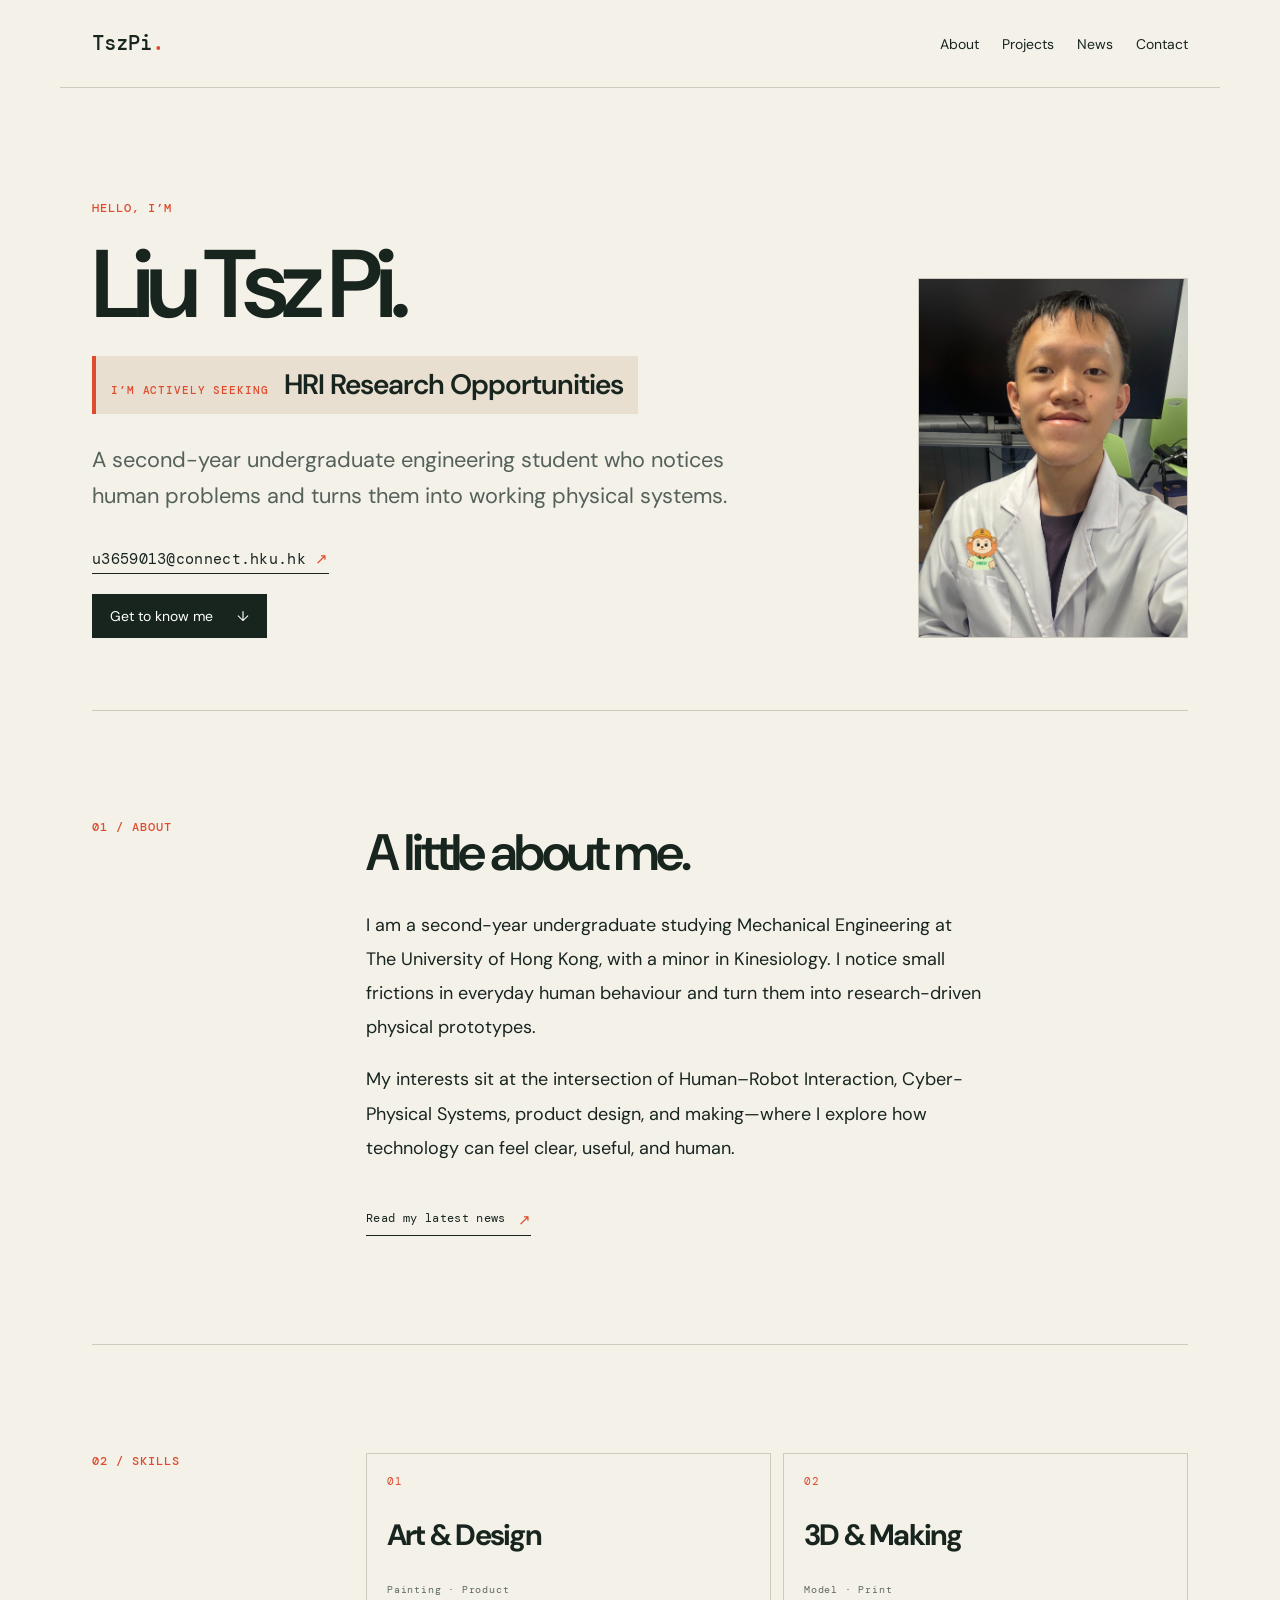
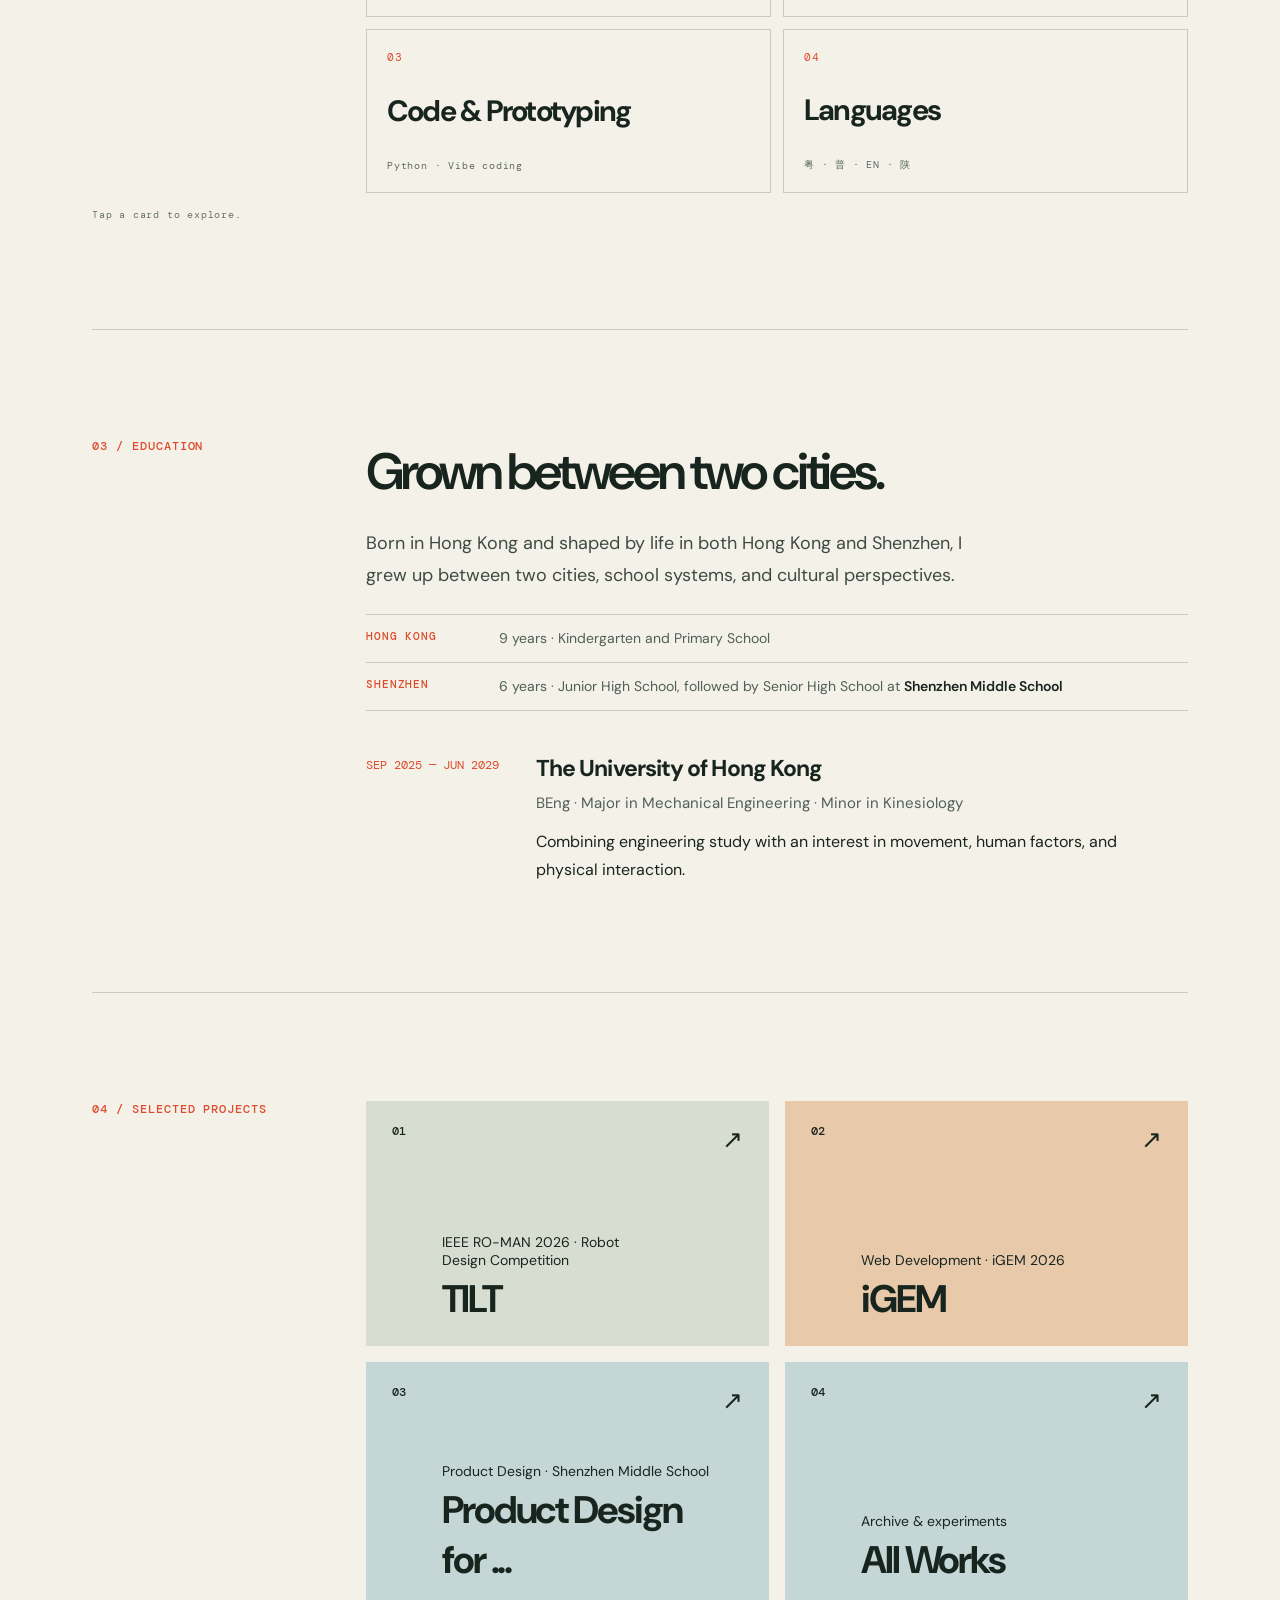
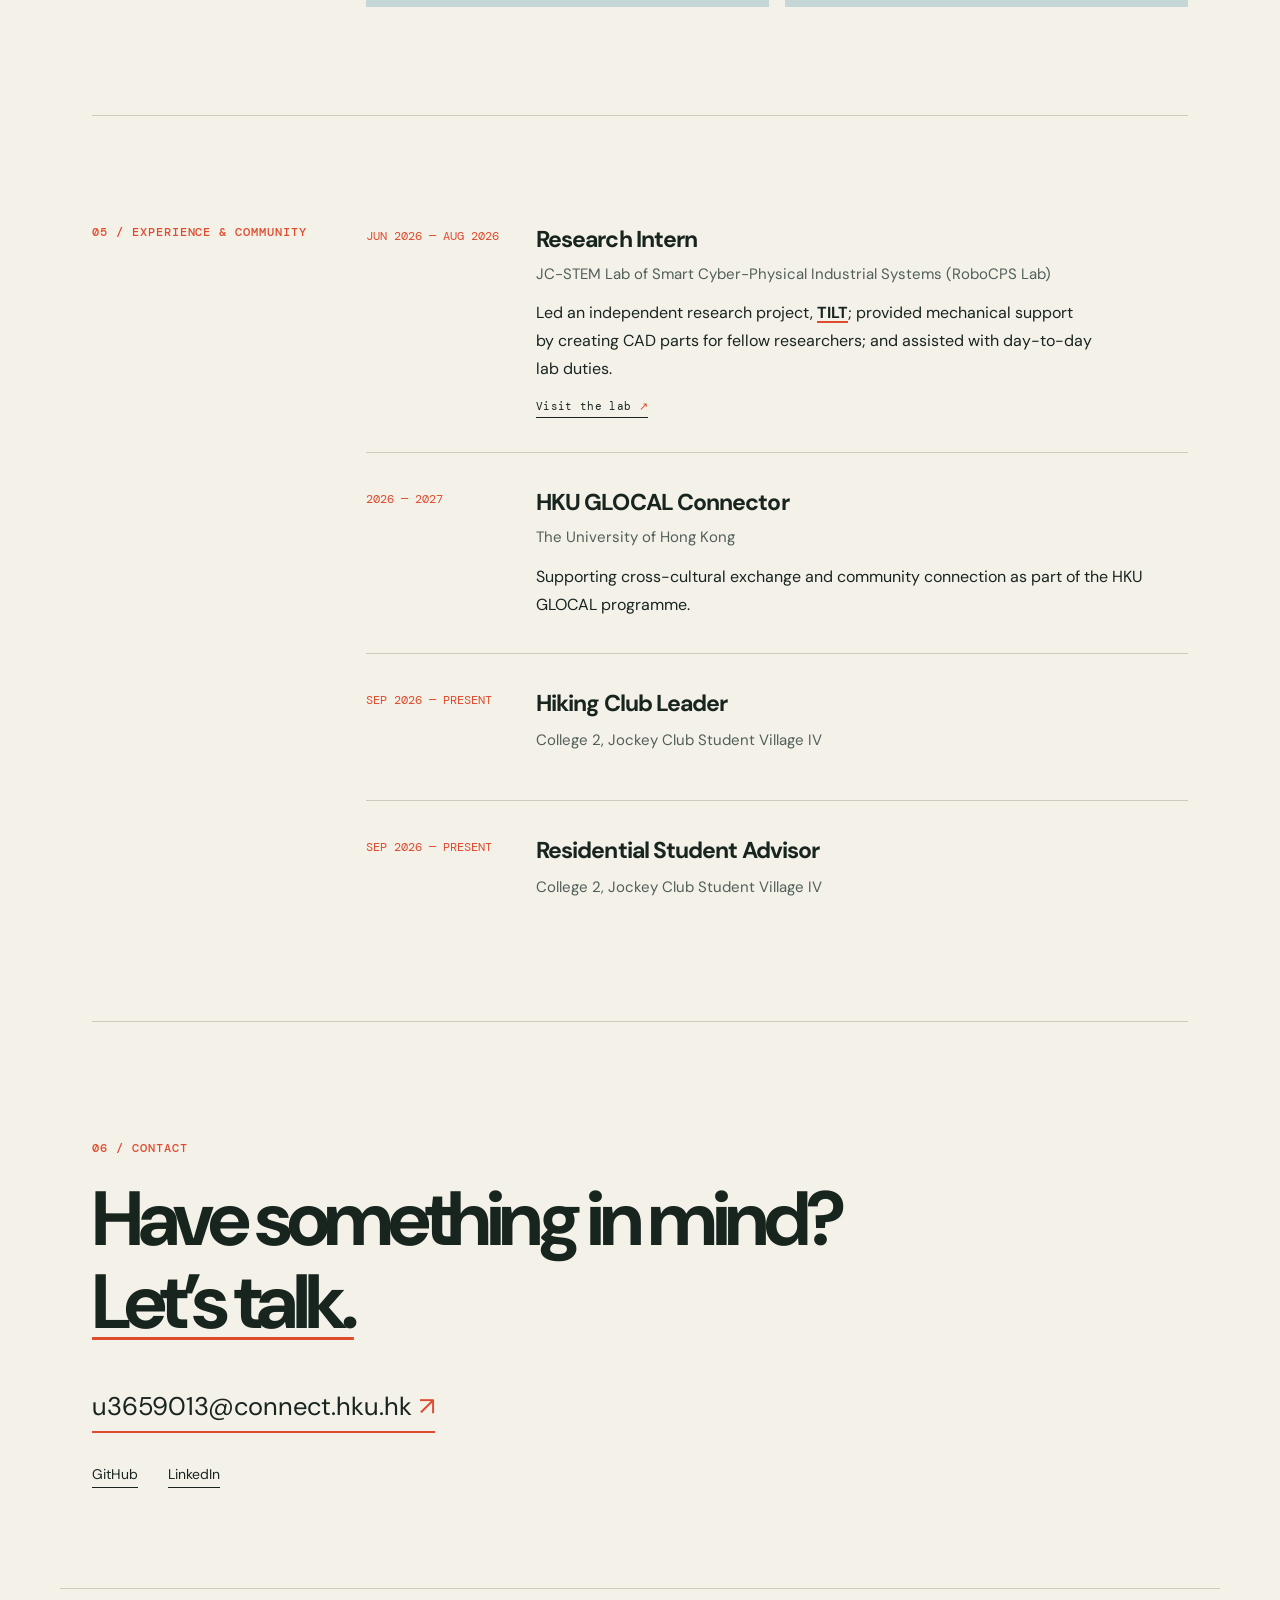
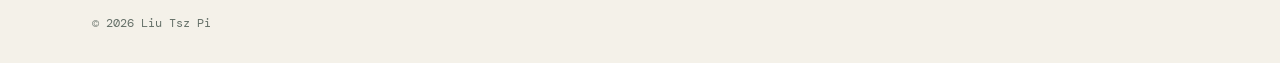
==== index.html @ d60a9134 "Highlight HRI research availability" ====
<!doctype html>
<html lang="en">
  <head>
    <meta charset="UTF-8" />
    <meta name="viewport" content="width=device-width, initial-scale=1.0" />
    <meta name="description" content="Personal website of Liu Tsz Pi. Engineering student exploring Human-Robot Interaction (HRI)" />
    <title>Liu Tsz Pi</title>
    <link rel="preconnect" href="https://fonts.googleapis.com" />
    <link rel="preconnect" href="https://fonts.gstatic.com" crossorigin />
    <link href="https://fonts.googleapis.com/css2?family=DM+Mono:wght@400;500&family=DM+Sans:opsz,wght@9..40,400;9..40,500;9..40,600;9..40,700&display=swap" rel="stylesheet" />
    <link rel="stylesheet" href="style.css?v=20260822-recovery" />
    <link rel="stylesheet" href="skills-dialog.css?v=20260824-project-grid" />
    <link rel="stylesheet" href="framework/live-unified.css?v=20260901-nav4" />
  </head>
  <body>
    <header class="site-header">
      <a class="brand" href="#top">TszPi<span>.</span></a>
      <nav class="global-nav" aria-label="Main navigation">
        <a href="#about">About</a><a href="/projects/">Projects</a><a href="/news/">News</a><a href="#contact">Contact</a>
      </nav>
    </header>

    <main id="top">
      <section class="hero" aria-labelledby="hero-title">
        <div class="hero-layout"><div><p class="eyebrow">HELLO, I’M</p><h1 id="hero-title">Liu Tsz Pi.</h1><p class="research-banner"><span>I’M ACTIVELY SEEKING</span> HRI Research Opportunities</p><p class="intro">A second-year undergraduate engineering student who notices human problems and turns them into working physical systems.</p><a class="hero-email" href="mailto:u3659013@connect.hku.hk">u3659013@connect.hku.hk <span aria-hidden="true">↗</span></a><br /><a class="button" href="#about">Get to know me <span aria-hidden="true">↓</span></a></div><figure class="profile-frame"><img src="home/personal%20pics.JPG" alt="Liu Tsz Pi in the RoboCPS Lab" /></figure></div>
      </section>

      <section id="about" class="section about">
        <p class="section-number">01 / ABOUT</p>
        <div>
          <h2>A little about me.</h2>
          <p>I am a second-year undergraduate studying Mechanical Engineering at The University of Hong Kong, with a minor in Kinesiology. I notice small frictions in everyday human behaviour and turn them into research-driven physical prototypes.</p>
          <p>My interests sit at the intersection of Human–Robot Interaction, Cyber-Physical Systems, product design, and making—where I explore how technology can feel clear, useful, and human.</p>
          <a class="about-news-link" href="/news/">Read my latest news <span aria-hidden="true">↗</span></a>
        </div>
      </section>

      <section id="skills" class="section portfolio-skills">
        <p class="section-number">02 / SKILLS</p>
        <div class="skill-cards" aria-label="Skill categories">
          <button class="skill-card" type="button" data-skill="art"><span>01</span><strong>Art &amp; Design</strong><small>Painting · Product</small></button>
          <button class="skill-card" type="button" data-skill="making"><span>02</span><strong>3D &amp; Making</strong><small>Model · Print</small></button>
          <button class="skill-card" type="button" data-skill="code"><span>03</span><strong>Code &amp; Prototyping</strong><small>Python · Vibe coding</small></button>
          <button class="skill-card" type="button" data-skill="language"><span>04</span><strong>Languages</strong><small>粤 · 普 · EN · 陕</small></button>
        </div>
        <p class="skills-hint">Tap a card to explore.</p>
      </section>

      <section id="education" class="section timeline-section">
        <p class="section-number">03 / EDUCATION</p>
        <div>
          <h2>Grown between two cities.</h2>
          <p class="education-intro">Born in Hong Kong and shaped by life in both Hong Kong and Shenzhen, I grew up between two cities, school systems, and cultural perspectives.</p>
          <div class="education-roots" aria-label="Schooling across Hong Kong and Shenzhen">
            <p><span>HONG KONG</span><span class="education-detail">9 years · Kindergarten and Primary School</span></p>
            <p><span>SHENZHEN</span><span class="education-detail">6 years · Junior High School, followed by Senior High School at <strong>Shenzhen Middle School</strong></span></p>
          </div>
          <div class="timeline-item"><p class="timeline-date">SEP 2025 — JUN 2029</p><div><h3>The University of Hong Kong</h3><p class="timeline-place">BEng · Major in Mechanical Engineering · Minor in Kinesiology</p><p>Combining engineering study with an interest in movement, human factors, and physical interaction.</p></div></div>
        </div>
      </section>

      <section id="projects" class="section">
        <p class="section-number">04 / SELECTED PROJECTS</p>
        <div class="projects">
          <a class="project project-one" href="/projects/TILT/" aria-label="View the TILT project"><span class="project-index">01</span><div><p>IEEE RO-MAN 2026 · Robot Design Competition</p><h3>TILT</h3></div><span class="arrow" aria-hidden="true">↗</span></a>
          <a class="project project-two" href="#" aria-label="iGEM web development project"><span class="project-index">02</span><div><p>Web Development · iGEM 2026</p><h3>iGEM</h3></div><span class="arrow" aria-hidden="true">↗</span></a>
          <a class="project project-three" href="/projects/productatSMS/" aria-label="View the Product Design for Shenzhen Middle School project"><span class="project-index">03</span><div><p>Product Design · Shenzhen Middle School</p><h3>Product Design for ...</h3></div><span class="arrow" aria-hidden="true">↗</span></a>
          <a class="project project-four" href="/projects/" aria-label="View all works"><span class="project-index">04</span><div><p>Archive &amp; experiments</p><h3>All Works</h3></div><span class="arrow" aria-hidden="true">↗</span></a>
        </div>
      </section>

      <section id="experience" class="section timeline-section">
        <p class="section-number">05 / EXPERIENCE &amp; COMMUNITY</p>
        <div>
          <div class="timeline-item"><p class="timeline-date">JUN 2026 — AUG 2026</p><div><h3>Research Intern</h3><p class="timeline-place">JC-STEM Lab of Smart Cyber-Physical Industrial Systems (RoboCPS Lab)</p><p>Led an independent research project, <a class="inline-project-link" href="/projects/TILT/">TILT</a>; provided mechanical support by creating CAD parts for fellow researchers; and assisted with day-to-day lab duties.</p><a class="experience-link" href="https://cps.hku.hk/" target="_blank" rel="noreferrer">Visit the lab <span aria-hidden="true">↗</span></a></div></div>
          <div class="timeline-item"><p class="timeline-date">2026 — 2027</p><div><h3>HKU GLOCAL Connector</h3><p class="timeline-place">The University of Hong Kong</p><p>Supporting cross-cultural exchange and community connection as part of the HKU GLOCAL programme.</p></div></div>
          <div class="timeline-item"><p class="timeline-date">SEP 2026 — PRESENT</p><div><h3>Hiking Club Leader</h3><p class="timeline-place">College 2, Jockey Club Student Village IV</p></div></div>
          <div class="timeline-item"><p class="timeline-date">SEP 2026 — PRESENT</p><div><h3>Residential Student Advisor</h3><p class="timeline-place">College 2, Jockey Club Student Village IV</p></div></div>
        </div>
      </section>

      <section id="contact" class="contact">
        <p class="eyebrow">06 / CONTACT</p>
        <h2>Have something in mind?<br /><a href="mailto:u3659013@connect.hku.hk">Let’s talk.</a></h2>
        <a class="contact-email" href="mailto:u3659013@connect.hku.hk">u3659013@connect.hku.hk <span>↗</span></a>
        <div class="socials"><a href="https://github.com/tszpi-liu" target="_blank" rel="noreferrer">GitHub</a><a href="https://www.linkedin.com/in/tsz-pi-liu-0488653a3?utm_source=share_via&amp;utm_content=profile&amp;utm_medium=member_ios" target="_blank" rel="noreferrer">LinkedIn</a></div>
      </section>
    </main>
    <dialog class="skill-dialog" aria-labelledby="skill-dialog-title">
      <button class="dialog-close" type="button" aria-label="Close skill details">×</button>
      <p class="section-number" id="skill-dialog-index"></p>
      <h2 id="skill-dialog-title"></h2>
      <ul id="skill-dialog-list"></ul>
    </dialog>
    <footer><span>© <span id="year"></span> Liu Tsz Pi</span></footer>
    <script>
      document.getElementById('year').textContent = new Date().getFullYear();
      const skillDetails = {
        art: { index: '01 / ART & DESIGN', title: 'Art & product design', items: ['<strong>Chinese painting — Level 10 (highest level)</strong>, specialising in flower-and-bird painting.', 'Product design: turning concepts into clear, tangible experiences.', 'Proficient with <strong>Procreate</strong> for visual communication and image-making.'] },
        making: { index: '02 / 3D & MAKING', title: '3D creation', items: ['3D modelling with <strong>Fusion 360</strong> and <strong>SolidWorks</strong> for prototypes and physical interaction.', 'Rendering and animation for visualising ideas.', '3D printing and rapid prototyping.'] },
        code: { index: '03 / CODE', title: 'Code & prototyping', items: ['Python for research tools and rapid experiments.', 'Creative coding for interactive explorations.', 'Vibe coding to turn an idea into a working prototype quickly.'] },
        language: { index: '04 / LANGUAGE', title: 'Languages', items: ['Cantonese.', 'Mandarin.', 'English.', 'Shaanxi dialect.'] }
      };
      const skillDialog = document.querySelector('.skill-dialog');
      document.querySelectorAll('.skill-card').forEach((card) => card.addEventListener('click', () => {
        const detail = skillDetails[card.dataset.skill];
        document.getElementById('skill-dialog-index').textContent = detail.index;
        document.getElementById('skill-dialog-title').textContent = detail.title;
        document.getElementById('skill-dialog-list').replaceChildren(...detail.items.map((item) => {
          const entry = document.createElement('li'); entry.innerHTML = item; return entry;
        }));
        skillDialog.showModal();
      }));
      document.querySelector('.dialog-close').addEventListener('click', () => skillDialog.close());
      skillDialog.addEventListener('click', (event) => { if (event.target === skillDialog) skillDialog.close(); });
    </script>
  </body>
</html>
---- style.css ----
:root { --ink:#18251f; --paper:#f4f1e9; --accent:#de4b2d; --line:#cfc9bd; }
* { box-sizing:border-box; } html { scroll-behavior:smooth; } body { margin:0; color:var(--ink); background:var(--paper); font-family:"DM Sans",sans-serif; } a { color:inherit; }
.site-header,main,footer { max-width:1160px; margin:auto; padding-left:32px; padding-right:32px; }.site-header { height:88px; display:flex; align-items:center; justify-content:space-between; border-bottom:1px solid var(--line); }.brand { font:500 21px "DM Mono",monospace; text-decoration:none; letter-spacing:-1px; }.brand span { color:var(--accent); } nav { display:flex; gap:23px; } nav a,.socials a { font-size:14px; text-decoration:none; } nav a:hover,.socials a:hover { color:var(--accent); }
.hero-layout { display:grid; grid-template-columns:1fr 245px; gap:48px; align-items:end; }.profile-frame { display:grid; aspect-ratio:1; place-items:center; border:1px solid var(--line); background:linear-gradient(135deg,#d9dfd3,#bfcbbf); color:#536158; text-align:center; }.profile-frame span { font:11px/1.6 "DM Mono",monospace; letter-spacing:.1em; }.portfolio-skills .skills-grid { grid-template-columns:repeat(2,1fr); }.portfolio-skills .skills-grid article > span { display:block; margin-bottom:32px; color:var(--accent); font:11px "DM Mono",monospace; letter-spacing:.08em; }.portfolio-skills .skills-grid article { min-height:230px; }
.portfolio-home { background:#f1efe8; }.portfolio-home .site-header { max-width:1280px; }.portfolio-home main,.portfolio-home footer { max-width:1280px; }.profile-hero { display:grid; grid-template-columns:1fr .82fr; gap:8vw; align-items:end; min-height:calc(100vh - 88px); padding:90px 0 72px; border-bottom:1px solid var(--line); }.profile-copy { padding-bottom:22px; }.profile-hero h1 { margin:0 0 26px; font-size:clamp(74px,10vw,144px); }.profile-hero h1 em,.identity-content h2 em,.journey-heading h2 em,.projects-heading h2 em,.contact-home h2 em { font-family:Georgia,serif; font-weight:400; color:var(--accent); }.profile-intro { max-width:560px; margin:0; color:#39463e; font-size:clamp(18px,1.7vw,23px); line-height:1.55; }.profile-links { display:flex; gap:26px; margin-top:45px; }.profile-links a { border-bottom:1px solid var(--ink); padding-bottom:5px; color:var(--ink); font:12px "DM Mono",monospace; text-decoration:none; }.profile-links a span { color:var(--accent); }.profile-portrait { margin:0; overflow:hidden; background:#bdc9c0; }.profile-portrait img { display:block; width:100%; aspect-ratio:.8; object-fit:cover; object-position:48% 42%; mix-blend-mode:multiply; }.profile-portrait figcaption { display:flex; justify-content:space-between; gap:8px; padding:12px 14px; color:#314039; font:10px "DM Mono",monospace; }.identity-band,.journey-section,.capabilities-section,.projects-showcase { border-bottom:1px solid var(--line); }.identity-band { display:grid; grid-template-columns:25% 1fr; padding:124px 0; }.identity-content { max-width:720px; }.identity-content h2,.journey-heading h2,.projects-heading h2 { margin:0 0 27px; font-size:clamp(42px,5.3vw,76px); letter-spacing:-.07em; line-height:1.02; }.identity-content > p { max-width:590px; color:#445248; font-size:18px; line-height:1.8; }.focus-tags { display:flex; flex-wrap:wrap; gap:8px; margin-top:34px; }.focus-tags span { padding:8px 10px; border:1px solid #aeb7aa; border-radius:99px; color:#425046; font:11px "DM Mono",monospace; }.journey-section { display:grid; grid-template-columns:31% 1fr; gap:8%; padding:124px 0; }.journey-heading > p:last-child { max-width:285px; color:#526158; font-size:15px; line-height:1.7; }.journey-content { display:grid; gap:48px; }.study-grid { display:grid; grid-template-columns:1fr 1fr; gap:12px; }.study-grid article { display:flex; min-height:170px; flex-direction:column; justify-content:space-between; padding:21px; background:#d7e1d4; }.study-grid article + article { background:#e6ddd0; }.study-grid span,.timeline span { color:#6a786d; font:11px "DM Mono",monospace; letter-spacing:.08em; }.study-grid strong { margin:20px 0; font-size:24px; letter-spacing:-.045em; line-height:1.04; }.study-grid small,.timeline small { color:#657269; font-size:13px; }.timeline { border-top:1px solid var(--line); }.timeline article { display:grid; grid-template-columns:110px 1fr; gap:24px; padding:26px 0; border-bottom:1px solid var(--line); }.timeline article > p { margin:3px 0 0; color:var(--accent); font:11px "DM Mono",monospace; }.timeline h3 { margin:12px 0 4px; font-size:26px; letter-spacing:-.05em; }.timeline div > p { max-width:540px; margin:16px 0 0; color:#536158; font-size:15px; line-height:1.65; }.timeline-draft { opacity:.66; }.capabilities-section { display:grid; grid-template-columns:25% 1fr; padding:124px 0; }.capability-list { border-top:1px solid var(--line); }.capability-list article { display:grid; grid-template-columns:70px 1fr; gap:24px; padding:23px 0; border-bottom:1px solid var(--line); }.capability-list article > span { color:var(--accent); font:11px "DM Mono",monospace; }.capability-list h3 { margin:0 0 8px; font-size:29px; letter-spacing:-.05em; }.capability-list p { max-width:500px; margin:0; color:#536158; line-height:1.7; }.projects-showcase { display:grid; grid-template-columns:35% 1fr; gap:5%; padding:124px 0; }.projects-heading h2 { margin-bottom:0; }.projects-showcase .projects { gap:12px; }.projects-showcase .project { min-height:260px; }.project small { display:block; max-width:400px; color:#536158; font-size:14px; line-height:1.5; }.project-muted { background:#dedbd1; color:#6e756e; }.contact-home { padding:130px 0; }.contact-home h2 { margin:0 0 33px; font-size:clamp(58px,7.7vw,110px); letter-spacing:-.075em; line-height:.96; }.contact-email { border-bottom:2px solid var(--accent); padding-bottom:8px; font-size:clamp(18px,2vw,27px); text-decoration:none; }.contact-email span { color:var(--accent); }.contact-home .socials { margin-top:44px; }
.hero { min-height:650px; padding:138px 0 90px; border-bottom:1px solid var(--line); }.eyebrow,.section-number { margin:0 0 22px; color:var(--accent); font:500 12px "DM Mono",monospace; letter-spacing:.08em; } h1,h2,h3,p { margin-top:0; } h1 { max-width:820px; margin-bottom:28px; font-size:clamp(51px,8vw,102px); letter-spacing:-.075em; line-height:1.02; font-weight:600; } h1 em { font-family:Georgia,serif; font-weight:400; }.research-banner { display:flex; flex-wrap:wrap; align-items:baseline; gap:10px 15px; width:fit-content; max-width:100%; margin:0 0 28px; padding:12px 15px; border-left:4px solid var(--accent); background:#e8dfd0; color:var(--ink); font-size:clamp(20px,2.2vw,29px); font-weight:600; letter-spacing:-.035em; line-height:1.2; }.research-banner span { color:var(--accent); font:500 11px "DM Mono",monospace; letter-spacing:.08em; }.intro { max-width:510px; margin:0 0 34px; font-size:17px; line-height:1.9; color:#3e4b44; }.button { display:inline-flex; gap:24px; padding:13px 18px; background:var(--ink); color:white; text-decoration:none; font-size:14px; }.button:hover { background:var(--accent); }
.section { display:grid; grid-template-columns:25% 1fr; padding:108px 0; border-bottom:1px solid var(--line); }.section h2 { margin-bottom:22px; font-size:clamp(31px,4vw,52px); letter-spacing:-.06em; }.about div > p { max-width:620px; font-size:18px; line-height:1.9; }.about div > p + p { margin-top:17px; }.skills-grid { display:grid; grid-template-columns:repeat(3,1fr); gap:18px; }.skills-grid article { min-height:185px; padding:24px; border:1px solid var(--line); }.skills-grid h3,.timeline-item h3 { margin-bottom:9px; font-size:23px; letter-spacing:-.04em; }.skills-grid p { color:#506058; font-size:15px; line-height:1.7; }
.education-intro { max-width:620px; margin-bottom:22px; color:#3e4b44; font-size:18px; line-height:1.8; }.education-roots { display:grid; gap:0; margin:0 0 42px; border-top:1px solid var(--line); }.education-roots p { display:flex; gap:28px; margin:0; padding:13px 0; border-bottom:1px solid var(--line); color:#506058; font-size:14px; line-height:1.5; }.education-roots > p > span:first-child { flex:0 0 105px; color:var(--accent); font:500 11px/1.5 "DM Mono",monospace; letter-spacing:.08em; }.education-detail { flex:1; }.education-roots strong { color:var(--ink); font-weight:600; }
.timeline-item { display:grid; grid-template-columns:150px 1fr; gap:20px; padding:0 0 34px; margin-bottom:34px; border-bottom:1px solid var(--line); }.timeline-item:last-child { padding-bottom:0; margin-bottom:0; border:0; }.timeline-date { margin:4px 0 0; color:var(--accent); font:12px "DM Mono",monospace; }.timeline-place { margin-bottom:13px; color:#506058; font-size:15px; }.timeline-item div > p:last-child { max-width:570px; line-height:1.75; }
.projects { display:grid; gap:16px; }.project { min-height:205px; padding:22px 26px; display:grid; grid-template-columns:50px 1fr auto; align-items:end; text-decoration:none; transition:transform .2s; }.project:hover { transform:translateY(-4px); }.project-one { background:#d7ded1; }.project-two { background:#e8c9a9; }.project-three { background:#c4d7d6; }.project-index,.arrow { align-self:start; font:500 12px "DM Mono",monospace; }.arrow { font-size:25px; }.project p { margin-bottom:5px; font-size:14px; }.project h3 { margin:0; font-size:clamp(27px,3vw,42px); letter-spacing:-.055em; }
.contact { padding:118px 0 100px; }.contact h2 { margin-bottom:46px; font-size:clamp(44px,6vw,78px); letter-spacing:-.07em; line-height:1.08; }.contact h2 a { text-decoration-color:var(--accent); text-decoration-thickness:3px; text-underline-offset:9px; }.contact h2 a:hover { color:var(--accent); }.socials { display:flex; gap:30px; }.socials a { border-bottom:1px solid var(--ink); padding-bottom:4px; } footer { padding-top:26px; padding-bottom:32px; display:flex; justify-content:space-between; color:#657068; border-top:1px solid var(--line); font:12px "DM Mono",monospace; }
.project-hero { padding:115px 0 76px; border-bottom:1px solid var(--line); }.back-link { display:inline-block; margin-bottom:64px; font:12px "DM Mono",monospace; text-decoration:none; }.back-link:hover { color:var(--accent); }.project-hero h1 { margin-bottom:22px; }.project-summary { max-width:620px; font-size:20px; line-height:1.7; }.project-meta { display:flex; gap:50px; margin-top:56px; padding-top:22px; border-top:1px solid var(--line); }.project-meta div { min-width:130px; }.project-meta dt { margin-bottom:7px; color:var(--accent); font:11px "DM Mono",monospace; }.project-meta dd { margin:0; font-size:14px; }.case-section { display:grid; grid-template-columns:25% 1fr; padding:92px 0; border-bottom:1px solid var(--line); }.case-section h2 { font-size:clamp(29px,3.5vw,44px); letter-spacing:-.06em; }.case-section p { max-width:630px; font-size:17px; line-height:1.85; }.case-visual { min-height:340px; margin-top:35px; display:grid; place-items:center; background:#d7ded1; color:#415249; font:13px "DM Mono",monospace; letter-spacing:.08em; }
@media (max-width:700px) { .site-header,main,footer { padding-left:20px;padding-right:20px; }.site-header { height:70px; } nav { gap:13px; } nav a { font-size:11px; }.hero { min-height:570px; padding-top:110px; }.section,.case-section { display:block; padding:75px 0; }.section-number { margin-bottom:38px; }.education-intro { font-size:16px; }.education-roots { margin-bottom:34px; }.education-roots p { display:block; }.education-roots > p > span:first-child { display:block; margin-bottom:4px; }.education-detail { display:block; }.skills-grid { grid-template-columns:1fr; }.timeline-item { grid-template-columns:1fr; gap:12px; }.project { grid-template-columns:34px 1fr auto; padding:18px; min-height:165px; }.contact { padding:82px 0; } footer { gap:20px; }.intro { font-size:16px; }.project-hero { padding:75px 0; }.project-meta { display:grid; grid-template-columns:1fr 1fr; gap:25px; }.case-visual { min-height:220px; } }
@media (max-width:700px) { .hero-layout { grid-template-columns:1fr; }.profile-frame { width:min(210px,65vw); }.portfolio-skills .skills-grid { grid-template-columns:1fr; } }
@media (max-width:700px) { .profile-hero,.identity-band,.journey-section,.capabilities-section,.projects-showcase { display:block; }.profile-hero { min-height:0; padding:72px 0 45px; }.profile-copy { padding-bottom:52px; }.profile-hero h1 { font-size:clamp(70px,20vw,108px); }.profile-links { flex-wrap:wrap; margin-top:34px; }.profile-portrait { max-width:430px; }.identity-band,.journey-section,.capabilities-section,.projects-showcase { padding:82px 0; }.identity-band .section-number,.capabilities-section .section-number { margin-bottom:34px; }.journey-heading { margin-bottom:50px; }.journey-heading h2,.projects-heading h2 { font-size:clamp(48px,13vw,70px); }.journey-heading > p:last-child { max-width:440px; }.study-grid { grid-template-columns:1fr; }.timeline article { grid-template-columns:65px 1fr; gap:13px; }.timeline h3 { font-size:23px; }.capability-list article { grid-template-columns:40px 1fr; gap:12px; }.capability-list h3 { font-size:25px; }.projects-heading { margin-bottom:42px; }.projects-showcase .project { min-height:225px; }.contact-home { padding:90px 0; }.contact-home h2 { font-size:clamp(57px,16vw,84px); } }

/* TILT product case study */
.tilt-page { background:#080b0b; color:#f5f3ed; }.tilt-nav,.tilt-footer { max-width:1440px; margin:auto; padding:25px 40px; display:flex; align-items:center; justify-content:space-between; }.tilt-nav { border-bottom:1px solid rgba(255,255,255,.14); }.tilt-nav .brand { color:#f5f3ed; }.tilt-nav-link,.tilt-outcome a { color:#f5f3ed; font:12px "DM Mono",monospace; text-decoration:none; }.tilt-nav-link span,.tilt-outcome a span { color:#c3ed63; }.tilt-page main { max-width:none; padding:0; }.product-kicker,.placeholder-tag { margin:0; color:#c3ed63; font:500 11px "DM Mono",monospace; letter-spacing:.1em; }.tilt-intro { max-width:1440px; margin:auto; padding:125px 40px 75px; }.tilt-intro h1 { max-width:1000px; margin:18px 0 28px; font-size:clamp(68px,10vw,158px); color:#f5f3ed; }.tilt-intro h1 em,.tilt-statement h2 em,.tilt-outcome h2 em { color:#c3ed63; }.product-lede { max-width:630px; font-size:21px; line-height:1.6; color:#b8c2ba; }.product-facts { margin:65px 0 0; padding-top:22px; border-top:1px solid rgba(255,255,255,.16); display:grid; grid-template-columns:repeat(3,1fr); gap:25px; }.product-facts dt { margin-bottom:8px; color:#829087; font:11px "DM Mono",monospace; }.product-facts dd { margin:0; font-size:14px; line-height:1.55; }.product-stage { position:relative; overflow:hidden; height:min(65vw,820px); min-height:530px; background:radial-gradient(circle at 50% 41%,#354e3c 0%,#17201d 28%,#080b0b 68%); }.product-orbit { position:absolute; left:50%; top:51%; width:61%; height:22%; border:1px solid rgba(195,237,99,.25); border-radius:50%; transform:translate(-50%,-50%) rotate(-12deg); }.orbit-two { width:38%; height:45%; transform:translate(-50%,-50%) rotate(44deg); }.product-plate { position:absolute; left:50%; top:35%; width:36%; aspect-ratio:1.85; border-radius:62% 38% 58% 42% / 65% 42% 58% 35%; background:linear-gradient(145deg,#b5e462,#46743c 52%,#1d422b); box-shadow:0 40px 75px rgba(0,0,0,.6),inset 20px 10px 35px rgba(255,255,255,.17); transform:translateX(-50%) rotate(-7deg); }.plate-vein { position:absolute; left:46%; top:13%; width:2px; height:81%; background:rgba(7,34,14,.52); transform-origin:top; }.vein-a { transform:rotate(68deg); }.vein-b { transform:rotate(-62deg); }.vein-c { transform:rotate(8deg); }.product-stem { position:absolute; left:49%; top:48%; height:28%; width:30px; border-radius:25px; background:linear-gradient(90deg,#1c4931,#91c159,#153824); transform:rotate(13deg); box-shadow:12px 10px 22px rgba(0,0,0,.4); }.product-base { position:absolute; left:50%; bottom:13%; width:250px; height:82px; border-radius:30px 30px 42px 42px; background:linear-gradient(150deg,#70b7d1,#28697f 70%,#143c4b); transform:translateX(-50%); box-shadow:0 25px 36px rgba(0,0,0,.5); }.product-base span { position:absolute; top:25px; width:23px; height:23px; border-radius:50%; background:#77cce2; }.product-base span:first-child { left:40px; }.product-base span:last-child { right:40px; }.stage-label { position:absolute; right:40px; bottom:31px; color:#c8d3cc; font:11px "DM Mono",monospace; text-align:right; letter-spacing:.07em; }.stage-label small { color:#78867d; }.tilt-statement { max-width:1020px; margin:auto; padding:150px 40px; text-align:center; }.tilt-statement h2,.tilt-outcome h2 { margin:22px 0 27px; font-size:clamp(48px,7vw,95px); letter-spacing:-.07em; }.tilt-statement > p:last-child { max-width:670px; margin:auto; color:#aebbb3; font-size:19px; line-height:1.8; }.tilt-split { display:grid; grid-template-columns:42% 58%; min-height:650px; }.tilt-split > div:first-child,.visual-copy { padding:100px 11%; }.tilt-split h2,.visual-copy h2,.interaction-heading h2 { margin:20px 0; font-size:clamp(37px,4.6vw,68px); letter-spacing:-.065em; line-height:1.04; }.tilt-split > div:first-child > p:last-child,.visual-copy > p:last-child,.interaction-heading > p:last-child { max-width:430px; color:#aebbb3; font-size:16px; line-height:1.8; }.tilt-dark { background:#e9eee7; color:#101a14; }.tilt-dark .product-kicker { color:#35663f; }.tilt-dark > div:first-child > p:last-child { color:#4b5d52; }.cad-placeholder { position:relative; overflow:hidden; display:flex; flex-direction:column; align-items:center; justify-content:center; min-height:460px; padding:35px; text-align:center; background:#d6dfd6; color:#26352c; }.cad-placeholder strong { margin-top:17px; font-size:20px; letter-spacing:-.04em; }.cad-placeholder p { position:relative; z-index:1; max-width:260px; margin:10px 0 0; color:#627168; font-size:13px; line-height:1.5; }.exploded-placeholder { background:radial-gradient(circle,#f5f8f2,#c9d8cb); }.exploded-part { position:absolute; border:1px solid rgba(29,85,48,.5); background:rgba(98,172,89,.25); }.part-one { width:48%; height:12%; top:16%; transform:rotate(-8deg); }.part-two { width:27%; height:13%; top:35%; }.part-three { width:17%; height:17%; top:54%; }.part-four { width:44%; height:10%; bottom:14%; border-radius:45%; }.tilt-specs { padding:135px 40px; max-width:1440px; margin:auto; }.spec-grid { display:grid; grid-template-columns:repeat(3,1fr); margin-top:42px; border-top:1px solid rgba(255,255,255,.18); }.spec-grid article { padding:25px 32px 30px 0; border-right:1px solid rgba(255,255,255,.18); }.spec-grid article + article { padding-left:32px; }.spec-grid article:last-child { border:0; }.spec-grid span { color:#c3ed63; font:11px "DM Mono",monospace; }.spec-grid h3 { margin:62px 0 10px; font-size:34px; letter-spacing:-.05em; }.spec-grid p { max-width:280px; color:#aebbb3; line-height:1.65; }.tilt-visual-grid { display:grid; grid-template-columns:56% 44%; min-height:620px; background:#12231d; }.render-placeholder { background:linear-gradient(135deg,#203c30,#75a06b); color:#f5f3ed; }.render-placeholder p { color:#d2ddd0; }.visual-copy { display:flex; flex-direction:column; justify-content:center; }.tilt-interaction { padding:140px 40px; max-width:1440px; margin:auto; }.interaction-heading { display:grid; grid-template-columns:25% 1fr 1fr; gap:35px; align-items:start; }.interaction-heading h2 { margin:0; }.interaction-heading > p:last-child { margin:0; }.interaction-cards { display:grid; grid-template-columns:repeat(3,1fr); gap:16px; margin-top:70px; }.interaction-cards article { padding:22px; background:#111716; border:1px solid rgba(255,255,255,.13); }.interaction-cards span { color:#c3ed63; font:11px "DM Mono",monospace; }.interaction-cards h3 { margin:35px 0 16px; font-size:25px; letter-spacing:-.04em; }.interaction-placeholder { height:190px; display:grid; place-items:center; padding:15px; background:linear-gradient(135deg,#486453,#1c2d25); color:#d8e5d4; font:10px "DM Mono",monospace; text-align:center; letter-spacing:.09em; }.interaction-cards p { margin:17px 0 0; color:#9bac9f; font-size:14px; line-height:1.65; }.tilt-algorithm { background:#d4e0d6; color:#16241b; }.tilt-algorithm .product-kicker { color:#35663f; }.tilt-algorithm > div:first-child > p:last-child { color:#4b5d52; }.algorithm-placeholder { background:linear-gradient(145deg,#283f32,#0f1c16); color:#ecf3e9; }.algorithm-placeholder p { color:#b9cabc; }.tilt-outcome { padding:160px 40px 130px; max-width:1050px; margin:auto; text-align:center; }.tilt-outcome p:not(.product-kicker) { max-width:560px; margin:0 auto 42px; color:#aebbb3; font-size:18px; line-height:1.75; }.tilt-outcome a { border-bottom:1px solid #c3ed63; padding-bottom:7px; }.tilt-footer { border-top:1px solid rgba(255,255,255,.14); color:#839188; font:12px "DM Mono",monospace; }
.video-stage { display:grid; place-items:center; background:radial-gradient(circle at 50% 45%,#233d30 0%,#111b17 33%,#080b0b 73%); }.video-stage::before { content:""; position:absolute; inset:9%; border:1px solid rgba(195,237,99,.28); }.video-placeholder { position:relative; z-index:1; width:min(74%,980px); aspect-ratio:16/9; display:flex; flex-direction:column; align-items:center; justify-content:center; background:linear-gradient(135deg,rgba(107,159,89,.25),rgba(5,9,7,.8)); border:1px solid rgba(229,244,216,.35); box-shadow:0 30px 80px rgba(0,0,0,.55); text-align:center; }.video-play { width:66px; height:66px; margin-bottom:22px; display:grid; place-items:center; padding-left:4px; border:1px solid #c3ed63; border-radius:50%; color:#c3ed63; font-size:20px; }.video-placeholder strong { font-size:18px; letter-spacing:.1em; }.video-placeholder p { margin:8px 0 20px; color:#c3ed63; font:11px "DM Mono",monospace; letter-spacing:.1em; }.video-placeholder small { color:#a6b2aa; font-size:12px; }
.video-embed { position:relative; z-index:1; width:min(74%,980px); aspect-ratio:16/9; border:1px solid rgba(229,244,216,.35); box-shadow:0 30px 80px rgba(0,0,0,.55); background:#050705; }

/* Keep the video frame and the 16:9 YouTube player perfectly aligned. */
.video-stage { width:min(100%,1440px); height:auto; min-height:0; margin:0 auto; aspect-ratio:16/9; display:block; background:#050705; }
.video-stage::before { inset:0; z-index:2; pointer-events:none; }
.video-embed { position:absolute; inset:0; width:100%; height:100%; aspect-ratio:auto; border:0; box-shadow:none; display:block; }
@media (max-width:760px) { .video-stage { width:100%; height:auto; min-height:0; aspect-ratio:16/9; } }
.cad-image { margin:0; display:flex; min-height:460px; flex-direction:column; overflow:hidden; }.cad-image img { display:block; width:100%; min-height:0; flex:1; object-fit:contain; }.cad-image figcaption { display:flex; justify-content:space-between; gap:20px; padding:15px 22px; background:#f5f8f2; color:#26352c; font-size:13px; }.cad-image figcaption span { color:#35663f; font:11px "DM Mono",monospace; letter-spacing:.08em; }.exploded-image { background:#f5f8f2; }.exploded-image img { max-height:670px; }.render-image { background:#a7aaa6; color:#f5f3ed; }.render-image figcaption { background:#1b3027; color:#edf3e9; }.render-image figcaption span { color:#c3ed63; }.interaction-sequence { display:grid; grid-template-rows:repeat(3,minmax(0,1fr)); height:660px; overflow:hidden; background:#26392f; gap:4px; border-radius:10px; }.interaction-sequence img { width:100%; height:100%; min-height:0; object-fit:cover; object-position:center; }
.algorithm-toggles { display:grid; align-content:center; gap:12px; padding:56px 9%; background:#f7f7ee; color:#314934; }.algorithm-toggle { overflow:hidden; border:1px solid #c8d6c4; border-radius:7px; background:#fffef8; }.algorithm-toggle summary { display:grid; grid-template-columns:112px 1fr 28px; gap:16px; align-items:center; min-height:100px; padding:10px; cursor:pointer; list-style:none; }.algorithm-toggle summary::-webkit-details-marker { display:none; }.algorithm-toggle summary img { width:112px; height:78px; border-radius:4px; object-fit:cover; }.algorithm-toggle summary span { display:grid; gap:4px; }.algorithm-toggle summary b { color:#4d8656; font:11px "DM Mono",monospace; letter-spacing:.08em; }.algorithm-toggle summary strong { font-size:17px; letter-spacing:-.035em; }.algorithm-toggle summary small { color:#617460; font-size:12px; }.algorithm-toggle summary i { display:grid; width:25px; height:25px; place-items:center; border-radius:50%; background:#e0efd4; color:#35663f; font-size:19px; font-style:normal; }.algorithm-toggle[open] summary i { transform:rotate(45deg); }.algorithm-detail { display:grid; gap:10px; padding:4px 20px 20px 138px; border-top:1px solid #dce6d9; }.algorithm-detail > p { margin:5px 0 2px; color:#526652; font-size:13px; line-height:1.55; }.formula-card { margin:0; border-radius:5px; padding:10px 12px; background:#e2f1d3; }.formula-card strong,.formula-card span,.formula-card small { display:block; }.formula-card strong { margin-bottom:4px; font-size:13px; }.formula-card span { font:13px/1.45 "DM Sans",sans-serif; }.formula-card small { margin-top:4px; font-size:10px; }.formula-card.safe { background:#d4eac6; }.vlm-step { margin:0; padding:12px; border-radius:6px; background:#d8eacb; font-size:13px; line-height:1.5; text-align:center; }.vlm-step.emphasis { font-weight:600; }.vlm-note { margin:0; padding:10px; border-radius:5px; background:#e9f0df; font-size:11px; line-height:1.45; }.vlm-detail { padding-bottom:20px; }
@media (max-width:760px) { .tilt-nav,.tilt-footer { padding:20px; }.tilt-intro { padding:80px 20px 55px; }.product-facts,.spec-grid { grid-template-columns:1fr; }.product-facts { gap:25px; }.product-stage { height:135vw; min-height:470px; }.product-plate { width:74%; top:28%; }.product-stem { top:46%; height:28%; }.product-base { bottom:12%; transform:translateX(-50%) scale(.78); }.stage-label { right:20px; bottom:18px; }.tilt-statement,.tilt-specs,.tilt-interaction,.tilt-outcome { padding:90px 20px; }.tilt-split,.tilt-visual-grid { grid-template-columns:1fr; }.tilt-split > div:first-child,.visual-copy { padding:75px 20px; }.cad-placeholder,.cad-image { min-height:390px; }.cad-image figcaption { align-items:flex-start; flex-direction:column; gap:5px; }.spec-grid article,.spec-grid article + article { padding:26px 0; border-right:0; border-bottom:1px solid rgba(255,255,255,.18); }.spec-grid article:last-child { border-bottom:0; }.spec-grid h3 { margin:23px 0 8px; }.interaction-heading { display:block; }.interaction-heading h2 { margin:18px 0; }.interaction-cards { grid-auto-columns:minmax(300px,86vw); grid-auto-flow:column; grid-template-columns:none; margin-top:50px; overflow-x:auto; overscroll-behavior-x:contain; padding-bottom:12px; scroll-snap-type:x mandatory; }.interaction-cards article { scroll-snap-align:start; }.interaction-placeholder { height:220px; }.interaction-sequence { height:510px; }.algorithm-toggles { padding:36px 20px; }.algorithm-toggle summary { grid-template-columns:86px 1fr 24px; gap:11px; }.algorithm-toggle summary img { width:86px; height:65px; }.algorithm-toggle summary strong { font-size:15px; }.algorithm-detail { padding:4px 14px 16px; } }

/* TILT content refinement and design-process page */
.tilt-nav-links { display:flex; gap:25px; }.process-link,.process-next a { display:inline-block; margin-top:30px; padding-bottom:7px; border-bottom:1px solid #c3ed63; color:#f5f3ed; font:12px "DM Mono",monospace; text-decoration:none; }.process-link span,.process-next a span { color:#c3ed63; }.interaction-sequence figure { position:relative; min-height:0; margin:0; overflow:hidden; }.interaction-sequence figcaption { position:absolute; left:10px; bottom:9px; padding:4px 6px; background:rgba(8,11,11,.75); color:#eaf0e4; font:9px "DM Mono",monospace; letter-spacing:.08em; }.process-hero,.project-facts-section,.process-chapters,.process-next { max-width:1440px; margin:auto; padding-left:40px; padding-right:40px; }.process-hero { padding-top:122px; padding-bottom:110px; border-bottom:1px solid rgba(255,255,255,.14); }.process-hero h1 { max-width:930px; margin:20px 0 30px; font-size:clamp(58px,8vw,125px); line-height:.98; }.process-hero > p:last-child { max-width:610px; color:#aebbb3; font-size:18px; line-height:1.75; }.project-facts-section { padding-top:105px; padding-bottom:120px; }.facts-grid { display:grid; grid-template-columns:repeat(4,1fr); gap:12px; margin-top:35px; }.facts-grid article { display:flex; min-height:190px; flex-direction:column; justify-content:space-between; padding:20px; border:1px solid rgba(255,255,255,.16); background:#101716; }.facts-grid span,.facts-grid small { color:#94a59a; font:11px "DM Mono",monospace; letter-spacing:.07em; }.facts-grid strong { font-size:19px; line-height:1.28; letter-spacing:-.035em; }.process-chapters { padding-top:110px; padding-bottom:110px; background:#e7eee6; color:#142319; }.process-chapters .product-kicker { color:#35663f; }.chapter-list { margin-top:38px; border-top:1px solid #afc3b2; }.chapter-list article { display:grid; grid-template-columns:12% 1fr; gap:25px; padding:31px 0; border-bottom:1px solid #afc3b2; }.chapter-list > article > span { color:#35663f; font:12px "DM Mono",monospace; }.chapter-list h2 { margin:0 0 10px; font-size:clamp(29px,3vw,47px); letter-spacing:-.06em; }.chapter-list p { max-width:650px; margin:0; color:#4b6050; font-size:16px; line-height:1.7; }.process-next { padding-top:145px; padding-bottom:140px; text-align:center; }.process-next h2 { margin:20px 0 25px; font-size:clamp(48px,6vw,88px); letter-spacing:-.07em; line-height:1.02; }.process-next h2 em { color:#c3ed63; }.process-next > p:last-of-type { max-width:590px; margin:0 auto; color:#aebbb3; font-size:17px; line-height:1.75; }.process-next a { margin-top:38px; }
@media (max-width:760px) { .tilt-nav-links { gap:13px; }.tilt-nav-link { font-size:10px; }.process-hero,.project-facts-section,.process-chapters,.process-next { padding-left:20px; padding-right:20px; }.process-hero { padding-top:80px; padding-bottom:80px; }.process-hero > p:last-child { font-size:16px; }.project-facts-section { padding-top:75px; padding-bottom:75px; }.facts-grid { grid-template-columns:1fr 1fr; }.facts-grid article { min-height:165px; padding:15px; }.facts-grid strong { font-size:16px; }.process-chapters { padding-top:75px; padding-bottom:75px; }.chapter-list article { grid-template-columns:42px 1fr; gap:12px; }.chapter-list p { font-size:15px; }.process-next { padding-top:95px; padding-bottom:90px; } }

/* RO-MAN booth invitation */
.tilt-intro .process-link { display:inline-flex; align-items:center; gap:22px; padding:16px 20px; border:1px solid #c3ed63; background:#c3ed63; color:#101815; font-size:14px; font-weight:500; transition:background .2s,color .2s,transform .2s; }
.tilt-intro .process-link:hover,.tilt-intro .process-link:focus-visible { background:#e0ff9a; color:#101815; transform:translateY(-3px); outline:none; }
.tilt-intro .process-link span { color:#101815; font-size:18px; line-height:1; }
.process-next a { display:inline-flex; align-items:center; gap:22px; padding:16px 20px; border:1px solid #c3ed63; background:#c3ed63; color:#101815; font-size:14px; font-weight:500; transition:background .2s,color .2s,transform .2s; }
.process-next a:hover,.process-next a:focus-visible { background:#e0ff9a; color:#101815; transform:translateY(-3px); outline:none; }
.process-next a span { color:#101815; font-size:18px; line-height:1; }

.process-float-cta { position:fixed; z-index:20; left:24px; bottom:max(24px,env(safe-area-inset-bottom)); display:inline-flex; align-items:center; gap:13px; padding:13px 16px; border:1px solid #101815; background:#f5f3ed; box-shadow:0 10px 28px rgba(0,0,0,.34); color:#101815; font:500 12px "DM Mono",monospace; text-decoration:none; transition:background .2s,color .2s,transform .2s; }
.process-float-cta:hover,.process-float-cta:focus-visible { background:#c3ed63; color:#101815; transform:translateY(-3px); outline:none; }
.process-float-cta span { font-size:16px; line-height:1; }
.painting-note { display:flex; gap:20px; align-items:flex-start; max-width:560px; margin-top:34px; padding-top:18px; border-top:1px solid rgba(255,255,255,.35); }
.painting-note img { display:block; width:260px; height:338px; flex:0 0 260px; object-fit:cover; object-position:center; }
.painting-note p { margin:5px 0 0; color:#aebbb3; font:13px/1.6 "DM Sans",sans-serif; }
.painting-note p span { display:block; margin-bottom:8px; color:#c3ed63; font:10px "DM Mono",monospace; letter-spacing:.06em; }
.painting-note strong { display:block; margin-top:10px; color:#f5f3ed; font:500 11px "DM Mono",monospace; }
.booth-trigger { padding:0; border:0; background:transparent; color:#c3ed63; cursor:pointer; font:12px "DM Mono",monospace; }.booth-dialog { width:min(620px,calc(100vw - 32px)); max-width:none; max-height:88vh; overflow:auto; padding:0; border:1px solid rgba(195,237,99,.45); background:#101815; color:#f5f3ed; box-shadow:0 30px 100px rgba(0,0,0,.72); }.booth-dialog::backdrop { background:rgba(3,7,5,.78); backdrop-filter:blur(7px); }.booth-copy { padding:35px 37px 27px; }.booth-copy h2 { margin:10px 0 15px; font-size:clamp(66px,11vw,108px); line-height:.78; letter-spacing:-.1em; white-space:nowrap; }.booth-copy h2 em { color:#c3ed63; font-style:normal; }.booth-copy h2 span { margin-left:13px; color:#f5f3ed; font-size:.34em; letter-spacing:-.06em; vertical-align:middle; }.booth-copy > p { margin:0; }.booth-location-row { display:grid; grid-template-columns:1fr 210px; gap:22px; align-items:center; }.booth-location { margin:0; font-size:18px; line-height:1.4; }.booth-location strong { display:inline-block; margin-bottom:5px; padding:4px 7px; background:#c3ed63; color:#17251b; font:600 12px "DM Mono",monospace; letter-spacing:.02em; }.booth-location-row img { display:block; width:210px; height:auto; opacity:.66; filter:grayscale(.3) saturate(.65) contrast(.9); }.booth-invitation { margin-top:16px; padding-top:16px; border-top:1px solid rgba(255,255,255,.14); }.booth-invitation small { color:#aebbb3; font-size:13px; line-height:1.55; }.booth-close { position:absolute; z-index:1; top:14px; right:14px; display:grid; width:34px; height:34px; place-items:center; border:1px solid rgba(255,255,255,.55); border-radius:50%; background:rgba(5,9,7,.65); color:#fff; cursor:pointer; font-size:26px; line-height:1; }
@media (max-width:760px) { .booth-trigger { font-size:10px; }.booth-copy { padding:34px 23px 24px; }.booth-copy h2 { font-size:clamp(63px,21vw,100px); }.booth-location-row { grid-template-columns:1fr 130px; gap:15px; }.booth-location { font-size:17px; }.booth-location strong { font-size:10px; }.booth-location-row img { width:130px; } }
@media (max-width:760px) { .painting-note { flex-direction:column; }.painting-note img { width:min(100%,260px); height:auto; aspect-ratio:1031 / 1299; flex-basis:auto; } }

.chapter-content { display:grid; grid-template-columns:minmax(220px,.9fr) 1.1fr; gap:30px; align-items:center; }.chapter-visuals { display:flex; align-items:center; gap:12px; min-width:0; }.chapter-visuals figure { position:relative; margin:0; overflow:hidden; border:1px solid #afc3b2; background:#f7faf5; }.chapter-visuals img { display:block; width:100%; height:100%; object-fit:contain; }.chapter-visuals figcaption { position:absolute; left:7px; bottom:7px; padding:4px 5px; background:rgba(20,35,25,.8); color:#f5f8f2; font:9px "DM Mono",monospace; letter-spacing:.07em; }.prototype-visuals figure { width:50%; max-width:145px; aspect-ratio:4/5; }.ergonomics-visuals { align-items:stretch; }.ergonomics-visuals .wide-process-image { width:78%; aspect-ratio:2.1/1; }.preference-visual figure { width:180px; aspect-ratio:1.32/1; }.hardware-visuals figure { flex:1; aspect-ratio:1/1; }.hardware-visuals img { object-fit:cover; }.final-visual figure { width:150px; aspect-ratio:1/1.05; margin-left:auto; }.chapter-list .chapter-content h2 { font-size:clamp(27px,2.6vw,42px); }
.mechanical-accordion { border-top:1px solid #afc3b2; }.mechanical-accordion details { border-bottom:1px solid #afc3b2; }.mechanical-accordion summary { display:grid; grid-template-columns:35px 1fr 30px; gap:10px; align-items:center; padding:16px 0; cursor:pointer; list-style:none; }.mechanical-accordion summary::-webkit-details-marker { display:none; }.mechanical-accordion summary span { color:#35663f; font:11px "DM Mono",monospace; }.mechanical-accordion summary strong { font-size:18px; letter-spacing:-.035em; }.mechanical-accordion summary i { display:grid; width:28px; height:28px; place-items:center; border:1px solid #35663f; border-radius:50%; color:#35663f; font:400 22px/1 "DM Sans",sans-serif; font-style:normal; transition:transform .2s,background .2s,color .2s; }.mechanical-accordion summary:hover strong,.mechanical-accordion summary:hover i { color:#103629; }.mechanical-accordion summary:hover i,.mechanical-accordion details[open] summary i { background:#c3ed63; border-color:#c3ed63; }.mechanical-accordion details[open] summary i { transform:rotate(45deg); }.mechanical-detail { display:grid; gap:16px; padding:4px 0 22px; }.mechanical-detail p { max-width:600px; font-size:14px; line-height:1.6; }.mechanical-detail figure { position:relative; width:min(100%,360px); margin:0; overflow:hidden; border:1px solid #afc3b2; background:#f7faf5; }.mechanical-detail figure.wide-process-image { width:min(100%,450px); aspect-ratio:303 / 139; }.mechanical-detail img { display:block; width:100%; height:auto; }.mechanical-detail figcaption { position:absolute; left:7px; bottom:7px; padding:4px 5px; background:rgba(20,35,25,.8); color:#f5f8f2; font:9px "DM Mono",monospace; letter-spacing:.07em; }.mechanical-detail .circuits-visuals { display:flex; gap:12px; align-items:flex-start; }.mechanical-detail .circuits-visuals figure { flex:0 1 180px; }.mechanical-detail .circuits-visuals img { object-fit:contain; }
@media (max-width:760px) { .chapter-content { grid-template-columns:1fr; gap:20px; }.final-visual figure { margin-left:0; }.prototype-visuals figure { max-width:150px; }.chapter-visuals { justify-content:flex-start; }.mechanical-detail .circuits-visuals { gap:8px; }.mechanical-detail .circuits-visuals figure { min-width:0; }.mechanical-accordion summary strong { font-size:16px; } }

@media (min-width:761px) { .tilt-visual-grid { height:clamp(620px,calc(54.15vw + 46px),826px); min-height:0; align-items:stretch; }.visual-copy { min-height:0; overflow:hidden; padding-top:70px; padding-bottom:35px; }.painting-note { flex:0 0 auto; min-height:0; }.painting-note img { width:190px; height:246px; max-width:none; }.render-image { height:100%; min-height:0; aspect-ratio:auto; }.render-image img { width:100%; height:auto; flex:none; object-fit:initial; } }

/* Compact skills cards */
.skill-cards { display:grid; grid-template-columns:repeat(2,minmax(0,1fr)); gap:12px; }.skill-card { min-height:164px; padding:20px; display:flex; flex-direction:column; align-items:flex-start; justify-content:space-between; border:1px solid var(--line); border-radius:0; background:transparent; color:var(--ink); font-family:inherit; text-align:left; cursor:pointer; transition:background .2s,transform .2s; }.skill-card:hover { background:#e7ece2; transform:translateY(-3px); }.skill-card span,.skill-card small,.skills-hint { color:var(--accent); font:11px "DM Mono",monospace; letter-spacing:.08em; }.skill-card strong { font-size:clamp(25px,2.3vw,33px); line-height:1; letter-spacing:-.06em; white-space:nowrap; }.skill-card small { color:#5c6a61; font-size:10px; }.skills-hint { margin:15px 0 0; color:#67746b; font-size:10px; }.skill-dialog { width:min(560px,calc(100% - 40px)); border:1px solid var(--ink); padding:38px; background:var(--paper); color:var(--ink); box-shadow:0 18px 80px rgba(24,37,31,.22); }.skill-dialog::backdrop { background:rgba(15,24,18,.52); backdrop-filter:blur(3px); }.skill-dialog h2 { margin:0 35px 23px 0; font-size:clamp(34px,8vw,54px); letter-spacing:-.065em; line-height:1; }.skill-dialog ul { display:grid; gap:12px; max-width:465px; margin:0; padding:0; list-style:none; }.skill-dialog li { position:relative; padding-left:20px; color:#46554b; font-size:16px; line-height:1.6; }.skill-dialog li::before { content:"↗"; position:absolute; left:0; color:var(--accent); font:12px "DM Mono",monospace; }.dialog-close { position:absolute; top:15px; right:17px; width:32px; height:32px; border:0; background:transparent; color:var(--ink); font-size:30px; line-height:1; cursor:pointer; }.dialog-close:hover { color:var(--accent); }
@media (max-width:700px) { .portfolio-skills { padding-top:64px; padding-bottom:64px; }.skill-cards { grid-template-columns:repeat(2,minmax(0,1fr)); gap:9px; }.skill-card { min-height:132px; padding:15px; }.skill-card strong { font-size:clamp(18px,5.7vw,25px); white-space:normal; }.skill-card small { font-size:9px; line-height:1.35; }.skills-hint { margin-top:12px; }.skill-dialog { padding:30px 24px 26px; }.skill-dialog li { font-size:15px; } }

/* Project archive filters */
.project-archive > div { min-width:0; }.project-filter { display:flex; align-items:end; justify-content:space-between; gap:28px; margin-bottom:15px; padding:0 0 22px; border-bottom:1px solid var(--line); }.project-filter p,.project-sort { margin:0 0 10px; color:#617067; font:11px "DM Mono",monospace; letter-spacing:.08em; }.filter-tags { display:flex; flex-wrap:wrap; gap:7px; }.filter-tag { border:1px solid #aeb9ad; border-radius:999px; padding:8px 11px; background:transparent; color:#3f5045; font:11px "DM Mono",monospace; cursor:pointer; transition:background .18s,color .18s,border-color .18s; }.filter-tag:hover,.filter-tag.is-active { border-color:var(--ink); background:var(--ink); color:#fff; }.project-sort { display:flex; flex-direction:column; align-items:flex-end; gap:7px; white-space:nowrap; }.project-sort select { min-width:132px; border:0; border-bottom:1px solid var(--ink); border-radius:0; padding:4px 0 6px; background:transparent; color:var(--ink); font:13px "DM Sans",sans-serif; text-align:right; cursor:pointer; }.project-count { margin:0 0 14px; color:#67746b; font:11px "DM Mono",monospace; letter-spacing:.07em; }.project-list [hidden] { display:none; }
@media (max-width:700px) { .project-filter { display:block; margin-bottom:14px; padding-bottom:18px; }.project-sort { display:flex; align-items:flex-start; margin-top:18px; }.project-sort select { text-align:left; }.filter-tag { padding:7px 9px; font-size:10px; } }

.project-archive-hero { padding-top:82px; padding-bottom:48px; }.project-archive-hero .back-link { margin-bottom:38px; }.project-archive-hero h1 { margin-bottom:14px; white-space:nowrap; }.project-archive-hero .project-summary { margin-bottom:0; }
@media (max-width:700px) { .project-archive-hero { padding-top:58px; padding-bottom:36px; }.project-archive-hero .back-link { margin-bottom:28px; }.project-archive-hero h1 { font-size:clamp(45px,12vw,62px); white-space:normal; } }

/* ACES Studio product archive */
.aces-page { background:#eeeae0; }.aces-page .site-header,.aces-page main,.aces-page footer { max-width:1280px; }.aces-hero { min-height:690px; padding:108px 0 80px; border-bottom:1px solid var(--line); }.aces-hero h1 { max-width:900px; margin:10px 0 26px; font-size:clamp(66px,10vw,145px); }.aces-hero h1 em,.collection-heading h2 em,.aces-closing h2 em { color:#b45332; }.aces-hero .project-summary { max-width:650px; color:#465148; font-size:19px; line-height:1.75; }.aces-facts { display:grid; grid-template-columns:repeat(3,1fr); max-width:790px; gap:24px; margin:65px 0 0; padding-top:19px; border-top:1px solid var(--line); }.aces-facts dt,.product-story > div:last-child > p:first-child { color:#a54a2c; font:11px "DM Mono",monospace; letter-spacing:.08em; }.aces-facts dd { margin:8px 0 0; color:#344139; font-size:14px; line-height:1.55; }.aces-intro { display:grid; grid-template-columns:25% 1fr; gap:7%; padding:115px 0; border-bottom:1px solid var(--line); }.aces-intro > p:last-child { max-width:680px; margin:0; font-size:clamp(21px,2.5vw,32px); line-height:1.46; letter-spacing:-.04em; }.collection { display:grid; grid-template-columns:29% 1fr; gap:7%; padding:120px 0; border-bottom:1px solid var(--line); }.collection-heading { padding-top:3px; }.collection-heading h2,.aces-closing h2 { margin:0 0 22px; font-size:clamp(40px,5vw,72px); letter-spacing:-.07em; line-height:.98; }.collection-heading > p:not(.eyebrow) { max-width:270px; color:#586259; font-size:16px; line-height:1.7; }.collection-heading a { display:inline-block; margin-top:29px; border-bottom:1px solid #a54a2c; padding-bottom:6px; color:#344139; font:11px "DM Mono",monospace; text-decoration:none; }.collection-heading a span { color:#a54a2c; }.product-stories { display:grid; grid-template-columns:1fr 1fr; gap:14px; }.product-story { min-width:0; }.product-art { position:relative; display:flex; min-height:330px; align-items:center; justify-content:center; overflow:hidden; padding:25px; border:1px solid rgba(24,37,31,.22); }.product-art::before { position:absolute; content:""; inset:13px; border:1px solid currentColor; opacity:.28; }.product-art span { position:absolute; right:20px; bottom:17px; font:9px "DM Mono",monospace; letter-spacing:.09em; opacity:.62; }.product-art strong { position:relative; z-index:1; font-family:Georgia,serif; font-size:clamp(35px,5vw,68px); font-weight:400; writing-mode:vertical-rl; letter-spacing:.12em; }.sketch-product .product-art { background:#e2e0d4; color:#20251f; background-image:repeating-linear-gradient(43deg,transparent 0 18px,rgba(24,37,31,.06) 19px 20px); }.green-product .product-art { background:#183f35; color:#d7bf70; }.red-product .product-art { background:#a93629; color:#f0d28b; }.gold-product .product-art { background:#d1b06b; color:#543b25; }.product-story > div:last-child { padding:18px 4px 0; }.product-story h3 { margin:11px 0 12px; font-size:clamp(25px,3vw,39px); letter-spacing:-.06em; line-height:1; }.product-story > div:last-child > p:last-child { margin:0; color:#526057; font-size:14px; line-height:1.65; }.aces-closing { padding:140px 0; text-align:center; }.aces-closing h2 { margin-bottom:22px; }.aces-closing > p:last-child { max-width:500px; margin:auto; color:#596359; font-size:16px; line-height:1.7; }
@media (max-width:700px) { .aces-hero { min-height:0; padding:75px 0 58px; }.aces-hero h1 { font-size:clamp(62px,18vw,96px); }.aces-hero .project-summary { font-size:17px; }.aces-facts { grid-template-columns:1fr; gap:18px; margin-top:45px; }.aces-intro,.collection { display:block; padding:78px 0; }.aces-intro .section-number { margin-bottom:33px; }.aces-intro > p:last-child { font-size:24px; }.collection-heading { margin-bottom:42px; }.collection-heading h2,.aces-closing h2 { font-size:clamp(47px,14vw,70px); }.product-stories { grid-template-columns:1fr; gap:38px; }.product-art { min-height:290px; }.aces-closing { padding:95px 0; } }
.aces-hero h1 em { display:inline-block; font-size:.62em; }

/* ACES Studio product photography */
.product-story .product-art { display:block; min-height:0; margin:0; padding:0; aspect-ratio:16 / 9; border:0; background:#ddd; }.product-story .product-art::before { display:none; }.product-story .product-art img { display:block; width:100%; height:100%; object-fit:cover; }.product-story .product-art span,.product-story .product-art strong { display:none; }
.product-story h3 span { display:inline-block; margin-top:5px; font:500 .48em/1.15 "DM Sans",sans-serif; letter-spacing:-.035em; }

/* ACES Studio collection colour worlds */
.aces-page { background:#101713; color:#edf2e9; }.aces-page .site-header { border-color:rgba(237,242,233,.18); }.aces-page .brand,.aces-page nav a { color:#edf2e9; }.aces-page .brand span,.aces-page .eyebrow,.aces-page .section-number { color:#c4e86b; }.aces-page .back-link { color:#d7e2d7; }.aces-hero { min-height:740px; padding:118px 0 92px; border-color:rgba(237,242,233,.18); background:radial-gradient(circle at 75% 20%,#274938 0%,#101713 48%); }.aces-hero h1 { max-width:1070px; color:#f4f7ee; }.aces-hero h1 em { color:#c4e86b; }.aces-hero .project-summary { color:#b9c8bc; }.aces-facts { border-color:rgba(237,242,233,.22); }.aces-facts dt { color:#9eafa1; }.aces-facts dd { color:#eef4ed; }.aces-intro { background:#e7eee6; color:#14231a; margin-left:calc((100vw - min(100vw,1280px))/2); margin-right:calc((100vw - min(100vw,1280px))/2); padding-left:max(32px,calc((100vw - min(100vw,1280px))/2 + 32px)); padding-right:max(32px,calc((100vw - min(100vw,1280px))/2 + 32px)); border:0; }.aces-intro .section-number { color:#35663f; }.collection { grid-template-columns:29% 1fr; gap:7%; margin-left:calc((100vw - min(100vw,1280px))/2); margin-right:calc((100vw - min(100vw,1280px))/2); padding-left:max(32px,calc((100vw - min(100vw,1280px))/2 + 32px)); padding-right:max(32px,calc((100vw - min(100vw,1280px))/2 + 32px)); border:0; }.collection-nature { background:#dde7da; color:#12231a; }.collection-nature .eyebrow,.collection-nature h2 em,.collection-nature a span { color:#35663f; }.collection-nature .collection-heading a { color:#15261d; border-color:#35663f; }.collection-dragon { background:#72271f; color:#fff4df; }.collection-dragon .eyebrow,.collection-dragon h2 em,.collection-dragon a span { color:#f2c85d; }.collection-dragon .collection-heading > p:not(.eyebrow),.collection-dragon .product-story > div:last-child > p:last-child { color:#f2d9c0; }.collection-dragon .collection-heading a { color:#fff4df; border-color:#f2c85d; }.product-story h3 { margin-top:17px; }.product-story h3 span { font-size:.45em; color:#647568; }.collection-dragon .product-story h3 span { color:#f1c966; }.product-story > div:last-child > p:first-child { display:none; }.aces-page footer { color:#91a195; border-color:rgba(237,242,233,.18); }
@media (max-width:700px) { .aces-hero { min-height:0; padding:84px 0 65px; }.aces-intro,.collection { margin-left:-20px; margin-right:-20px; padding-left:20px; padding-right:20px; }.aces-intro { padding-top:78px; padding-bottom:78px; }.collection { padding-top:82px; padding-bottom:82px; } }

/* Indigo collection palette — distinct from TILT */
.aces-page { background:#10132a; }.aces-page .brand span,.aces-page .eyebrow,.aces-page .section-number { color:#f2a45b; }.aces-hero { background:radial-gradient(circle at 75% 20%,#313c83 0%,#10132a 52%); }.aces-hero h1 em { color:#f2a45b; }.aces-intro { background:#f2dfcf; color:#282034; }.aces-intro .section-number { color:#a44d3f; }.collection-nature { background:#d8e2cf; }.collection-nature .eyebrow,.collection-nature h2 em,.collection-nature a span { color:#3f6b57; }.collection-nature .collection-heading a { border-color:#3f6b57; }.collection-dragon { background:#6d2636; }.collection-dragon .eyebrow,.collection-dragon h2 em,.collection-dragon a span { color:#ffc45e; }.collection-dragon .collection-heading a { border-color:#ffc45e; }

/* Framed collection cards */
.aces-page { background:#ece9e1; color:#1a251f; }.aces-page .site-header { border-color:#c7c5bc; }.aces-page .brand,.aces-page nav a { color:#1a251f; }.aces-page .brand span { color:#a94e3e; }.aces-hero { margin-left:calc((100vw - min(100vw,1280px))/2); margin-right:calc((100vw - min(100vw,1280px))/2); padding-left:max(32px,calc((100vw - min(100vw,1280px))/2 + 32px)); padding-right:max(32px,calc((100vw - min(100vw,1280px))/2 + 32px)); background:radial-gradient(circle at 76% 20%,#35428a 0%,#11142b 54%); }.aces-intro { margin:0; padding:106px 0; background:transparent; color:#1a251f; border-bottom:1px solid #c7c5bc; }.aces-intro .section-number { color:#a94e3e; }.collection { margin:48px 0; padding:48px; border:1px solid; border-radius:2px; }.collection-nature { background:#dce8d8; border-color:#719079; color:#163022; }.collection-dragon { background:#6d2636; border-color:#6d2636; color:#fff5df; }.collection-dragon .product-story h3 span { color:#f3c760; }.collection-dragon .product-story > div:last-child > p:last-child { color:#f3d8c0; }.collection .product-art { border:1px solid rgba(20,30,24,.16); }.collection-dragon .product-art { border-color:rgba(255,244,223,.28); }.aces-page footer { border-color:#c7c5bc; color:#667168; }
@media (max-width:700px) { .aces-hero { margin-left:-20px; margin-right:-20px; padding-left:20px; padding-right:20px; }.collection { margin:28px 0; padding:22px; }.aces-intro { margin:0; padding:72px 0; } }

/* Single light-indigo canvas for the full collection page */
.aces-page { background:#e7e8f2; color:#202440; }.aces-page .site-header { border-color:#bfc3d6; }.aces-page .brand,.aces-page nav a { color:#202440; }.aces-page .brand span { color:#a64c67; }.aces-hero { background:radial-gradient(circle at 80% 24%,rgba(186,194,231,.72) 0%,rgba(231,232,242,0) 45%); border-color:#bfc3d6; }.aces-hero h1 { color:#202440; }.aces-hero h1 em { color:#76558f; }.aces-hero .project-summary { color:#4e5573; }.aces-facts { border-color:#bfc3d6; }.aces-facts dt { color:#6d7391; }.aces-facts dd { color:#27304f; }.aces-intro { background:transparent; color:#202440; border-color:#bfc3d6; }.aces-intro .section-number { color:#a64c67; }.aces-page footer { border-color:#bfc3d6; color:#68708a; }
@media (max-width:700px) { .product-story .product-art { min-height:0; aspect-ratio:16 / 9; } }

/* Deep collection-card pairing */
.collection-nature { background:#173d32; border-color:#2f6857; color:#f2f5e9; }
.collection-nature .eyebrow,.collection-nature h2 em,.collection-nature a span { color:#b8e276; }
.collection-nature .collection-heading > p:not(.eyebrow),.collection-nature .product-story > div:last-child > p:last-child { color:#cad9cf; }
.collection-nature .collection-heading a { color:#f2f5e9; border-color:#b8e276; }
.collection-nature .product-story h3 span { color:#b8e276; }
.collection-nature .product-art { border-color:rgba(242,245,233,.26); }

/* Preserve original design-process image proportions */
.prototype-visuals figure:first-child { width:121px; max-width:none; aspect-ratio:85 / 112; }.prototype-visuals figure:last-child { width:110px; max-width:none; aspect-ratio:78 / 112; }.ergonomics-visuals .wide-process-image { width:78%; aspect-ratio:303 / 139; }.preference-visual figure { aspect-ratio:162 / 122; }.hardware-visuals figure { flex:0 0 auto; height:150px; aspect-ratio:auto; }.hardware-visuals figure:nth-child(1) { aspect-ratio:130 / 113; }.hardware-visuals figure:nth-child(2) { aspect-ratio:78 / 97; }.hardware-visuals figure:nth-child(3) { aspect-ratio:85 / 97; }.hardware-visuals img { object-fit:contain; }.final-visual figure { aspect-ratio:121 / 122; }
.camera-visual figure { width:180px; aspect-ratio:130 / 113; }.circuits-visuals figure { width:145px; flex:0 0 auto; }.circuits-visuals figure:first-child { aspect-ratio:78 / 97; }.circuits-visuals figure:last-child { aspect-ratio:85 / 97; }

.appearance-study { padding:120px 40px; background:#103629; color:#f5f3ed; }.appearance-study-intro,.appearance-grid,.study-insight { max-width:1360px; margin-left:auto; margin-right:auto; }.appearance-study-intro { display:grid; grid-template-columns:35% 1fr; gap:30px; align-items:start; }.appearance-study-intro .product-kicker { grid-column:1 / -1; }.appearance-study h2 { margin:0; font-size:clamp(40px,5.4vw,76px); line-height:1.01; letter-spacing:-.065em; }.appearance-study-intro > p:last-child { max-width:490px; margin:5px 0 0; color:#c6d6ca; font-size:16px; line-height:1.75; }.appearance-grid { display:grid; grid-template-columns:repeat(4,1fr); gap:14px; margin-top:55px; }.appearance-grid article { padding:12px; border:1px solid rgba(245,243,237,.22); background:rgba(255,255,255,.04); }.appearance-grid article.selected-appearance { border-color:#c3ed63; background:rgba(195,237,99,.1); }.appearance-grid figure { display:grid; height:180px; margin:0 0 16px; place-items:center; background:#edf0e7; overflow:hidden; }.appearance-grid img { display:block; max-width:100%; max-height:100%; object-fit:contain; }.appearance-grid div { display:grid; gap:6px; }.appearance-grid span,.study-insight span { color:#c3ed63; font:11px "DM Mono",monospace; letter-spacing:.08em; }.appearance-grid strong { font-size:23px; letter-spacing:-.04em; }.appearance-grid p { margin:0; color:#c6d6ca; font-size:13px; line-height:1.55; }.study-insight { display:grid; grid-template-columns:180px 1fr; gap:20px; margin-top:42px; padding-top:25px; border-top:1px solid rgba(245,243,237,.2); }.study-insight p { max-width:720px; margin:0; font-size:20px; line-height:1.5; }
.appearance-card { overflow:hidden; padding:12px; border:1px solid rgba(245,243,237,.22); background:rgba(255,255,255,.04); transition:background .2s,border-color .2s,transform .2s; }.appearance-card.selected-appearance { border-color:#c3ed63; background:rgba(195,237,99,.1); }.appearance-card summary { cursor:pointer; list-style:none; }.appearance-card summary::-webkit-details-marker { display:none; }.appearance-card figure { display:grid; height:180px; margin:0 0 16px; place-items:center; background:#edf0e7; overflow:hidden; transition:background .2s,transform .2s; }.appearance-card img { display:block; max-width:100%; max-height:100%; object-fit:contain; }.appearance-card summary > div { position:relative; display:grid; gap:6px; padding-right:44px; }.appearance-card summary > div > i { position:absolute; right:0; bottom:0; display:grid; width:34px; height:34px; place-items:center; border:1px solid #c3ed63; border-radius:50%; color:#c3ed63; font-size:28px; font-style:normal; font-weight:300; line-height:1; transition:transform .2s,background .2s,color .2s; }.appearance-card:hover,.appearance-card:focus-within { border-color:#c3ed63; background:rgba(195,237,99,.14); transform:translateY(-3px); }.appearance-card:hover figure,.appearance-card:focus-within figure { background:#dcebcf; }.appearance-card:hover summary > div > i,.appearance-card:focus-within summary > div > i { background:#c3ed63; color:#103629; }.appearance-card[open] summary > div > i { transform:rotate(45deg); background:#c3ed63; color:#103629; }.appearance-detail { display:grid; gap:10px; margin-top:15px; padding-top:15px; border-top:1px solid rgba(245,243,237,.18); }.appearance-detail p { margin:0; color:#c6d6ca; font-size:13px; line-height:1.55; }.appearance-detail b { color:#f5f3ed; }
 .appearance-study-intro > div > p { max-width:490px; margin:5px 0 0; color:#c6d6ca; font-size:16px; line-height:1.75; }
@media (max-width:760px) { .appearance-study { padding:80px 20px; }.appearance-study-intro { grid-template-columns:1fr; gap:18px; }.appearance-grid { grid-template-columns:1fr 1fr; margin-top:38px; }.appearance-grid figure { height:140px; }.appearance-grid strong { font-size:19px; }.study-insight { grid-template-columns:1fr; gap:12px; }.study-insight p { font-size:17px; } }
.appearance-toggle { display:inline-flex; align-items:center; gap:10px; margin-top:23px; padding:11px 16px 11px 12px; border:1px solid rgba(195,237,99,.75); border-radius:999px; background:transparent; color:#f5f3ed; cursor:pointer; font:500 11px "DM Mono",monospace; letter-spacing:.08em; text-transform:uppercase; transition:background .2s,color .2s,transform .2s; }.appearance-toggle span { display:grid; width:24px; height:24px; place-items:center; border-radius:50%; background:#c3ed63; color:#103629; font:400 22px/1 "DM Sans",sans-serif; letter-spacing:0; }.appearance-toggle:hover,.appearance-toggle:focus-visible { background:#c3ed63; color:#103629; outline:none; transform:translateY(-2px); }.appearance-toggle:focus-visible { box-shadow:0 0 0 3px rgba(245,243,237,.42); }
.process-jump-nav { display:flex; flex-wrap:wrap; gap:9px 20px; margin-top:34px; }.process-jump-nav a { padding-bottom:5px; border-bottom:1px solid rgba(195,237,99,.5); color:#c3ed63; font:11px "DM Mono",monospace; letter-spacing:.04em; text-decoration:none; transition:color .2s,border-color .2s; }.process-jump-nav a:hover { border-color:#f5f3ed; color:#f5f3ed; }
.process-hero > p { max-width:610px; color:#aebbb3; font-size:18px; line-height:1.75; }
.mechanical-accordion summary { grid-template-columns:35px 1fr 30px; }.mechanical-accordion summary small { grid-column:2 / 3; color:#6b816f; font:10px "DM Mono",monospace; letter-spacing:.01em; }.final-highlights { display:flex; flex-wrap:wrap; gap:7px; margin-top:-6px; }.final-highlights span { padding:6px 8px; border:1px solid #afc3b2; color:#35663f; font:9px "DM Mono",monospace; letter-spacing:.04em; text-transform:uppercase; }
@media (max-width:760px) { .process-jump-nav { gap:9px 14px; }.mechanical-accordion summary small { font-size:9px; }.final-highlights { margin-top:0; } }
.journey-origin { display:grid; grid-template-columns:28% 1fr; gap:40px; max-width:1440px; margin:auto; padding:95px 40px; background:#0d2e23; color:#f5f3ed; }.journey-origin .product-kicker { color:#c3ed63; }.journey-date { margin:15px 0 0; color:#c6d6ca; font:12px "DM Mono",monospace; letter-spacing:.08em; }.journey-origin h2 { margin:0 0 18px; font-size:clamp(38px,4.8vw,70px); letter-spacing:-.065em; line-height:1.02; }.journey-origin div:last-child > p { max-width:580px; margin:0; color:#c6d6ca; font-size:17px; line-height:1.75; }.process-float-nav { position:fixed; z-index:20; top:50%; right:26px; display:grid; gap:6px; padding:11px 9px; border:1px solid rgba(195,237,99,.34); border-radius:12px; background:rgba(13,46,35,.84); box-shadow:0 12px 30px rgba(0,0,0,.18); transform:translateY(-50%); backdrop-filter:blur(12px); }.process-float-nav a { display:grid; grid-template-columns:21px auto; gap:7px; align-items:center; padding:6px 8px; color:#b9c9bd; font:10px "DM Mono",monospace; letter-spacing:.01em; text-decoration:none; white-space:nowrap; transition:background .2s,color .2s; }.process-float-nav a span { color:#76937f; font-size:9px; }.process-float-nav a:hover,.process-float-nav a.is-active { border-radius:5px; background:#c3ed63; color:#103629; }.process-float-nav a:hover span,.process-float-nav a.is-active span { color:#35663f; }
@media (max-width:1000px) { .process-float-nav { display:none; } }.process-page section[id] { scroll-margin-top:90px; } @media (max-width:760px) { .journey-origin { grid-template-columns:1fr; gap:26px; padding:75px 20px; }.journey-origin div:last-child > p { font-size:16px; } }
.journey-origin,.appearance-study { background:#e7eee6; color:#142319; }.journey-origin .product-kicker,.appearance-study .product-kicker { color:#35663f; }.journey-origin .journey-date,.journey-origin div:last-child > p,.appearance-study-intro > div > p { color:#4b6050; }.appearance-study h2 { color:#142319; }.appearance-card { border-color:#afc3b2; background:#f7faf5; }.appearance-card.selected-appearance { border-color:#35663f; background:#dbeccd; }.appearance-card figure { background:#edf0e7; }.appearance-card summary > div > i { border-color:#35663f; color:#35663f; }.appearance-card:hover,.appearance-card:focus-within { border-color:#35663f; background:#dbeccd; }.appearance-card:hover figure,.appearance-card:focus-within figure { background:#dcebcf; }.appearance-card:hover summary > div > i,.appearance-card:focus-within summary > div > i,.appearance-card[open] summary > div > i { background:#c3ed63; color:#103629; }.appearance-grid span,.study-insight span { color:#35663f; }.appearance-grid p,.appearance-detail p { color:#4b6050; }.appearance-detail { border-top-color:#afc3b2; }.appearance-detail b { color:#142319; }.study-insight { border-top-color:#afc3b2; }.appearance-toggle { border-color:#35663f; color:#142319; }.appearance-toggle:hover,.appearance-toggle:focus-visible { background:#c3ed63; color:#103629; }.appearance-toggle:focus-visible { box-shadow:0 0 0 3px rgba(53,102,63,.3); }
.chapter-list > article { grid-template-columns:1fr; }.chapter-list > article > span,.mechanical-accordion summary > span { display:none; }.mechanical-accordion summary { grid-template-columns:1fr 30px; }.mechanical-accordion summary small { grid-column:1 / 2; }.process-float-nav a { grid-template-columns:1fr; }
body.process-page { background:#103629; }.process-hero { background:#103629; }.process-product-link { display:inline-flex; gap:12px; margin-top:27px; padding:10px 13px; border:1px solid rgba(195,237,99,.7); color:#f5f3ed; font:11px "DM Mono",monospace; letter-spacing:.06em; text-decoration:none; transition:background .2s,color .2s; }.process-product-link span { color:#c3ed63; font-size:14px; line-height:.8; }.process-product-link:hover,.process-product-link:focus-visible { background:#c3ed63; color:#103629; outline:none; }.process-product-link:hover span,.process-product-link:focus-visible span { color:#103629; }.process-jump-nav { margin-top:25px; }
.process-hero { padding-top:92px; padding-bottom:78px; }.process-product-link-top { margin-top:10px; padding:7px 10px; font-size:10px; }.process-product-link-top + h1 { margin-top:24px; }.journey-origin { padding-top:65px; padding-bottom:65px; }.appearance-study { padding-top:82px; padding-bottom:82px; }.process-chapters { padding-top:78px; padding-bottom:78px; }.process-next { padding-top:100px; padding-bottom:105px; }.chapter-list article { padding-top:24px; padding-bottom:24px; }
.mechanical-accordion { display:grid; grid-template-columns:repeat(3,minmax(0,1fr)); gap:12px; border:0; }.mechanical-accordion details { overflow:hidden; border:1px solid #afc3b2; background:#f7faf5; }.mechanical-accordion summary { min-height:165px; padding:18px; align-content:center; }.mechanical-accordion summary strong { font-size:20px; }.mechanical-accordion summary small { margin-top:9px; line-height:1.45; }.mechanical-accordion details:hover { border-color:#35663f; background:#dbeccd; }.mechanical-accordion details[open] { grid-column:1 / -1; background:#f7faf5; }.mechanical-accordion details[open] summary { min-height:0; border-bottom:1px solid #afc3b2; }.mechanical-detail { padding:18px; }.mechanical-detail figure { width:min(100%,430px); }.mechanical-detail .circuits-visuals figure { flex-basis:190px; }
.mechanical-accordion details:not([open]) summary { aspect-ratio:1; }
@media (max-width:760px) { .process-hero { padding-top:75px; padding-bottom:60px; }.journey-origin,.appearance-study,.process-chapters { padding-top:65px; padding-bottom:65px; }.process-next { padding-top:80px; padding-bottom:85px; }.mechanical-accordion { grid-template-columns:1fr; }.mechanical-accordion details[open] { grid-column:auto; }.mechanical-accordion summary { min-height:115px; } }
@media (max-width:760px) { .mechanical-accordion details:not([open]) summary { aspect-ratio:auto; } }
.chapter-list { border-top:0; }.chapter-list article { border-bottom:0; }.chapter-list { margin-top:24px; }
.appearance-study { padding-bottom:60px; border-bottom:1px solid #afc3b2; }.process-chapters { padding-top:60px; }.appearance-study h2,.journey-origin h2,.chapter-list .chapter-content h2 { font-size:clamp(38px,4.25vw,60px); line-height:1.04; }.appearance-study h2 { letter-spacing:-.06em; }
.chapter-list { max-width:1280px; margin-left:auto; margin-right:auto; }.chapter-content { grid-template-columns:minmax(340px,.95fr) minmax(360px,.8fr); gap:72px; }.preference-visual,.final-visual { justify-content:center; }.final-visual figure { margin-left:0; }
.process-chapters .chapter-visuals figure,.mechanical-detail figure { width:auto; height:235px; max-width:100%; aspect-ratio:auto; flex:0 0 auto; }.process-chapters .chapter-visuals img,.mechanical-detail img { width:auto; height:100%; max-width:100%; object-fit:contain; }.prototype-visuals figure:first-child,.prototype-visuals figure:last-child,.ergonomics-visuals .wide-process-image,.preference-visual figure,.final-visual figure { width:auto; height:235px; aspect-ratio:auto; }.mechanical-detail .circuits-visuals figure,.mechanical-detail .circuits-visuals figure:first-child,.mechanical-detail .circuits-visuals figure:last-child { width:auto; height:235px; aspect-ratio:auto; flex:0 0 auto; }.mechanical-detail .circuits-visuals img { width:auto; height:100%; object-fit:contain; }
@media (max-width:760px) { .chapter-content { grid-template-columns:1fr; gap:28px; }.chapter-list { max-width:none; }.process-chapters .chapter-visuals figure,.mechanical-detail figure,.prototype-visuals figure:first-child,.prototype-visuals figure:last-child,.ergonomics-visuals .wide-process-image,.preference-visual figure,.final-visual figure,.mechanical-detail .circuits-visuals figure,.mechanical-detail .circuits-visuals figure:first-child,.mechanical-detail .circuits-visuals figure:last-child { height:190px; }.chapter-visuals,.mechanical-detail .circuits-visuals { justify-content:flex-start; overflow-x:auto; padding-bottom:5px; } }
body.process-page { background:#d9e5da; }.journey-origin,.appearance-study,.process-chapters,.process-next { max-width:1360px; margin:18px auto; border:1px solid #afc3b2; border-radius:14px; overflow:hidden; }.journey-origin,.appearance-study,.process-chapters { background:#e7eee6; }.process-next { background:#103629; }.chapter-list { display:grid; gap:14px; }.chapter-list article { padding:30px; border:1px solid #afc3b2; border-radius:10px; background:#f5f8f3; }.chapter-list article:first-child,.chapter-list article:last-child { border:1px solid #afc3b2; }.chapter-list article:hover { border-color:#719276; }.appearance-study { border-color:#afc3b2; }
.process-page .tilt-nav { border-color:#afc3b2; }.process-page .tilt-nav .brand,.process-page .tilt-nav-link { color:#142319; }.process-page .tilt-nav .brand span,.process-page .tilt-nav-link span { color:#35663f; }
@media (max-width:760px) { .journey-origin,.appearance-study,.process-chapters,.process-next { margin:10px; border-radius:10px; }.chapter-list { gap:10px; }.chapter-list article { padding:20px; } }
.chapter-list .chapter-content h2 { font-size:clamp(34px,3.25vw,48px); line-height:1.06; }
.process-section-intro { max-width:1280px; margin:0 auto 28px; }.process-section-intro .product-kicker { color:#35663f; }.process-section-intro h2,.journey-origin h2,.appearance-study h2 { margin:12px 0 14px; font-size:clamp(38px,4.25vw,60px); line-height:1.04; letter-spacing:-.06em; }.process-section-intro > p:last-child { max-width:650px; margin:0; color:#4b6050; font-size:16px; line-height:1.7; }.chapter-list .chapter-content h3 { margin:0 0 10px; color:#142319; font-size:clamp(26px,2.35vw,34px); line-height:1.08; letter-spacing:-.05em; }
.journey-origin div:last-child > p { display:grid; gap:16px; }.journey-origin div:last-child > p q { color:#142319; font-size:clamp(18px,1.9vw,26px); font-weight:400; line-height:1.5; letter-spacing:-.02em; }.journey-origin div:last-child > p cite { justify-self:end; color:#1f5130; font:700 clamp(15px,1.35vw,18px) "DM Sans",sans-serif; font-style:normal; letter-spacing:-.02em; text-align:right; }
.materials-section { max-width:1360px; margin:18px auto; padding:60px 40px; border:1px solid #afc3b2; border-radius:14px; background:#e7eee6; color:#142319; }.materials-intro { max-width:1280px; margin:0 auto 30px; }.materials-intro .product-kicker { color:#35663f; }.materials-intro h2 { margin:12px 0 14px; font-size:clamp(38px,4.25vw,60px); line-height:1.04; letter-spacing:-.06em; }.materials-intro > p:last-child { max-width:610px; margin:0; color:#4b6050; font-size:16px; line-height:1.7; }.materials-grid { display:grid; grid-template-columns:repeat(2,minmax(0,1fr)); gap:14px; max-width:1280px; margin:auto; }.material-card { display:flex; min-height:245px; flex-direction:column; padding:26px; border:1px solid #afc3b2; border-radius:10px; background:#f7faf5; color:#142319; text-decoration:none; transition:background .2s,border-color .2s,transform .2s; }.material-card:hover,.material-card:focus-visible { border-color:#35663f; background:#dbeccd; outline:none; transform:translateY(-3px); }.material-card > span { color:#35663f; font:11px "DM Mono",monospace; letter-spacing:.08em; }.material-card strong { margin:35px 0 14px; font-size:clamp(28px,2.8vw,40px); letter-spacing:-.055em; line-height:1.04; }.material-card p { max-width:410px; margin:0; color:#4b6050; font-size:15px; line-height:1.65; }.material-card b { margin-top:auto; padding-top:28px; color:#35663f; font:500 11px "DM Mono",monospace; letter-spacing:.06em; text-transform:uppercase; }.material-card i { margin-left:7px; color:#142319; font-size:15px; font-style:normal; }
@media (max-width:760px) { .materials-section { margin:10px; padding:45px 20px; border-radius:10px; }.materials-grid { grid-template-columns:1fr; }.material-card { min-height:220px; padding:21px; } }

.about-news-link { display:inline-flex; gap:12px; margin-top:27px; padding-bottom:5px; border-bottom:1px solid var(--ink); color:var(--ink); font:12px "DM Mono",monospace; letter-spacing:.03em; text-decoration:none; }.about-news-link span { color:var(--accent); font-size:15px; }.about-news-link:hover { border-color:var(--accent); color:var(--accent); }

/* Video remains a true 16:9 frame at every viewport width. */
.tilt-page .video-stage { width:min(70%,980px); height:auto; min-height:0; margin:0 auto; aspect-ratio:16/9; }
.tilt-page .video-embed { position:absolute; inset:0; width:100%; height:100%; }
.tilt-contact { max-width:760px; margin:0 auto; padding:0 40px 115px; color:#aebbb3; text-align:center; font-size:16px; line-height:1.75; }
.tilt-contact p { margin:0; }
.tilt-contact a { color:#c3ed63; text-decoration:none; border-bottom:1px solid currentColor; }
@media (max-width:760px) { .tilt-contact { padding:0 20px 75px; font-size:15px; } }

/* IEEE RO-MAN award announcement */
.award-trigger { padding:0; border:0; background:transparent; color:#c3ed63; cursor:pointer; font:12px "DM Mono",monospace; }
.award-dialog { width:min(640px,calc(100vw - 32px)); max-width:none; max-height:82vh; overflow:auto; padding:0; border:1px solid rgba(195,237,99,.45); background:#101815; color:#f5f3ed; box-shadow:0 30px 100px rgba(0,0,0,.72); }
.award-dialog::backdrop { background:rgba(3,7,5,.78); backdrop-filter:blur(7px); }
.award-copy { display:grid; grid-template-columns:minmax(0,1fr) 215px; gap:16px 22px; align-items:start; padding:31px 32px; }.award-copy .product-kicker { grid-column:1 / -1; }.award-copy h2 { margin:0; font-size:clamp(40px,5vw,57px); line-height:.9; letter-spacing:-.085em; }.award-copy h2 em { color:#c3ed63; font-style:normal; }.award-copy > p:not(.product-kicker) { margin:0; color:#c4d0c6; font-size:14px; line-height:1.55; }.award-copy > p strong { color:#f5f3ed; }.award-copy figure { grid-column:2; grid-row:2 / span 2; margin:0; overflow:hidden; border:1px solid rgba(255,255,255,.17); }.award-copy img { display:block; width:100%; height:auto; }.award-copy figcaption { padding:8px 9px; color:#aebbb3; font:9px "DM Mono",monospace; letter-spacing:.04em; }.award-close { position:absolute; z-index:1; top:11px; right:11px; display:grid; width:30px; height:30px; place-items:center; border:1px solid rgba(255,255,255,.55); border-radius:50%; background:rgba(5,9,7,.65); color:#fff; cursor:pointer; font-size:22px; line-height:1; }
@media (max-width:620px) { .award-trigger { font-size:10px; }.award-copy { display:block; padding:31px 23px 25px; }.award-copy h2 { margin:13px 0 15px; }.award-copy > p:not(.product-kicker) { margin-bottom:19px; font-size:15px; }.award-copy figure { margin:0; }.award-copy figcaption { padding:9px 10px; } }
.process-float-cta { left:16px; bottom:max(16px,env(safe-area-inset-bottom)); padding:12px 14px; font-size:11px; }
---- skills-dialog.css ----
/* Compact skills cards and detail dialog. */
.skill-cards { display:grid; grid-template-columns:repeat(2,minmax(0,1fr)); gap:12px; }
.skill-card { min-height:164px; padding:20px; display:flex; flex-direction:column; align-items:flex-start; justify-content:space-between; border:1px solid var(--line); border-radius:0; background:transparent; color:var(--ink); font-family:inherit; text-align:left; cursor:pointer; transition:background .2s,transform .2s; }
.skill-card:hover { background:#e7ece2; transform:translateY(-3px); }
.skill-card span,.skill-card small,.skills-hint { color:var(--accent); font:11px "DM Mono",monospace; letter-spacing:.08em; }
.skill-card strong { font-size:clamp(25px,2.3vw,33px); line-height:1; letter-spacing:-.06em; white-space:nowrap; }
.skill-card small { color:#5c6a61; font-size:10px; }.skills-hint { margin:15px 0 0; color:#67746b; font-size:10px; }
.skill-dialog { width:min(560px,calc(100% - 40px)); border:1px solid var(--ink); padding:38px; background:var(--paper); color:var(--ink); box-shadow:0 18px 80px rgba(24,37,31,.22); }
.skill-dialog::backdrop { background:rgba(15,24,18,.52); backdrop-filter:blur(3px); }.skill-dialog h2 { margin:0 35px 23px 0; font-size:clamp(34px,8vw,54px); letter-spacing:-.065em; line-height:1; }
.skill-dialog ul { display:grid; gap:12px; max-width:465px; margin:0; padding:0; list-style:none; }.skill-dialog li { position:relative; padding-left:20px; color:#46554b; font-size:16px; line-height:1.6; }.skill-dialog li::before { content:"↗"; position:absolute; left:0; color:var(--accent); font:12px "DM Mono",monospace; }
.dialog-close { position:absolute; top:15px; right:17px; width:32px; height:32px; border:0; background:transparent; color:var(--ink); font-size:30px; line-height:1; cursor:pointer; }.dialog-close:hover { color:var(--accent); }
.experience-link { display:inline-block; margin-top:16px; border-bottom:1px solid var(--ink); padding-bottom:4px; color:var(--ink); font:11px "DM Mono",monospace; letter-spacing:.03em; text-decoration:none; }.experience-link span { color:var(--accent); }.experience-link:hover { color:var(--accent); }
.inline-project-link { color:inherit; font-weight:700; text-decoration-color:var(--accent); text-decoration-thickness:2px; text-underline-offset:3px; }.inline-project-link:hover { color:var(--accent); }
.timeline-item div > p:not(.timeline-place) { max-width:570px; margin:0; line-height:1.75; }.timeline-item .timeline-place { margin-bottom:13px; line-height:1.55; }
.hero-layout { grid-template-columns:1fr 270px; }.profile-frame { width:270px; aspect-ratio:2316 / 3088; margin:0; overflow:hidden; background:#d9dfd3; }.profile-frame img { display:block; width:100%; height:100%; object-fit:cover; object-position:center top; }
.hero-email { display:inline-block; margin:-8px 0 20px; border-bottom:1px solid var(--ink); padding-bottom:4px; color:var(--ink); font:clamp(12px,1.2vw,15px) "DM Mono",monospace; letter-spacing:.02em; text-decoration:none; }.hero-email span { color:var(--accent); }.hero-email:hover { color:var(--accent); }
.contact > .contact-email { display:block; width:fit-content; margin:0 0 32px; }
.section#projects .projects { grid-template-columns:repeat(2,minmax(0,1fr)); gap:16px; }.section#projects .project { min-height:245px; }.project-four { background:#c4d7d6; }
@media (max-width:700px) { .portfolio-skills { padding-top:64px; padding-bottom:64px; }.skill-cards { grid-template-columns:repeat(2,minmax(0,1fr)); gap:9px; }.skill-card { min-height:132px; padding:15px; }.skill-card strong { font-size:clamp(18px,5.7vw,25px); white-space:normal; }.skill-card small { font-size:9px; line-height:1.35; }.skills-hint { margin-top:12px; }.skill-dialog { padding:30px 24px 26px; }.skill-dialog li { font-size:15px; } }
@media (max-width:700px) { .hero { min-height:0; padding-top:82px; padding-bottom:62px; }.hero-layout { grid-template-columns:minmax(0,1fr) 126px; gap:12px; align-items:start; }.profile-frame { width:126px; height:auto; align-self:start; }.hero h1 { font-size:clamp(42px,12vw,54px); }.hero .intro { font-size:15px; line-height:1.7; }.hero .button { gap:14px; padding:11px 13px; font-size:12px; } }
@media (max-width:700px) { .section#projects .projects { grid-template-columns:1fr; }.section#projects .project { min-height:185px; } }
---- framework/live-unified.css ----
/* Local preview migration layer — applies Framework v1.0 to existing pages. */
:root {
  --fw-canvas:#f4f1e9;
  --fw-surface:#ebe7dc;
  --fw-text:#18251f;
  --fw-muted:#536158;
  --fw-border:#cfc9bd;
  --fw-accent:#de4b2d;
  --fw-width:1160px;
  --fw-wide:1440px;
  --fw-measure:640px;
  --fw-header:88px;
}

/* One global header anatomy. */
.site-header,.news-header,.tilt-nav {
  width:min(100%,var(--fw-width));
  max-width:var(--fw-width);
  min-height:var(--fw-header);
  height:auto;
  margin:0 auto;
  padding:0 32px;
  display:flex;
  align-items:center;
  justify-content:space-between;
  gap:32px;
  border-bottom:1px solid var(--fw-border);
  background:transparent;
}
.site-header .brand,.news-header .brand,.tilt-nav .brand { font:500 21px/1 "DM Mono",monospace; letter-spacing:-1px; text-decoration:none; }
.global-nav { display:flex; align-items:center; gap:23px; }
.global-nav a { color:inherit; font:14px "DM Sans",sans-serif; text-decoration:none; }
.global-nav a:hover,.global-nav a[aria-current="page"] { color:var(--fw-accent); }
.news-header .global-nav { display:flex; justify-self:auto; gap:23px; border:0; border-radius:0; overflow:visible; }
.news-header .global-nav a { padding:0; border:0; color:inherit; font:14px "DM Sans",sans-serif; letter-spacing:0; }
.news-header .global-nav a:hover,.news-header .global-nav a:focus-visible,.news-header .global-nav a[aria-current="page"] { background:transparent; color:var(--fw-accent); }

.tilt-page:not(.process-page) .tilt-nav {
  --fw-border:rgba(255,255,255,.16);
  --fw-accent:#c3ed63;
  width:min(100%,var(--fw-wide));
  max-width:var(--fw-wide);
}
.process-page .tilt-nav { --fw-accent:#35663f; width:min(100%,var(--fw-wide)); max-width:var(--fw-wide); }

/* Shared hero grammar. */
.hero,.news-hero,.project-archive-hero,.aces-hero,.tilt-intro,.process-hero {
  min-height:560px;
  padding-top:112px;
  padding-bottom:72px;
}
.hero h1,.news-hero h1,.project-archive-hero h1,.aces-hero h1,.tilt-intro h1,.process-hero h1 {
  max-width:980px;
  margin:0 0 24px;
  font-size:clamp(56px,7.5vw,104px);
  font-weight:600;
  line-height:.98;
  letter-spacing:-.075em;
}
.hero .intro,.news-hero > p:last-child,.project-summary,.product-lede,.process-hero > p {
  max-width:var(--fw-measure);
  color:var(--fw-muted);
  font-size:clamp(18px,1.7vw,22px);
  line-height:1.65;
}
.tilt-page:not(.process-page) .product-lede,.tilt-page:not(.process-page) .breadcrumb { color:#b9c9bd; }
.process-page .process-hero > p { color:#b9c9bd; }
.process-page .process-hero .project-breadcrumb { --fw-accent:#c3ed63; color:#b9c9bd; }

/* Full-bleed backgrounds must escape padded shells without moving their content. */
.full-bleed-background { position:relative; isolation:isolate; background:none; }
.full-bleed-background::before {
  position:absolute;
  z-index:-1;
  top:0;
  bottom:0;
  left:50%;
  width:100vw;
  content:"";
  background:var(--fw-full-bleed-background,var(--fw-canvas));
  transform:translateX(-50%);
}
.aces-page .aces-hero { --fw-full-bleed-background:radial-gradient(circle at 80% 24%,rgba(186,194,231,.72) 0%,rgba(231,232,242,0) 45%); }

/* Breadcrumb replaces decorative category/year labels in project heroes. */
.project-breadcrumb {
  display:flex;
  flex-wrap:wrap;
  gap:10px;
  margin:0 0 42px;
  color:var(--fw-muted);
  font:500 11px/1.4 "DM Mono",monospace;
  letter-spacing:.08em;
  text-transform:uppercase;
}
.project-breadcrumb a { color:var(--fw-accent); text-decoration:none; }
.project-breadcrumb a:hover { text-decoration:underline; text-underline-offset:5px; }
.tilt-page:not(.process-page) .project-breadcrumb { --fw-accent:#c3ed63; color:#b9c9bd; }
.aces-page .project-breadcrumb { --fw-accent:#a93629; }

/* Four consistent facts, including institution. */
.product-facts,.aces-facts {
  display:grid;
  grid-template-columns:repeat(4,minmax(0,1fr));
  gap:24px;
  margin-top:56px;
  padding-top:22px;
  border-top:1px solid currentColor;
  border-color:var(--fw-border);
}
.tilt-page:not(.process-page) .product-facts { border-color:rgba(255,255,255,.16); }
.product-facts dt,.aces-facts dt { margin-bottom:8px; color:var(--fw-accent); font:11px "DM Mono",monospace; }
.tilt-page:not(.process-page) .product-facts dt { color:#c3ed63; }
.product-facts dd,.aces-facts dd { margin:0; font-size:14px; line-height:1.55; }
.tilt-intro .award-trigger { display:inline-flex; margin:28px 0 0 20px; padding-bottom:4px; border-bottom:1px solid currentColor; }

/* Unified section typography and readable copy width. */
.section h2,.news-card h2,.tilt-page main section h2,.aces-page main section h2 {
  font-weight:600;
  letter-spacing:-.06em;
}
.section p,.tilt-page main section p,.aces-page main section p { text-wrap:pretty; }
.about div>p,.timeline-item div>p:last-child,.tilt-statement>p:last-child,.collection-heading>p { max-width:var(--fw-measure); }

/* Index pages show content in the first viewport. */
.index-page main {
  width:min(100%,var(--fw-width));
  max-width:var(--fw-width);
  margin:0 auto;
  padding:0 32px;
  display:grid;
  grid-template-columns:minmax(270px,.72fr) minmax(0,1.28fr);
  align-items:start;
}
.index-page .index-hero {
  min-height:calc(100vh - var(--fw-header));
  padding:72px 42px 72px 0;
  border-bottom:0;
}
.index-page .index-hero h1 {
  font-size:clamp(48px,5.8vw,82px);
  white-space:normal;
}
.index-page .index-list {
  padding:32px 0 64px 42px;
}
.news-page .index-list {
  grid-template-columns:1fr;
  gap:12px;
  padding:32px 0 64px 42px;
}
.news-page .news-card,.news-page .news-card-award { grid-column:auto; min-height:230px; padding:22px; }
.news-page .news-card h2,.news-page .news-card:not(.news-card-award) h2 { margin:30px 0; font-size:clamp(27px,3vw,40px); }
.news-page details.news-card { min-height:0; padding:0; display:block; }
.news-card summary { min-height:180px; padding:22px; display:grid; grid-template-columns:1fr auto; align-content:start; cursor:pointer; list-style:none; }
.news-card summary::-webkit-details-marker { display:none; }
.news-card summary h2 { grid-column:1/-1; align-self:center; }
.news-page .news-card summary h2,.news-page .news-card:not(.news-card-award) summary h2 { margin:18px 0; font-size:clamp(23px,2.2vw,31px); }
.news-card summary .news-open { grid-column:2; justify-self:end; align-self:end; text-align:right; }
.news-card .when-open { display:none; }
.news-card[open] .when-closed { display:none; }
.news-card[open] .when-open { display:inline; }
.news-card[open] .news-open b { display:inline-block; transform:rotate(45deg); }
.news-detail { padding:22px; border-top:1px solid currentColor; }
.news-detail p { max-width:570px; margin:0 0 16px; color:inherit; font-size:16px; line-height:1.7; opacity:.82; }
.news-detail a { display:inline-flex; gap:10px; margin-top:5px; padding-bottom:4px; border-bottom:1px solid currentColor; font:12px "DM Mono",monospace; text-decoration:none; }
.news-card[open] { transform:none; box-shadow:none; }
.projects-index-page .project-archive {
  display:block;
  border-bottom:0;
}
.index-filter { margin-top:52px; }
.index-filter>p { margin:0 0 12px; color:var(--fw-muted); font:11px "DM Mono",monospace; letter-spacing:.08em; }
.index-filter .filter-tags { max-width:310px; }
.projects-index-page .project-list { gap:10px; }
.projects-index-page .project-list .project { min-height:160px; }
.projects-index-page .project-list .project h3 { font-size:clamp(25px,2.4vw,34px); }
.index-back-home {
  grid-column:1;
  width:fit-content;
  min-height:0;
  margin:0 42px 64px 0;
  padding:0 0 5px;
  display:inline-flex;
  align-items:center;
  gap:10px;
  border:0;
  border-bottom:1px solid currentColor;
  color:var(--fw-muted);
  font:500 12px "DM Mono",monospace;
  text-decoration:none;
  transition:color .18s ease,gap .18s ease;
}
.index-back-home span { color:var(--fw-accent); font-size:15px; }
.index-back-home:hover { gap:14px; color:var(--fw-accent); }

/* One restrained footer everywhere. */
footer,.tilt-footer {
  width:min(100%,var(--fw-width));
  max-width:var(--fw-width);
  margin:0 auto;
  padding:26px 32px 32px;
  border-top:1px solid var(--fw-border);
}
.tilt-page:not(.process-page) .tilt-footer { --fw-border:rgba(255,255,255,.16); width:min(100%,var(--fw-wide)); max-width:var(--fw-wide); }

@media (max-width:700px) {
  :root { --fw-header:70px; }
  .site-header,.news-header,.tilt-nav { padding:0 20px; gap:16px; }
  .global-nav { gap:13px; }
  .global-nav { gap:9px; }
  .global-nav a { font-size:10px; }
  .news-header .global-nav { gap:9px; }
  .news-header .global-nav a { font-size:10px; }
  .hero,.news-hero,.project-archive-hero,.aces-hero,.tilt-intro,.process-hero { min-height:480px; padding-top:78px; padding-bottom:58px; }
  .project-breadcrumb { margin-bottom:32px; }
  .product-facts,.aces-facts { grid-template-columns:1fr 1fr; gap:24px 18px; }
  .tilt-intro .award-trigger { margin-left:0; }
  .index-page main { display:block; padding:0 20px; }
  .index-page .index-hero { min-height:0; padding:42px 0 28px; border:0; }
  .index-page .index-hero h1 { margin-bottom:14px; font-size:clamp(43px,13vw,58px); }
  .news-page .news-hero>p:last-child,.projects-index-page .project-summary { font-size:15px; line-height:1.55; }
  .index-page .index-list { padding:16px 0 56px; }
  .news-page .news-card,.news-page .news-card-award { min-height:0; }
  .news-card summary { min-height:165px; padding:18px; }
  .news-card summary h2 { margin:24px 0; font-size:clamp(23px,7vw,30px); }
  .news-detail { padding:18px; }
  .index-filter { margin-top:28px; }
  .index-filter .filter-tags { max-width:none; }
  .projects-index-page .project-list .project { min-height:145px; }
  .index-back-home { margin:0 0 56px; }
  footer,.tilt-footer { padding-left:20px; padding-right:20px; }
}
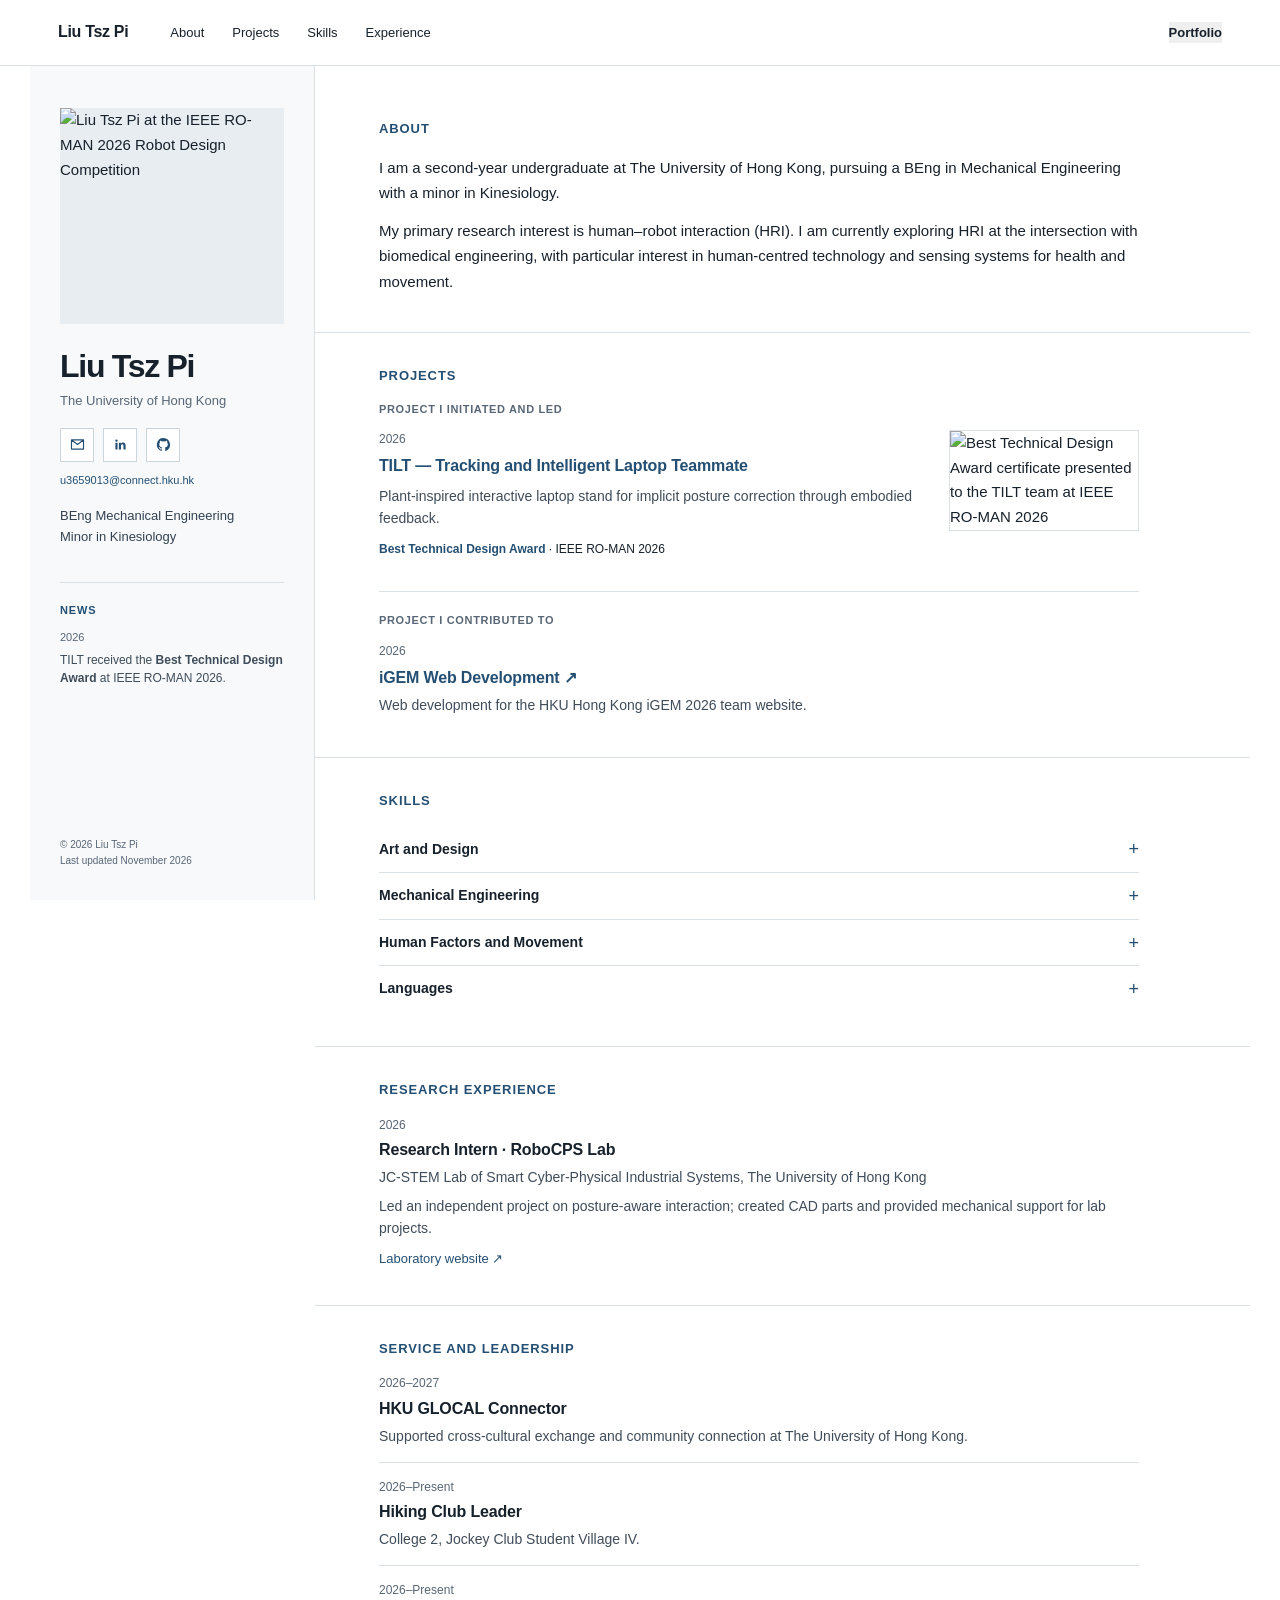
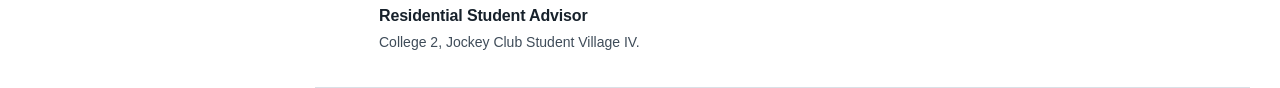
==== commit ac5879f5: "Publish academic homepage and shared styles" ====
--- a/index.html
+++ b/index.html
@@ -2,117 +2,41 @@
 <html lang="en">
   <head>
     <meta charset="UTF-8" />
-    <meta name="viewport" content="width=device-width, initial-scale=1.0" />
-    <meta name="description" content="Personal website of Liu Tsz Pi. Engineering student exploring Human-Robot Interaction (HRI)" />
-    <title>Liu Tsz Pi</title>
-    <link rel="preconnect" href="https://fonts.googleapis.com" />
-    <link rel="preconnect" href="https://fonts.gstatic.com" crossorigin />
-    <link href="https://fonts.googleapis.com/css2?family=DM+Mono:wght@400;500&family=DM+Sans:opsz,wght@9..40,400;9..40,500;9..40,600;9..40,700&display=swap" rel="stylesheet" />
-    <link rel="stylesheet" href="style.css?v=20260822-recovery" />
-    <link rel="stylesheet" href="skills-dialog.css?v=20260824-project-grid" />
-    <link rel="stylesheet" href="framework/live-unified.css?v=20260901-nav4" />
+    <meta name="viewport" content="width=device-width, initial-scale=1" />
+    <meta name="description" content="Liu Tsz Pi — Mechanical Engineering undergraduate at HKU exploring human–robot interaction and biomedical engineering." />
+    <title>Liu Tsz Pi — Academic Homepage</title>
+    <link rel="stylesheet" href="academic-home.css?v=20261103" />
+    <link rel="stylesheet" href="academic-header.css?v=20261103" />
+    <link rel="stylesheet" href="academic-skills.css?v=20261103" />
+    <link rel="stylesheet" href="academic-news.css?v=20261103" />
+    <link rel="stylesheet" href="academic-footer.css?v=20261103" />
+    <link rel="stylesheet" href="academic-projects.css?v=20261103" />
   </head>
   <body>
-    <header class="site-header">
-      <a class="brand" href="#top">TszPi<span>.</span></a>
-      <nav class="global-nav" aria-label="Main navigation">
-        <a href="#about">About</a><a href="/projects/">Projects</a><a href="/news/">News</a><a href="#contact">Contact</a>
-      </nav>
-    </header>
-
-    <main id="top">
-      <section class="hero" aria-labelledby="hero-title">
-        <div class="hero-layout"><div><p class="eyebrow">HELLO, I’M</p><h1 id="hero-title">Liu Tsz Pi.</h1><p class="research-banner"><span>I’M ACTIVELY SEEKING</span> HRI Research Opportunities</p><p class="intro">A second-year undergraduate engineering student who notices human problems and turns them into working physical systems.</p><a class="hero-email" href="mailto:u3659013@connect.hku.hk">u3659013@connect.hku.hk <span aria-hidden="true">↗</span></a><br /><a class="button" href="#about">Get to know me <span aria-hidden="true">↓</span></a></div><figure class="profile-frame"><img src="home/personal%20pics.JPG" alt="Liu Tsz Pi in the RoboCPS Lab" /></figure></div>
-      </section>
-
-      <section id="about" class="section about">
-        <p class="section-number">01 / ABOUT</p>
-        <div>
-          <h2>A little about me.</h2>
-          <p>I am a second-year undergraduate studying Mechanical Engineering at The University of Hong Kong, with a minor in Kinesiology. I notice small frictions in everyday human behaviour and turn them into research-driven physical prototypes.</p>
-          <p>My interests sit at the intersection of Human–Robot Interaction, Cyber-Physical Systems, product design, and making—where I explore how technology can feel clear, useful, and human.</p>
-          <a class="about-news-link" href="/news/">Read my latest news <span aria-hidden="true">↗</span></a>
+    <header class="topbar"><a class="wordmark" href="#top">Liu Tsz Pi</a><nav aria-label="Main navigation"><a href="#about">About</a><a href="#projects">Projects</a><a href="#skills">Skills</a><a href="#research-experience">Experience</a></nav><button class="topbar-note portfolio-status" type="button" aria-expanded="false" aria-controls="portfolio-status-detail" title="Show portfolio status"><strong>Portfolio</strong><small id="portfolio-status-detail" hidden>Building in progress</small></button></header>
+    <main id="top" class="page-shell">
+      <aside class="profile-rail">
+        <figure class="profile-photo"><img src="/assets/liu-tsz-pi-profile.jpg" alt="Liu Tsz Pi at the IEEE RO-MAN 2026 Robot Design Competition" /></figure>
+        <h1>Liu Tsz Pi</h1>
+        <p class="institution">The University of Hong Kong</p>
+        <div class="profile-links" aria-label="Contact links">
+          <a href="mailto:u3659013@connect.hku.hk" aria-label="Email Liu Tsz Pi" title="Email"><svg viewBox="0 0 24 24" aria-hidden="true"><path d="M3.5 5.5h17v13h-17zM4 6l8 6 8-6" /></svg></a>
+          <a href="https://www.linkedin.com/in/tsz-pi-liu-0488653a3" target="_blank" rel="noreferrer" aria-label="LinkedIn profile" title="LinkedIn"><svg viewBox="0 0 24 24" aria-hidden="true"><path class="filled" d="M6.3 8.2a1.7 1.7 0 1 0 0-3.4 1.7 1.7 0 0 0 0 3.4ZM4.8 9.5h3v9.7h-3V9.5Zm4.8 0h2.9v1.3h.1c.4-.8 1.4-1.7 2.9-1.7 3.1 0 3.7 2.1 3.7 4.7v5.4h-3v-4.8c0-1.1 0-2.6-1.6-2.6s-1.9 1.2-1.9 2.5v4.9h-3V9.5Z" /></svg></a>
+          <a href="https://github.com/tszpi-liu" target="_blank" rel="noreferrer" aria-label="GitHub profile" title="GitHub"><svg viewBox="0 0 24 24" aria-hidden="true"><path class="filled" d="M12 2.8a9.4 9.4 0 0 0-3 18.3c.5.1.6-.2.6-.5v-1.8c-2.6.6-3.1-1.1-3.1-1.1-.4-1.1-1-1.4-1-1.4-.9-.6 0-.6 0-.6 1 0 1.5 1 1.5 1 .8 1.4 2.2 1 2.7.8.1-.6.3-1 .6-1.3-2.1-.2-4.3-1-4.3-4.6 0-1 .4-1.8 1-2.5-.1-.2-.4-1.2.1-2.5 0 0 .8-.2 2.6 1a9 9 0 0 1 4.7 0c1.8-1.2 2.6-1 2.6-1 .5 1.3.2 2.3.1 2.5.6.7 1 1.5 1 2.5 0 3.6-2.2 4.4-4.3 4.6.3.3.6.9.6 1.7v2.6c0 .3.2.6.7.5A9.4 9.4 0 0 0 12 2.8Z" /></svg></a>
         </div>
-      </section>
-
-      <section id="skills" class="section portfolio-skills">
-        <p class="section-number">02 / SKILLS</p>
-        <div class="skill-cards" aria-label="Skill categories">
-          <button class="skill-card" type="button" data-skill="art"><span>01</span><strong>Art &amp; Design</strong><small>Painting · Product</small></button>
-          <button class="skill-card" type="button" data-skill="making"><span>02</span><strong>3D &amp; Making</strong><small>Model · Print</small></button>
-          <button class="skill-card" type="button" data-skill="code"><span>03</span><strong>Code &amp; Prototyping</strong><small>Python · Vibe coding</small></button>
-          <button class="skill-card" type="button" data-skill="language"><span>04</span><strong>Languages</strong><small>粤 · 普 · EN · 陕</small></button>
-        </div>
-        <p class="skills-hint">Tap a card to explore.</p>
-      </section>
-
-      <section id="education" class="section timeline-section">
-        <p class="section-number">03 / EDUCATION</p>
-        <div>
-          <h2>Grown between two cities.</h2>
-          <p class="education-intro">Born in Hong Kong and shaped by life in both Hong Kong and Shenzhen, I grew up between two cities, school systems, and cultural perspectives.</p>
-          <div class="education-roots" aria-label="Schooling across Hong Kong and Shenzhen">
-            <p><span>HONG KONG</span><span class="education-detail">9 years · Kindergarten and Primary School</span></p>
-            <p><span>SHENZHEN</span><span class="education-detail">6 years · Junior High School, followed by Senior High School at <strong>Shenzhen Middle School</strong></span></p>
-          </div>
-          <div class="timeline-item"><p class="timeline-date">SEP 2025 — JUN 2029</p><div><h3>The University of Hong Kong</h3><p class="timeline-place">BEng · Major in Mechanical Engineering · Minor in Kinesiology</p><p>Combining engineering study with an interest in movement, human factors, and physical interaction.</p></div></div>
-        </div>
-      </section>
-
-      <section id="projects" class="section">
-        <p class="section-number">04 / SELECTED PROJECTS</p>
-        <div class="projects">
-          <a class="project project-one" href="/projects/TILT/" aria-label="View the TILT project"><span class="project-index">01</span><div><p>IEEE RO-MAN 2026 · Robot Design Competition</p><h3>TILT</h3></div><span class="arrow" aria-hidden="true">↗</span></a>
-          <a class="project project-two" href="#" aria-label="iGEM web development project"><span class="project-index">02</span><div><p>Web Development · iGEM 2026</p><h3>iGEM</h3></div><span class="arrow" aria-hidden="true">↗</span></a>
-          <a class="project project-three" href="/projects/productatSMS/" aria-label="View the Product Design for Shenzhen Middle School project"><span class="project-index">03</span><div><p>Product Design · Shenzhen Middle School</p><h3>Product Design for ...</h3></div><span class="arrow" aria-hidden="true">↗</span></a>
-          <a class="project project-four" href="/projects/" aria-label="View all works"><span class="project-index">04</span><div><p>Archive &amp; experiments</p><h3>All Works</h3></div><span class="arrow" aria-hidden="true">↗</span></a>
-        </div>
-      </section>
-
-      <section id="experience" class="section timeline-section">
-        <p class="section-number">05 / EXPERIENCE &amp; COMMUNITY</p>
-        <div>
-          <div class="timeline-item"><p class="timeline-date">JUN 2026 — AUG 2026</p><div><h3>Research Intern</h3><p class="timeline-place">JC-STEM Lab of Smart Cyber-Physical Industrial Systems (RoboCPS Lab)</p><p>Led an independent research project, <a class="inline-project-link" href="/projects/TILT/">TILT</a>; provided mechanical support by creating CAD parts for fellow researchers; and assisted with day-to-day lab duties.</p><a class="experience-link" href="https://cps.hku.hk/" target="_blank" rel="noreferrer">Visit the lab <span aria-hidden="true">↗</span></a></div></div>
-          <div class="timeline-item"><p class="timeline-date">2026 — 2027</p><div><h3>HKU GLOCAL Connector</h3><p class="timeline-place">The University of Hong Kong</p><p>Supporting cross-cultural exchange and community connection as part of the HKU GLOCAL programme.</p></div></div>
-          <div class="timeline-item"><p class="timeline-date">SEP 2026 — PRESENT</p><div><h3>Hiking Club Leader</h3><p class="timeline-place">College 2, Jockey Club Student Village IV</p></div></div>
-          <div class="timeline-item"><p class="timeline-date">SEP 2026 — PRESENT</p><div><h3>Residential Student Advisor</h3><p class="timeline-place">College 2, Jockey Club Student Village IV</p></div></div>
-        </div>
-      </section>
-
-      <section id="contact" class="contact">
-        <p class="eyebrow">06 / CONTACT</p>
-        <h2>Have something in mind?<br /><a href="mailto:u3659013@connect.hku.hk">Let’s talk.</a></h2>
-        <a class="contact-email" href="mailto:u3659013@connect.hku.hk">u3659013@connect.hku.hk <span>↗</span></a>
-        <div class="socials"><a href="https://github.com/tszpi-liu" target="_blank" rel="noreferrer">GitHub</a><a href="https://www.linkedin.com/in/tsz-pi-liu-0488653a3?utm_source=share_via&amp;utm_content=profile&amp;utm_medium=member_ios" target="_blank" rel="noreferrer">LinkedIn</a></div>
-      </section>
+        <a class="profile-email" href="mailto:u3659013@connect.hku.hk">u3659013@connect.hku.hk</a>
+        <p class="affiliation">BEng Mechanical Engineering<br />Minor in Kinesiology</p>
+        <section class="profile-news" aria-labelledby="news-title"><h2 id="news-title">News</h2><article><time datetime="2026">2026</time><p>TILT received the <strong>Best Technical Design Award</strong> at IEEE RO-MAN 2026.</p></article></section>
+        <div class="profile-legal"><span>© <span id="year"></span> Liu Tsz Pi</span><span>Last updated November 2026</span></div>
+      </aside>
+      <div class="content-column">
+        <section id="about" class="cv-section about-section"><h2>About</h2><div><p>I am a second-year undergraduate at The University of Hong Kong, pursuing a BEng in Mechanical Engineering with a minor in Kinesiology.</p><p>My primary research interest is human–robot interaction (HRI). I am currently exploring HRI at the intersection with biomedical engineering, with particular interest in human-centred technology and sensing systems for health and movement.</p></div></section>
+        <section id="projects" class="cv-section"><h2>Projects</h2><div class="section-body"><div class="project-group"><h3 class="project-group-label">Project I Initiated and Led</h3><div class="project-entry featured-project-entry"><div class="project-feature"><div class="project-copy"><div class="project-heading"><span>2026</span><h3><a href="/projects/TILT/">TILT — Tracking and Intelligent Laptop Teammate</a></h3></div><div class="project-details"><p>Plant-inspired interactive laptop stand for implicit posture correction through embodied feedback.</p><p class="project-meta"><strong>Best Technical Design Award</strong> · IEEE RO-MAN 2026</p></div></div><figure class="project-award"><img src="/assets/best-technical-design-award-2026.png" alt="Best Technical Design Award certificate presented to the TILT team at IEEE RO-MAN 2026" /></figure></div></div></div><div class="project-group"><h3 class="project-group-label">Project I Contributed To</h3><div class="project-entry"><div class="project-heading"><span>2026</span><h3><a href="https://2026.igem.wiki/hku-hongkong/" target="_blank" rel="noreferrer">iGEM Web Development ↗</a></h3></div><div class="project-details"><p>Web development for the HKU Hong Kong iGEM 2026 team website.</p></div></div></div></div></section>
+        <section id="skills" class="cv-section compact-section"><h2>Skills</h2><div class="skill-groups" aria-label="Skill categories"><article class="skill-item"><button class="skill-toggle" type="button" aria-expanded="false" aria-controls="skill-detail-design"><span>Art and Design</span><span class="skill-toggle-mark" aria-hidden="true">+</span></button><div class="skill-detail" id="skill-detail-design" hidden><ul><li>Drawing and visual composition, with experience in Chinese painting and a Level 10 qualification specialising in flower-and-bird painting.</li><li>Product, web, and human–computer interaction (HCI) design, using visual communication to develop clear and human-centred experiences.</li></ul></div></article><article class="skill-item"><button class="skill-toggle" type="button" aria-expanded="false" aria-controls="skill-detail-fabrication"><span>Mechanical Engineering</span><span class="skill-toggle-mark" aria-hidden="true">+</span></button><div class="skill-detail" id="skill-detail-fabrication" hidden><ul><li>3D modelling and mechanical design using Fusion 360 and SolidWorks, with experience translating concepts into physical prototypes.</li><li>Hands-on fabrication through 3D printing, rapid prototyping, and basic CNC tooling, including cutting aluminium tubes.</li></ul></div></article><article class="skill-item"><button class="skill-toggle" type="button" aria-expanded="false" aria-controls="skill-detail-movement"><span>Human Factors and Movement</span><span class="skill-toggle-mark" aria-hidden="true">+</span></button><div class="skill-detail" id="skill-detail-movement" hidden><ul><li>Kinesiology-informed understanding of human movement, supporting an interest in health, physical interaction, and human-centred technology.</li><li>Hiking Club leadership, including planning and leading outdoor activities for students in a safe and inclusive environment.</li></ul></div></article><article class="skill-item"><button class="skill-toggle" type="button" aria-expanded="false" aria-controls="skill-detail-languages"><span>Languages</span><span class="skill-toggle-mark" aria-hidden="true">+</span></button><div class="skill-detail" id="skill-detail-languages" hidden><ul><li>Cantonese, Mandarin, English, and Shaanxi dialect.</li></ul></div></article></div></section>
+        <section id="research-experience" class="cv-section"><h2>Research Experience</h2><div class="section-body"><div class="entry"><time>2026</time><div><h3>Research Intern · RoboCPS Lab</h3><p>JC-STEM Lab of Smart Cyber-Physical Industrial Systems, The University of Hong Kong</p><p>Led an independent project on posture-aware interaction; created CAD parts and provided mechanical support for lab projects.</p><a href="https://cps.hku.hk/" target="_blank" rel="noreferrer">Laboratory website ↗</a></div></div></div></section>
+        <section id="service" class="cv-section"><h2>Service and Leadership</h2><div class="section-body"><div class="entry"><time>2026–2027</time><div><h3>HKU GLOCAL Connector</h3><p>Supported cross-cultural exchange and community connection at The University of Hong Kong.</p></div></div><div class="entry"><time>2026–Present</time><div><h3>Hiking Club Leader</h3><p>College 2, Jockey Club Student Village IV.</p></div></div><div class="entry"><time>2026–Present</time><div><h3>Residential Student Advisor</h3><p>College 2, Jockey Club Student Village IV.</p></div></div></div></section>
+      </div>
     </main>
-    <dialog class="skill-dialog" aria-labelledby="skill-dialog-title">
-      <button class="dialog-close" type="button" aria-label="Close skill details">×</button>
-      <p class="section-number" id="skill-dialog-index"></p>
-      <h2 id="skill-dialog-title"></h2>
-      <ul id="skill-dialog-list"></ul>
-    </dialog>
-    <footer><span>© <span id="year"></span> Liu Tsz Pi</span></footer>
-    <script>
-      document.getElementById('year').textContent = new Date().getFullYear();
-      const skillDetails = {
-        art: { index: '01 / ART & DESIGN', title: 'Art & product design', items: ['<strong>Chinese painting — Level 10 (highest level)</strong>, specialising in flower-and-bird painting.', 'Product design: turning concepts into clear, tangible experiences.', 'Proficient with <strong>Procreate</strong> for visual communication and image-making.'] },
-        making: { index: '02 / 3D & MAKING', title: '3D creation', items: ['3D modelling with <strong>Fusion 360</strong> and <strong>SolidWorks</strong> for prototypes and physical interaction.', 'Rendering and animation for visualising ideas.', '3D printing and rapid prototyping.'] },
-        code: { index: '03 / CODE', title: 'Code & prototyping', items: ['Python for research tools and rapid experiments.', 'Creative coding for interactive explorations.', 'Vibe coding to turn an idea into a working prototype quickly.'] },
-        language: { index: '04 / LANGUAGE', title: 'Languages', items: ['Cantonese.', 'Mandarin.', 'English.', 'Shaanxi dialect.'] }
-      };
-      const skillDialog = document.querySelector('.skill-dialog');
-      document.querySelectorAll('.skill-card').forEach((card) => card.addEventListener('click', () => {
-        const detail = skillDetails[card.dataset.skill];
-        document.getElementById('skill-dialog-index').textContent = detail.index;
-        document.getElementById('skill-dialog-title').textContent = detail.title;
-        document.getElementById('skill-dialog-list').replaceChildren(...detail.items.map((item) => {
-          const entry = document.createElement('li'); entry.innerHTML = item; return entry;
-        }));
-        skillDialog.showModal();
-      }));
-      document.querySelector('.dialog-close').addEventListener('click', () => skillDialog.close());
-      skillDialog.addEventListener('click', (event) => { if (event.target === skillDialog) skillDialog.close(); });
-    </script>
+    <script>document.getElementById('year').textContent = new Date().getFullYear();const portfolioStatus=document.querySelector('.portfolio-status');const portfolioDetail=document.getElementById('portfolio-status-detail');portfolioStatus.addEventListener('click',()=>{const isOpen=portfolioStatus.getAttribute('aria-expanded')==='true';portfolioStatus.setAttribute('aria-expanded',String(!isOpen));portfolioDetail.hidden=isOpen;});document.querySelectorAll('.skill-toggle').forEach((toggle)=>toggle.addEventListener('click',()=>{const detail=document.getElementById(toggle.getAttribute('aria-controls'));const isOpen=toggle.getAttribute('aria-expanded')==='true';toggle.setAttribute('aria-expanded',String(!isOpen));detail.hidden=isOpen;}));</script>
   </body>
 </html>
--- a/academic-home.css
+++ b/academic-home.css
@@ -0,0 +1 @@
+:root{--ink:#17212b;--muted:#586675;--blue:#244f73;--rule:#d9e0e6;--paper:#f7f9fb;--white:#fff;--page:1220px;--rail:285px;--pad-x:clamp(30px,5vw,76px);--body-size:15px;--small-size:13px}*{box-sizing:border-box}html{scroll-behavior:smooth;scroll-padding-top:76px}body{margin:0;background:var(--white);color:var(--ink);font:var(--body-size)/1.65 Arial,Helvetica,sans-serif;-webkit-font-smoothing:antialiased}a{color:var(--blue);text-decoration:none}a:hover{text-decoration:underline;text-underline-offset:3px}.topbar{position:sticky;top:0;z-index:20;min-height:66px;padding:0 max(28px,calc((100vw - var(--page))/2 + 28px));display:flex;align-items:center;gap:42px;background:rgba(255,255,255,.97);border-bottom:1px solid var(--rule)}.wordmark{font-size:16px;font-weight:700;letter-spacing:-.02em;color:var(--ink);white-space:nowrap}.topbar nav{display:flex;align-items:center;gap:28px}.topbar nav a{font-size:13px;color:var(--ink)}.portfolio-status{margin-left:auto;display:flex;align-items:baseline;gap:9px;white-space:nowrap}.portfolio-status strong{font-size:13px;color:var(--ink)}.portfolio-status small{font-size:10px;letter-spacing:.06em;text-transform:uppercase;color:var(--muted)}.page-shell{width:min(100%,var(--page));min-height:calc(100vh - 66px);margin:0 auto;display:grid;grid-template-columns:var(--rail) minmax(0,1fr);align-items:stretch}.profile-rail{position:sticky;top:66px;align-self:start;height:calc(100vh - 66px);overflow-y:auto;padding:42px 30px 32px;border-right:1px solid var(--rule);background:var(--paper)}.profile-photo{width:100%;height:clamp(160px,24vh,230px);margin:0 0 24px;overflow:hidden;background:#e8edf1}.profile-photo img{display:block;width:100%;height:100%;object-fit:cover;object-position:63% 43%}.profile-rail h1{margin:0 0 7px;font-size:32px;line-height:1.15;letter-spacing:-.04em}.institution{margin:0 0 17px;color:var(--muted);font-size:13px;line-height:1.45}.profile-links{display:flex;gap:9px;margin:0 0 19px}.profile-links a{width:34px;height:34px;display:grid;place-items:center;color:var(--blue);border:1px solid #cbd5de;background:#fff}.profile-links a:hover{border-color:var(--blue);text-decoration:none}.profile-links svg{width:17px;height:17px;fill:none;stroke:currentColor;stroke-width:1.6;stroke-linecap:round;stroke-linejoin:round}.profile-links svg .filled{fill:currentColor;stroke:none}.affiliation{margin:0;color:#334150;font-size:13px;line-height:1.6}.content-column{min-width:0}.cv-section{display:block;padding:34px var(--pad-x);border-bottom:1px solid var(--rule)}.cv-section h2{margin:0 0 17px;color:var(--blue);font-size:13px;line-height:1.35;letter-spacing:.07em;text-transform:uppercase;font-weight:700}.about-section{padding-top:54px;padding-bottom:38px}.about-section>div,.section-body,.skill-groups{max-width:760px}.about-section p{margin:0 0 12px;font-size:15px;line-height:1.7}.about-section p:last-child{margin-bottom:0}.project-feature{display:grid;grid-template-columns:minmax(0,1fr) minmax(145px,190px);gap:26px;align-items:start}.project-copy{min-width:0}.project-entry{padding:0}.project-heading{display:block}.project-heading>span{display:block;margin:0 0 5px;color:var(--muted);font-size:12px}.project-heading h3,.entry h3{margin:0 0 8px;font-size:16px;line-height:1.4;font-weight:700;letter-spacing:-.01em}.project-details{padding:0}.project-details p,.entry p{margin:0 0 7px;color:#3f4c59;font-size:14px;line-height:1.58}.project-role{font-size:12px!important;color:var(--muted)!important}.project-meta{margin-top:11px!important;color:var(--ink)!important;font-size:12px!important}.project-meta strong{color:var(--blue)}.project-award{margin:0}.project-award img{display:block;width:100%;height:auto;border:1px solid var(--rule);background:#fff}.archive-link{margin:15px 0 0!important;font-size:13px}.skill-groups article{padding:11px 0;border-top:1px solid var(--rule)}.skill-groups article:first-child{padding-top:0;border-top:0}.skill-groups article:last-child{padding-bottom:0}.skill-groups h3{margin:0 0 3px;font-size:14px;line-height:1.4;font-weight:700}.skill-groups p{margin:0;color:#3f4c59;font-size:13px;line-height:1.6}.entry{padding:15px 0;border-top:1px solid var(--rule)}.entry:first-child{padding-top:0;border-top:0}.entry:last-child{padding-bottom:0}.entry time{display:block;margin:0 0 4px;color:var(--muted);font-size:12px}.entry h3{margin-bottom:4px}.entry a{font-size:13px}.entry p:last-child{margin-bottom:0}footer{display:flex;align-items:center;gap:18px;padding:18px var(--pad-x);color:var(--muted);font-size:11px;line-height:1.4}footer a{margin-left:auto;color:var(--ink);white-space:nowrap}@media(min-width:1500px){:root{--page:1320px;--rail:310px;--pad-x:80px}.profile-rail{padding-inline:34px}}@media(max-width:980px) and (min-width:761px){:root{--rail:245px;--pad-x:36px}.topbar{gap:28px}.topbar nav{gap:20px}.profile-rail{padding-inline:24px}.project-feature{grid-template-columns:minmax(0,1fr) 150px;gap:18px}}@media(max-width:760px){:root{--pad-x:7vw;--body-size:14px}.topbar{position:relative;min-height:0;padding:13px 6% 12px;display:flex;flex-direction:column;gap:10px}.wordmark{font-size:16px}.topbar nav{width:100%;justify-content:center;gap:clamp(18px,6vw,30px)}.topbar nav a{font-size:12px}.portfolio-status{margin:0;gap:7px}.portfolio-status strong{font-size:12px}.portfolio-status small{font-size:9px}.page-shell{display:block;min-height:0}.profile-rail{position:relative;top:auto;height:auto;overflow:visible;display:flex;flex-direction:column;align-items:center;text-align:center;padding:32px 7% 27px;border-right:0;border-bottom:1px solid var(--rule);background:var(--paper)}.profile-photo{width:clamp(138px,39vw,170px);height:clamp(138px,39vw,170px);aspect-ratio:1;border-radius:50%;margin:0 auto 17px;box-shadow:0 4px 16px rgba(23,33,43,.12)}.profile-photo img{object-position:63% 35%}.profile-rail h1{font-size:29px;margin-bottom:5px}.institution{font-size:13px;margin-bottom:13px}.profile-links{justify-content:center;margin-bottom:13px}.profile-links a{width:36px;height:36px;border-radius:50%}.affiliation{font-size:12px;line-height:1.55}.cv-section{padding:25px var(--pad-x)}.cv-section h2{font-size:12px;margin-bottom:13px}.about-section{padding-top:28px;padding-bottom:25px}.about-section p{font-size:14px;line-height:1.65}.project-feature{display:flex;flex-direction:column;gap:14px}.project-copy{width:100%}.project-heading h3,.entry h3{font-size:15px}.project-details p,.entry p{font-size:13px}.project-award{width:min(100%,290px);align-self:center}.archive-link{margin-top:12px!important}.skill-groups article{padding:10px 0}.skill-groups h3{font-size:13px}.skill-groups p{font-size:12px}.entry{padding:12px 0}footer{padding:15px var(--pad-x);flex-wrap:wrap;gap:7px 16px;font-size:10px}footer a{margin-left:auto}}@media(max-width:390px){:root{--pad-x:6%}.topbar nav{gap:17px}.topbar nav a{font-size:11px}.profile-photo{width:140px;height:140px}.cv-section{padding-block:22px}.about-section{padding-top:25px}.project-heading h3{font-size:14px}}
--- a/academic-header.css
+++ b/academic-header.css
@@ -0,0 +1,16 @@
+.portfolio-status {
+  appearance: none;
+  border: 0;
+  padding: 0;
+  font: inherit;
+  cursor: pointer;
+}
+
+.portfolio-status:focus-visible {
+  outline: 2px solid var(--blue);
+  outline-offset: 4px;
+}
+
+.portfolio-status small[hidden] {
+  display: none;
+}
--- a/academic-skills.css
+++ b/academic-skills.css
@@ -0,0 +1,91 @@
+.skill-groups article.skill-item {
+  padding: 0;
+}
+
+.skill-toggle {
+  width: 100%;
+  display: flex;
+  align-items: center;
+  justify-content: space-between;
+  gap: 20px;
+  padding: 13px 0;
+  border: 0;
+  background: transparent;
+  color: var(--ink);
+  font: inherit;
+  text-align: left;
+  cursor: pointer;
+}
+
+.skill-toggle span:first-child {
+  font-size: 14px;
+  line-height: 1.4;
+  font-weight: 700;
+}
+
+.skill-toggle-mark {
+  flex: 0 0 auto;
+  color: var(--blue);
+  font-size: 18px;
+  font-weight: 400;
+  line-height: 1;
+}
+
+.skill-toggle:hover span:first-child,
+.skill-toggle:focus-visible span:first-child {
+  color: var(--blue);
+}
+
+.skill-toggle:focus-visible {
+  outline: 2px solid var(--blue);
+  outline-offset: 4px;
+}
+
+.skill-toggle[aria-expanded="true"] .skill-toggle-mark {
+  font-size: 0;
+}
+
+.skill-toggle[aria-expanded="true"] .skill-toggle-mark::before {
+  content: "−";
+  font-size: 18px;
+}
+
+.skill-detail {
+  padding: 0 28px 13px 0;
+}
+
+.skill-detail ul {
+  display: grid;
+  gap: 8px;
+  margin: 0;
+  padding: 0 0 0 18px;
+  color: #3f4c59;
+}
+
+.skill-detail li {
+  padding-left: 3px;
+  font-size: 13px;
+  line-height: 1.6;
+}
+
+.skill-detail[hidden] {
+  display: none;
+}
+
+@media (max-width: 760px) {
+  .skill-toggle {
+    padding: 11px 0;
+  }
+
+  .skill-toggle span:first-child {
+    font-size: 13px;
+  }
+
+  .skill-detail {
+    padding: 0 22px 11px 0;
+  }
+
+  .skill-detail li {
+    font-size: 12px;
+  }
+}
--- a/academic-news.css
+++ b/academic-news.css
@@ -0,0 +1,77 @@
+.profile-rail {
+  display: flex;
+  flex-direction: column;
+}
+
+.profile-news {
+  margin-top: 34px;
+  padding-top: 20px;
+  border-top: 1px solid var(--rule);
+}
+
+.profile-news h2 {
+  margin: 0 0 13px;
+  color: var(--blue);
+  font-size: 11px;
+  line-height: 1.35;
+  letter-spacing: .08em;
+  text-transform: uppercase;
+}
+
+.profile-news article {
+  margin: 0;
+}
+
+.profile-news time {
+  display: block;
+  margin: 0 0 5px;
+  color: var(--muted);
+  font-size: 11px;
+  line-height: 1.4;
+}
+
+.profile-news p {
+  margin: 0;
+  color: #3f4c59;
+  font-size: 12px;
+  line-height: 1.55;
+}
+
+.profile-legal {
+  margin-top: auto;
+  padding-top: 28px;
+  color: var(--muted);
+  font-size: 10px;
+  line-height: 1.55;
+}
+
+.profile-legal > span {
+  display: block;
+}
+
+.profile-legal > span > span {
+  display: inline;
+}
+
+@media (max-width: 760px) {
+  .profile-news {
+    width: 100%;
+    margin-top: 24px;
+    padding-top: 17px;
+    text-align: left;
+  }
+
+  .profile-news h2 {
+    font-size: 10px;
+  }
+
+  .profile-news p {
+    font-size: 12px;
+  }
+
+  .profile-legal {
+    margin-top: 24px;
+    padding-top: 0;
+    font-size: 10px;
+  }
+}
--- a/academic-footer.css
+++ b/academic-footer.css
@@ -0,0 +1 @@
+.profile-email{display:block;margin:-8px 0 18px;color:var(--blue);font-size:11px;line-height:1.4;overflow-wrap:anywhere}.site-footer{display:block;padding:0;border-top:1px solid var(--rule);background:var(--paper);color:var(--muted)}.site-footer-inner{width:min(100%,var(--page));min-height:58px;margin:0 auto;padding:17px 30px;display:flex;align-items:center;justify-content:space-between;gap:24px;font-size:11px;line-height:1.4}@media(max-width:760px){.profile-email{margin:-4px 0 15px;font-size:11px}.site-footer-inner{min-height:54px;padding:15px 7%;flex-wrap:wrap;justify-content:center;gap:6px 18px;text-align:center;font-size:10px}}@media(max-width:390px){.site-footer-inner{padding-inline:6%}}
--- a/academic-projects.css
+++ b/academic-projects.css
@@ -0,0 +1 @@
+.project-group-label{margin:0 0 13px;color:var(--muted);font-size:11px;line-height:1.4;font-weight:700;letter-spacing:.06em;text-transform:uppercase}.project-group+.project-group{margin-top:25px;padding-top:21px;border-top:1px solid var(--rule)}.project-group .project-entry{padding:0}.project-group+.project-group .project-details{max-width:580px}.project-group+.project-group .project-heading h3{margin-bottom:5px}@media(max-width:760px){.project-group-label{margin-bottom:11px;font-size:10px}.project-group+.project-group{margin-top:21px;padding-top:18px}}
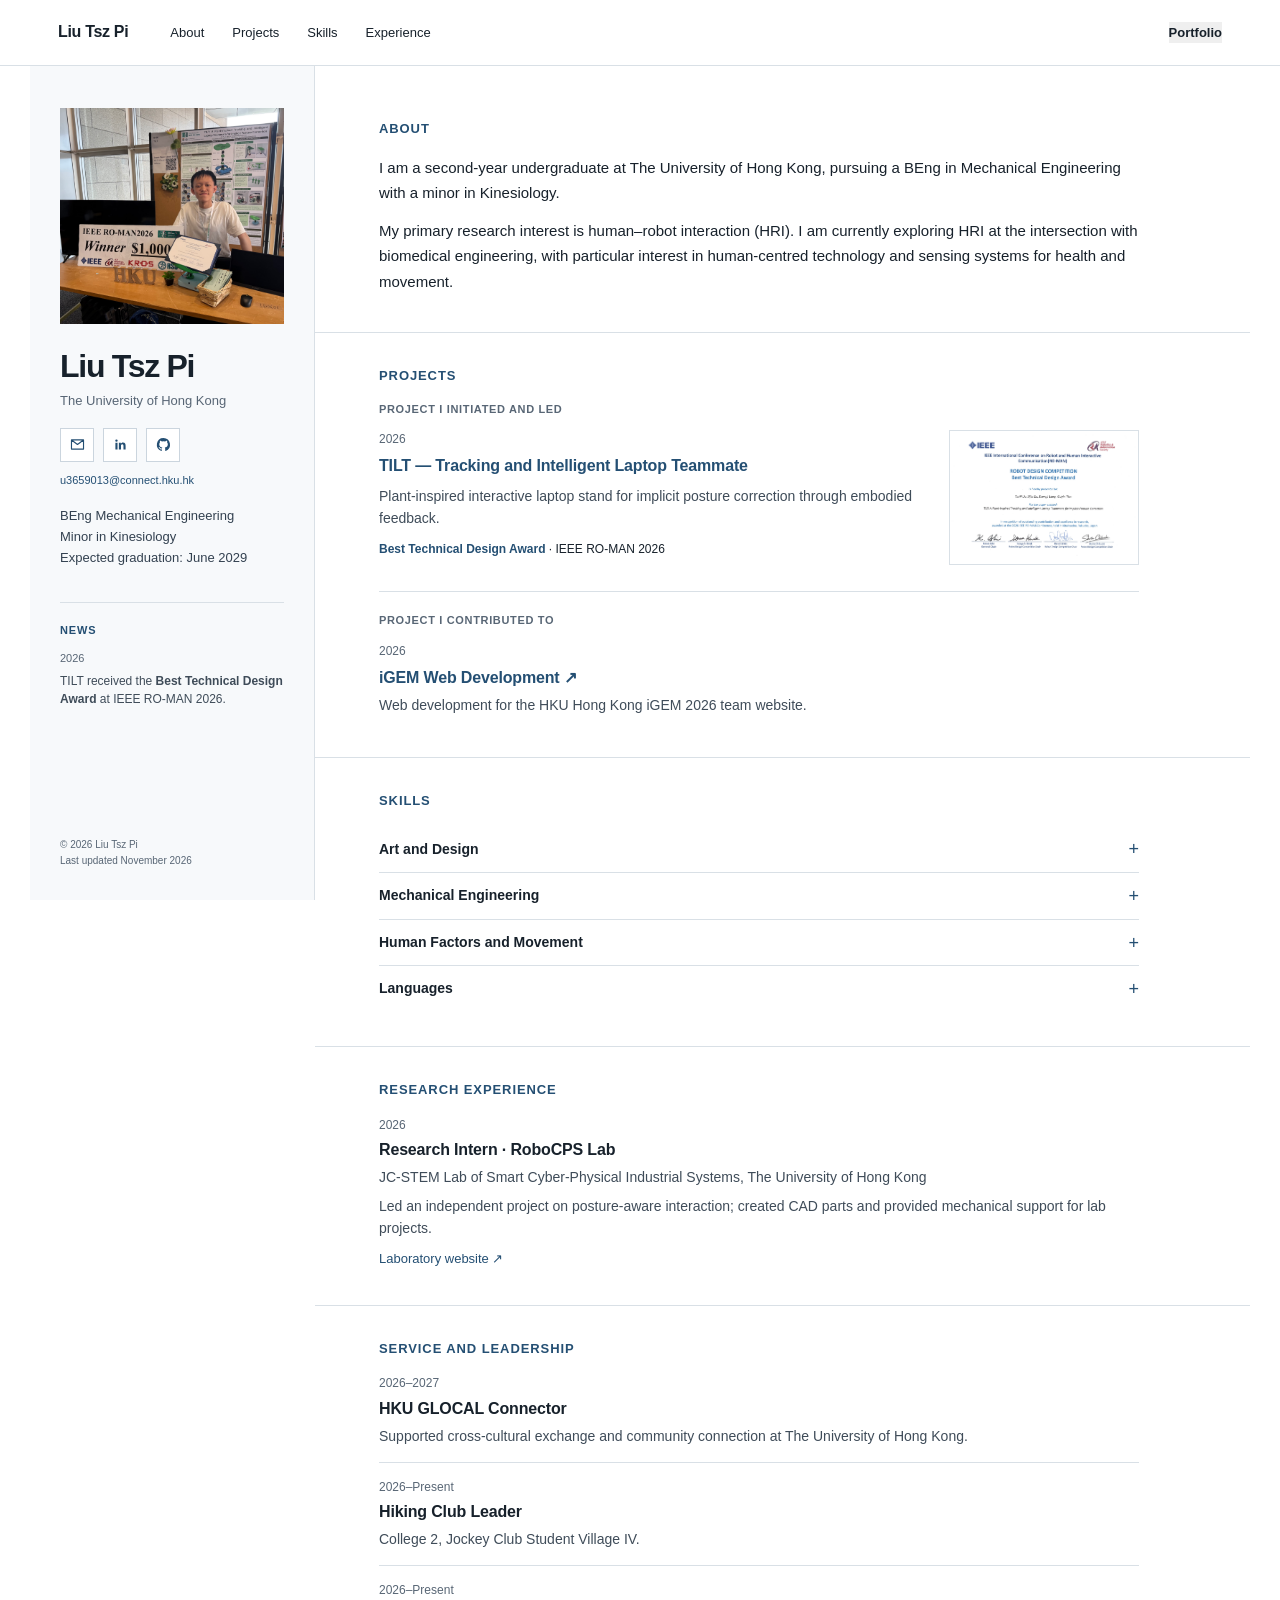
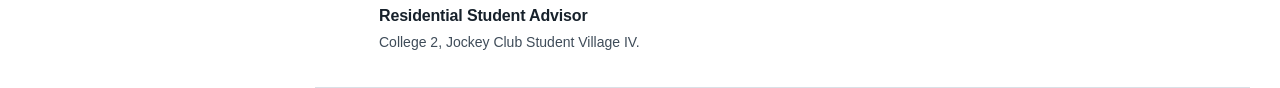
==== commit a5d24e79: "Add expected graduation date to homepage" ====
--- a/index.html
+++ b/index.html
@@ -25,7 +25,7 @@
           <a href="https://github.com/tszpi-liu" target="_blank" rel="noreferrer" aria-label="GitHub profile" title="GitHub"><svg viewBox="0 0 24 24" aria-hidden="true"><path class="filled" d="M12 2.8a9.4 9.4 0 0 0-3 18.3c.5.1.6-.2.6-.5v-1.8c-2.6.6-3.1-1.1-3.1-1.1-.4-1.1-1-1.4-1-1.4-.9-.6 0-.6 0-.6 1 0 1.5 1 1.5 1 .8 1.4 2.2 1 2.7.8.1-.6.3-1 .6-1.3-2.1-.2-4.3-1-4.3-4.6 0-1 .4-1.8 1-2.5-.1-.2-.4-1.2.1-2.5 0 0 .8-.2 2.6 1a9 9 0 0 1 4.7 0c1.8-1.2 2.6-1 2.6-1 .5 1.3.2 2.3.1 2.5.6.7 1 1.5 1 2.5 0 3.6-2.2 4.4-4.3 4.6.3.3.6.9.6 1.7v2.6c0 .3.2.6.7.5A9.4 9.4 0 0 0 12 2.8Z" /></svg></a>
         </div>
         <a class="profile-email" href="mailto:u3659013@connect.hku.hk">u3659013@connect.hku.hk</a>
-        <p class="affiliation">BEng Mechanical Engineering<br />Minor in Kinesiology</p>
+        <p class="affiliation">BEng Mechanical Engineering<br />Minor in Kinesiology<br />Expected graduation: June 2029</p>
         <section class="profile-news" aria-labelledby="news-title"><h2 id="news-title">News</h2><article><time datetime="2026">2026</time><p>TILT received the <strong>Best Technical Design Award</strong> at IEEE RO-MAN 2026.</p></article></section>
         <div class="profile-legal"><span>© <span id="year"></span> Liu Tsz Pi</span><span>Last updated November 2026</span></div>
       </aside>
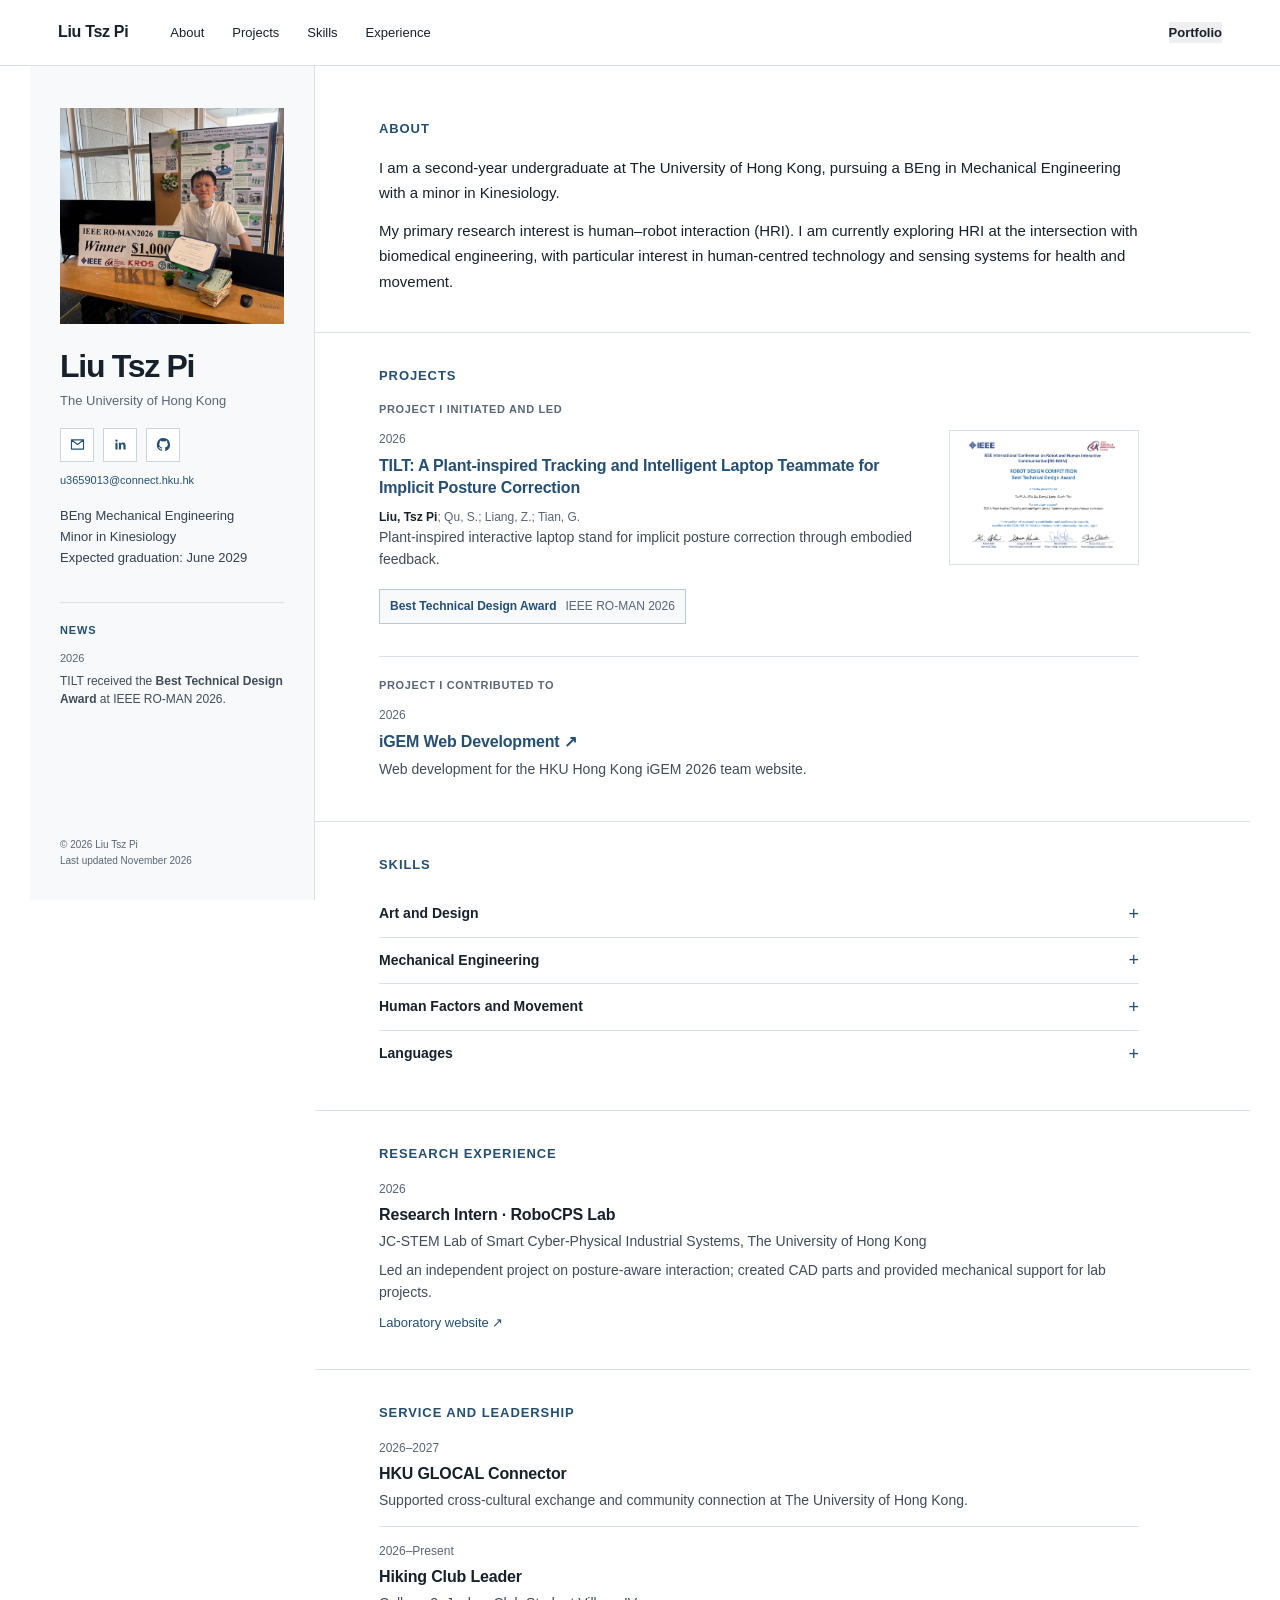
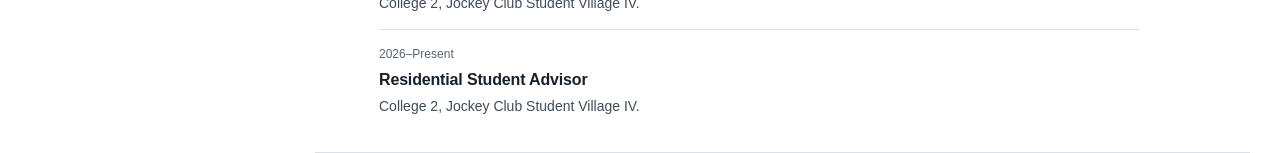
==== commit ac72f20b: "Sync homepage with TILT title authors and award" ====
--- a/index.html
+++ b/index.html
@@ -11,6 +11,7 @@
     <link rel="stylesheet" href="academic-news.css?v=20261103" />
     <link rel="stylesheet" href="academic-footer.css?v=20261103" />
     <link rel="stylesheet" href="academic-projects.css?v=20261103" />
+    <link rel="stylesheet" href="homepage-project-highlight.css?v=20261103" />
   </head>
   <body>
     <header class="topbar"><a class="wordmark" href="#top">Liu Tsz Pi</a><nav aria-label="Main navigation"><a href="#about">About</a><a href="#projects">Projects</a><a href="#skills">Skills</a><a href="#research-experience">Experience</a></nav><button class="topbar-note portfolio-status" type="button" aria-expanded="false" aria-controls="portfolio-status-detail" title="Show portfolio status"><strong>Portfolio</strong><small id="portfolio-status-detail" hidden>Building in progress</small></button></header>
@@ -37,6 +38,6 @@
         <section id="service" class="cv-section"><h2>Service and Leadership</h2><div class="section-body"><div class="entry"><time>2026–2027</time><div><h3>HKU GLOCAL Connector</h3><p>Supported cross-cultural exchange and community connection at The University of Hong Kong.</p></div></div><div class="entry"><time>2026–Present</time><div><h3>Hiking Club Leader</h3><p>College 2, Jockey Club Student Village IV.</p></div></div><div class="entry"><time>2026–Present</time><div><h3>Residential Student Advisor</h3><p>College 2, Jockey Club Student Village IV.</p></div></div></div></section>
       </div>
     </main>
-    <script>document.getElementById('year').textContent = new Date().getFullYear();const portfolioStatus=document.querySelector('.portfolio-status');const portfolioDetail=document.getElementById('portfolio-status-detail');portfolioStatus.addEventListener('click',()=>{const isOpen=portfolioStatus.getAttribute('aria-expanded')==='true';portfolioStatus.setAttribute('aria-expanded',String(!isOpen));portfolioDetail.hidden=isOpen;});document.querySelectorAll('.skill-toggle').forEach((toggle)=>toggle.addEventListener('click',()=>{const detail=document.getElementById(toggle.getAttribute('aria-controls'));const isOpen=toggle.getAttribute('aria-expanded')==='true';toggle.setAttribute('aria-expanded',String(!isOpen));detail.hidden=isOpen;}));</script>
+    <script>document.getElementById('year').textContent = new Date().getFullYear();const portfolioStatus=document.querySelector('.portfolio-status');const portfolioDetail=document.getElementById('portfolio-status-detail');portfolioStatus.addEventListener('click',()=>{const isOpen=portfolioStatus.getAttribute('aria-expanded')==='true';portfolioStatus.setAttribute('aria-expanded',String(!isOpen));portfolioDetail.hidden=isOpen;});document.querySelectorAll('.skill-toggle').forEach((toggle)=>toggle.addEventListener('click',()=>{const detail=document.getElementById(toggle.getAttribute('aria-controls'));const isOpen=toggle.getAttribute('aria-expanded')==='true';toggle.setAttribute('aria-expanded',String(!isOpen));detail.hidden=isOpen;}));const tiltLink=document.querySelector('a[href="/projects/TILT/"]');if(tiltLink){tiltLink.textContent='TILT: A Plant-inspired Tracking and Intelligent Laptop Teammate for Implicit Posture Correction';const heading=tiltLink.closest('.project-heading');const authors=document.createElement('p');authors.className='project-authors-home';authors.innerHTML='<strong>Liu, Tsz Pi</strong>; Qu, S.; Liang, Z.; Tian, G.';heading.append(authors);const meta=tiltLink.closest('.project-entry').querySelector('.project-meta');meta.className='project-meta project-award-highlight-home';meta.innerHTML='<strong>Best Technical Design Award</strong><span>IEEE RO-MAN 2026</span>';}</script>
   </body>
 </html>
--- a/homepage-project-highlight.css
+++ b/homepage-project-highlight.css
@@ -0,0 +1 @@
+.project-authors-home{margin:7px 0 0;color:var(--muted);font-size:12px;line-height:1.5}.project-authors-home strong{color:var(--ink);font-weight:700}.project-meta.project-award-highlight-home{display:inline-flex;align-items:center;gap:9px;margin-top:12px!important;padding:7px 10px;border:1px solid #b8c9d8;background:#f7f9fb;color:var(--blue)!important;font-size:12px!important}.project-award-highlight-home span{color:var(--muted)}@media(max-width:760px){.project-authors-home{font-size:11px}.project-meta.project-award-highlight-home{align-items:flex-start;flex-wrap:wrap;gap:3px 8px}}
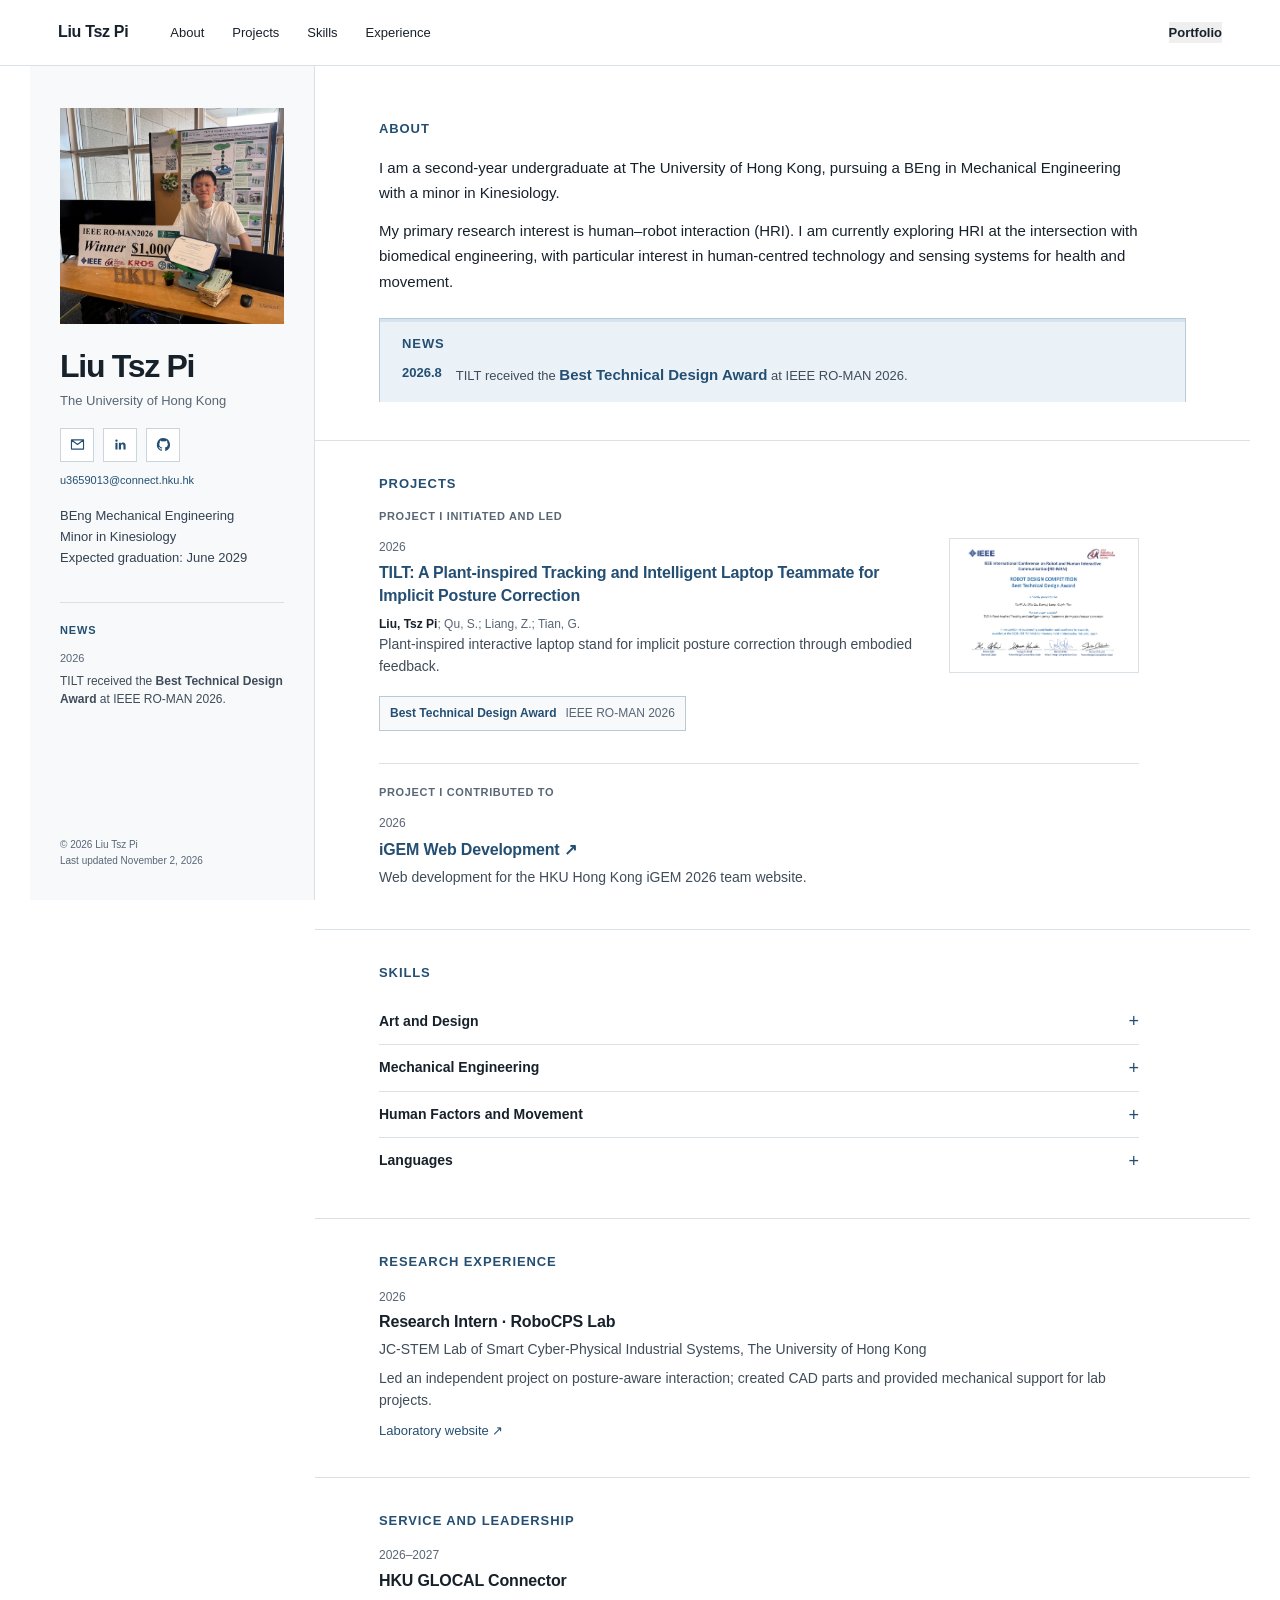
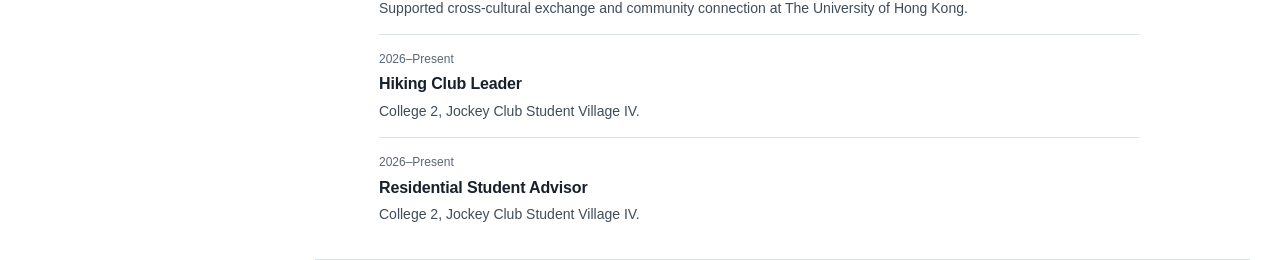
==== commit cecc8524: "Update homepage News layout" ====
--- a/index.html
+++ b/index.html
@@ -12,12 +12,14 @@
     <link rel="stylesheet" href="academic-footer.css?v=20261103" />
     <link rel="stylesheet" href="academic-projects.css?v=20261103" />
     <link rel="stylesheet" href="homepage-project-highlight.css?v=20261103" />
+    <link rel="stylesheet" href="homepage-collapsible.css?v=20261103" />
+    <link rel="stylesheet" href="homepage-news-window.css?v=20261103" />
   </head>
   <body>
     <header class="topbar"><a class="wordmark" href="#top">Liu Tsz Pi</a><nav aria-label="Main navigation"><a href="#about">About</a><a href="#projects">Projects</a><a href="#skills">Skills</a><a href="#research-experience">Experience</a></nav><button class="topbar-note portfolio-status" type="button" aria-expanded="false" aria-controls="portfolio-status-detail" title="Show portfolio status"><strong>Portfolio</strong><small id="portfolio-status-detail" hidden>Building in progress</small></button></header>
     <main id="top" class="page-shell">
       <aside class="profile-rail">
-        <figure class="profile-photo"><img src="/assets/liu-tsz-pi-profile.jpg" alt="Liu Tsz Pi at the IEEE RO-MAN 2026 Robot Design Competition" /></figure>
+        <figure class="profile-photo"><img src="assets/liu-tsz-pi-profile.jpg" alt="Liu Tsz Pi at the IEEE RO-MAN 2026 Robot Design Competition" /></figure>
         <h1>Liu Tsz Pi</h1>
         <p class="institution">The University of Hong Kong</p>
         <div class="profile-links" aria-label="Contact links">
@@ -28,16 +30,37 @@
         <a class="profile-email" href="mailto:u3659013@connect.hku.hk">u3659013@connect.hku.hk</a>
         <p class="affiliation">BEng Mechanical Engineering<br />Minor in Kinesiology<br />Expected graduation: June 2029</p>
         <section class="profile-news" aria-labelledby="news-title"><h2 id="news-title">News</h2><article><time datetime="2026">2026</time><p>TILT received the <strong>Best Technical Design Award</strong> at IEEE RO-MAN 2026.</p></article></section>
-        <div class="profile-legal"><span>© <span id="year"></span> Liu Tsz Pi</span><span>Last updated November 2026</span></div>
+        <div class="profile-legal"><span>© <span id="year"></span> Liu Tsz Pi</span><span>Last updated November 2, 2026</span></div>
       </aside>
       <div class="content-column">
         <section id="about" class="cv-section about-section"><h2>About</h2><div><p>I am a second-year undergraduate at The University of Hong Kong, pursuing a BEng in Mechanical Engineering with a minor in Kinesiology.</p><p>My primary research interest is human–robot interaction (HRI). I am currently exploring HRI at the intersection with biomedical engineering, with particular interest in human-centred technology and sensing systems for health and movement.</p></div></section>
-        <section id="projects" class="cv-section"><h2>Projects</h2><div class="section-body"><div class="project-group"><h3 class="project-group-label">Project I Initiated and Led</h3><div class="project-entry featured-project-entry"><div class="project-feature"><div class="project-copy"><div class="project-heading"><span>2026</span><h3><a href="/projects/TILT/">TILT — Tracking and Intelligent Laptop Teammate</a></h3></div><div class="project-details"><p>Plant-inspired interactive laptop stand for implicit posture correction through embodied feedback.</p><p class="project-meta"><strong>Best Technical Design Award</strong> · IEEE RO-MAN 2026</p></div></div><figure class="project-award"><img src="/assets/best-technical-design-award-2026.png" alt="Best Technical Design Award certificate presented to the TILT team at IEEE RO-MAN 2026" /></figure></div></div></div><div class="project-group"><h3 class="project-group-label">Project I Contributed To</h3><div class="project-entry"><div class="project-heading"><span>2026</span><h3><a href="https://2026.igem.wiki/hku-hongkong/" target="_blank" rel="noreferrer">iGEM Web Development ↗</a></h3></div><div class="project-details"><p>Web development for the HKU Hong Kong iGEM 2026 team website.</p></div></div></div></div></section>
+        <section id="projects" class="cv-section"><h2>Projects</h2><div class="section-body"><div class="project-group"><h3 class="project-group-label">Project I Initiated and Led</h3><div class="project-entry featured-project-entry"><div class="project-feature"><div class="project-copy"><div class="project-heading"><span>2026</span><h3><a href="/projects/TILT/">TILT — Tracking and Intelligent Laptop Teammate</a></h3></div><div class="project-details"><p>Plant-inspired interactive laptop stand for implicit posture correction through embodied feedback.</p><p class="project-meta"><strong>Best Technical Design Award</strong> · IEEE RO-MAN 2026</p></div></div><figure class="project-award"><img src="assets/best-technical-design-award-2026.png" alt="Best Technical Design Award certificate presented to the TILT team at IEEE RO-MAN 2026" /></figure></div></div></div><div class="project-group"><h3 class="project-group-label">Project I Contributed To</h3><div class="project-entry"><div class="project-heading"><span>2026</span><h3><a href="https://2026.igem.wiki/hku-hongkong/" target="_blank" rel="noreferrer">iGEM Web Development ↗</a></h3></div><div class="project-details"><p>Web development for the HKU Hong Kong iGEM 2026 team website.</p></div></div></div></div></section>
         <section id="skills" class="cv-section compact-section"><h2>Skills</h2><div class="skill-groups" aria-label="Skill categories"><article class="skill-item"><button class="skill-toggle" type="button" aria-expanded="false" aria-controls="skill-detail-design"><span>Art and Design</span><span class="skill-toggle-mark" aria-hidden="true">+</span></button><div class="skill-detail" id="skill-detail-design" hidden><ul><li>Drawing and visual composition, with experience in Chinese painting and a Level 10 qualification specialising in flower-and-bird painting.</li><li>Product, web, and human–computer interaction (HCI) design, using visual communication to develop clear and human-centred experiences.</li></ul></div></article><article class="skill-item"><button class="skill-toggle" type="button" aria-expanded="false" aria-controls="skill-detail-fabrication"><span>Mechanical Engineering</span><span class="skill-toggle-mark" aria-hidden="true">+</span></button><div class="skill-detail" id="skill-detail-fabrication" hidden><ul><li>3D modelling and mechanical design using Fusion 360 and SolidWorks, with experience translating concepts into physical prototypes.</li><li>Hands-on fabrication through 3D printing, rapid prototyping, and basic CNC tooling, including cutting aluminium tubes.</li></ul></div></article><article class="skill-item"><button class="skill-toggle" type="button" aria-expanded="false" aria-controls="skill-detail-movement"><span>Human Factors and Movement</span><span class="skill-toggle-mark" aria-hidden="true">+</span></button><div class="skill-detail" id="skill-detail-movement" hidden><ul><li>Kinesiology-informed understanding of human movement, supporting an interest in health, physical interaction, and human-centred technology.</li><li>Hiking Club leadership, including planning and leading outdoor activities for students in a safe and inclusive environment.</li></ul></div></article><article class="skill-item"><button class="skill-toggle" type="button" aria-expanded="false" aria-controls="skill-detail-languages"><span>Languages</span><span class="skill-toggle-mark" aria-hidden="true">+</span></button><div class="skill-detail" id="skill-detail-languages" hidden><ul><li>Cantonese, Mandarin, English, and Shaanxi dialect.</li></ul></div></article></div></section>
         <section id="research-experience" class="cv-section"><h2>Research Experience</h2><div class="section-body"><div class="entry"><time>2026</time><div><h3>Research Intern · RoboCPS Lab</h3><p>JC-STEM Lab of Smart Cyber-Physical Industrial Systems, The University of Hong Kong</p><p>Led an independent project on posture-aware interaction; created CAD parts and provided mechanical support for lab projects.</p><a href="https://cps.hku.hk/" target="_blank" rel="noreferrer">Laboratory website ↗</a></div></div></div></section>
         <section id="service" class="cv-section"><h2>Service and Leadership</h2><div class="section-body"><div class="entry"><time>2026–2027</time><div><h3>HKU GLOCAL Connector</h3><p>Supported cross-cultural exchange and community connection at The University of Hong Kong.</p></div></div><div class="entry"><time>2026–Present</time><div><h3>Hiking Club Leader</h3><p>College 2, Jockey Club Student Village IV.</p></div></div><div class="entry"><time>2026–Present</time><div><h3>Residential Student Advisor</h3><p>College 2, Jockey Club Student Village IV.</p></div></div></div></section>
       </div>
     </main>
-    <script>document.getElementById('year').textContent = new Date().getFullYear();const portfolioStatus=document.querySelector('.portfolio-status');const portfolioDetail=document.getElementById('portfolio-status-detail');portfolioStatus.addEventListener('click',()=>{const isOpen=portfolioStatus.getAttribute('aria-expanded')==='true';portfolioStatus.setAttribute('aria-expanded',String(!isOpen));portfolioDetail.hidden=isOpen;});document.querySelectorAll('.skill-toggle').forEach((toggle)=>toggle.addEventListener('click',()=>{const detail=document.getElementById(toggle.getAttribute('aria-controls'));const isOpen=toggle.getAttribute('aria-expanded')==='true';toggle.setAttribute('aria-expanded',String(!isOpen));detail.hidden=isOpen;}));const tiltLink=document.querySelector('a[href="/projects/TILT/"]');if(tiltLink){tiltLink.textContent='TILT: A Plant-inspired Tracking and Intelligent Laptop Teammate for Implicit Posture Correction';const heading=tiltLink.closest('.project-heading');const authors=document.createElement('p');authors.className='project-authors-home';authors.innerHTML='<strong>Liu, Tsz Pi</strong>; Qu, S.; Liang, Z.; Tian, G.';heading.append(authors);const meta=tiltLink.closest('.project-entry').querySelector('.project-meta');meta.className='project-meta project-award-highlight-home';meta.innerHTML='<strong>Best Technical Design Award</strong><span>IEEE RO-MAN 2026</span>';}</script>
+    <script>document.getElementById('year').textContent = new Date().getFullYear();const portfolioStatus=document.querySelector('.portfolio-status');const portfolioDetail=document.getElementById('portfolio-status-detail');portfolioStatus.addEventListener('click',()=>{const isOpen=portfolioStatus.getAttribute('aria-expanded')==='true';portfolioStatus.setAttribute('aria-expanded',String(!isOpen));portfolioDetail.hidden=isOpen;});document.querySelectorAll('.skill-toggle').forEach((toggle)=>toggle.addEventListener('click',()=>{const detail=document.getElementById(toggle.getAttribute('aria-controls'));const isOpen=toggle.getAttribute('aria-expanded')==='true';toggle.setAttribute('aria-expanded',String(!isOpen));detail.hidden=isOpen;}));const tiltLink=document.querySelector('a[href="/projects/TILT/"]');if(tiltLink){tiltLink.textContent='TILT: A Plant-inspired Tracking and Intelligent Laptop Teammate for Implicit Posture Correction';const heading=tiltLink.closest('.project-heading');const authors=document.createElement('p');authors.className='project-authors-home';authors.innerHTML='<strong>Liu, Tsz Pi</strong>; Qu, S.; Liang, Z.; Tian, G.';heading.append(authors);const meta=tiltLink.closest('.project-entry').querySelector('.project-meta');meta.className='project-meta project-award-highlight-home';meta.innerHTML='<strong>Best Technical Design Award</strong><span>IEEE RO-MAN 2026</span>';}
+      const aboutSection=document.querySelector('#about');
+      const projectsSection=document.querySelector('#projects');
+      if(aboutSection&&projectsSection){
+        const newsSection=document.createElement('section');
+        newsSection.id='news-panel';
+        newsSection.className='cv-section homepage-news-panel';
+        newsSection.innerHTML='<div class="section-heading-row"><h2>News</h2><button class="section-toggle" type="button" aria-expanded="false">Show all news <span aria-hidden="true">+</span></button></div><div class="homepage-news-list"><article class="homepage-news-item is-highlighted"><time>2026</time><div><strong>Best Technical Design Award</strong><p>TILT received the Best Technical Design Award at IEEE RO-MAN 2026.</p></div></article><div class="homepage-news-additional" hidden><article class="homepage-news-item"><time>2026</time><div><strong>RoboCPS Lab</strong><p>Joined the JC-STEM Lab of Smart Cyber-Physical Industrial Systems at The University of Hong Kong.</p></div></article><article class="homepage-news-item"><time>2026</time><div><strong>iGEM Web Development</strong><p>Contributed web development to the HKU Hong Kong iGEM 2026 team website.</p></div></article></div></div>';
+        aboutSection.append(newsSection);
+        const newsHeader=newsSection.querySelector('.section-heading-row');
+        newsSection.replaceChildren(newsHeader.querySelector('h2'),newsSection.querySelector('.homepage-news-list'),newsHeader.querySelector('.section-toggle'));
+        newsSection.querySelector('.homepage-news-item.is-highlighted time').textContent='2026.8';
+        newsSection.querySelector('.homepage-news-item.is-highlighted div').innerHTML='TILT received the <strong>Best Technical Design Award</strong> at IEEE RO-MAN 2026.';
+        const newsToggle=newsSection.querySelector('.section-toggle');
+        newsToggle.setAttribute('aria-label','Show all news');
+        newsToggle.innerHTML='<span aria-hidden="true">+</span>';
+        const newsAdditional=newsSection.querySelector('.homepage-news-additional');
+        newsToggle.addEventListener('click',()=>{const isOpen=newsToggle.getAttribute('aria-expanded')==='true';newsToggle.setAttribute('aria-expanded',String(!isOpen));newsAdditional.hidden=isOpen;newsToggle.innerHTML=isOpen?'<span aria-hidden="true">+</span>':'<span aria-hidden="true">−</span>';newsToggle.setAttribute('aria-label',isOpen?'Show all news':'Hide additional news');});
+        newsAdditional.remove();
+        newsToggle.remove();
+      }
+    </script>
   </body>
 </html>
--- a/homepage-collapsible.css
+++ b/homepage-collapsible.css
@@ -0,0 +1 @@
+.section-heading-row{display:flex;align-items:center;justify-content:space-between;gap:20px}.section-heading-row h2{margin-bottom:0}.section-toggle{border:0;background:transparent;color:var(--blue);font:600 12px/1.4 Arial,Helvetica,sans-serif;cursor:pointer;padding:4px 0}.section-toggle:hover{text-decoration:underline;text-underline-offset:3px}.section-toggle span{display:inline-block;margin-left:5px;font-size:15px}.homepage-news-panel{background:#f7f9fb}.homepage-news-list{max-width:760px;margin-top:18px}.homepage-news-item{display:grid;grid-template-columns:78px minmax(0,1fr);gap:18px;padding:16px 0;border-top:1px solid var(--rule)}.homepage-news-item time{color:var(--muted);font-size:13px}.homepage-news-item strong{color:var(--ink);font-size:15px}.homepage-news-item p{margin:4px 0 0;color:#3f4c59;font-size:14px;line-height:1.55}.homepage-news-item.is-highlighted{margin:0 -14px;padding:16px 14px;border:1px solid #b8c9d8;background:#fff}.homepage-news-item.is-highlighted strong{color:var(--blue)}.homepage-news-additional{margin-top:0}.collapsible-experience .section-body{margin-top:17px}.experience-summary{display:flex;align-items:center;justify-content:space-between;gap:18px;max-width:760px;color:#3f4c59;font-size:14px;line-height:1.5}.experience-summary>span{min-width:0}.collapsible-experience .section-body[hidden],.homepage-news-additional[hidden]{display:none}@media(max-width:760px){.section-heading-row{align-items:flex-start}.section-toggle{font-size:11px;white-space:nowrap}.homepage-news-item{grid-template-columns:56px minmax(0,1fr);gap:12px}.homepage-news-item.is-highlighted{margin:0 -10px;padding-inline:10px}.homepage-news-item p{font-size:13px}.experience-summary{align-items:flex-start;flex-direction:column;gap:8px;font-size:13px}.collapsible-experience .section-body{margin-top:14px}}
--- a/homepage-news-window.css
+++ b/homepage-news-window.css
@@ -0,0 +1 @@
+.homepage-news-panel{display:grid;grid-template-columns:1fr;align-items:start;gap:10px;margin:24px 0 0;padding:16px 22px;border:1px solid #b8c9d8;border-bottom:0;background:#eaf2f8;box-shadow:inset 0 3px 0 #d3e4f0}.homepage-news-panel>h2{grid-column:1;margin:0;line-height:1.45}.homepage-news-panel>.homepage-news-list{grid-column:1;margin:0;min-width:0}.homepage-news-panel .homepage-news-item.is-highlighted{display:grid;grid-template-columns:max-content minmax(0,1fr);gap:14px;margin:0;padding:0;border:0;background:transparent}.homepage-news-panel .homepage-news-item.is-highlighted time{font-weight:700;color:var(--blue);font-size:13px;line-height:1.45}.homepage-news-panel .homepage-news-item.is-highlighted div{color:#3f4c59;font-size:13px;line-height:1.45}.homepage-news-panel .homepage-news-item.is-highlighted strong{color:var(--blue);font-weight:700}.homepage-news-panel .homepage-news-additional{grid-column:1;margin-top:11px}.homepage-news-panel .homepage-news-additional .homepage-news-item{padding:9px 0;border-color:#c5d6e1}.homepage-news-panel .homepage-news-additional .homepage-news-item:first-child{border-top:1px solid #c5d6e1}@media(max-width:760px){.homepage-news-panel{gap:8px;margin-top:20px;padding:13px 15px}.homepage-news-panel .homepage-news-item.is-highlighted{grid-template-columns:max-content minmax(0,1fr);gap:9px}.homepage-news-panel .homepage-news-item.is-highlighted div{font-size:12px}}
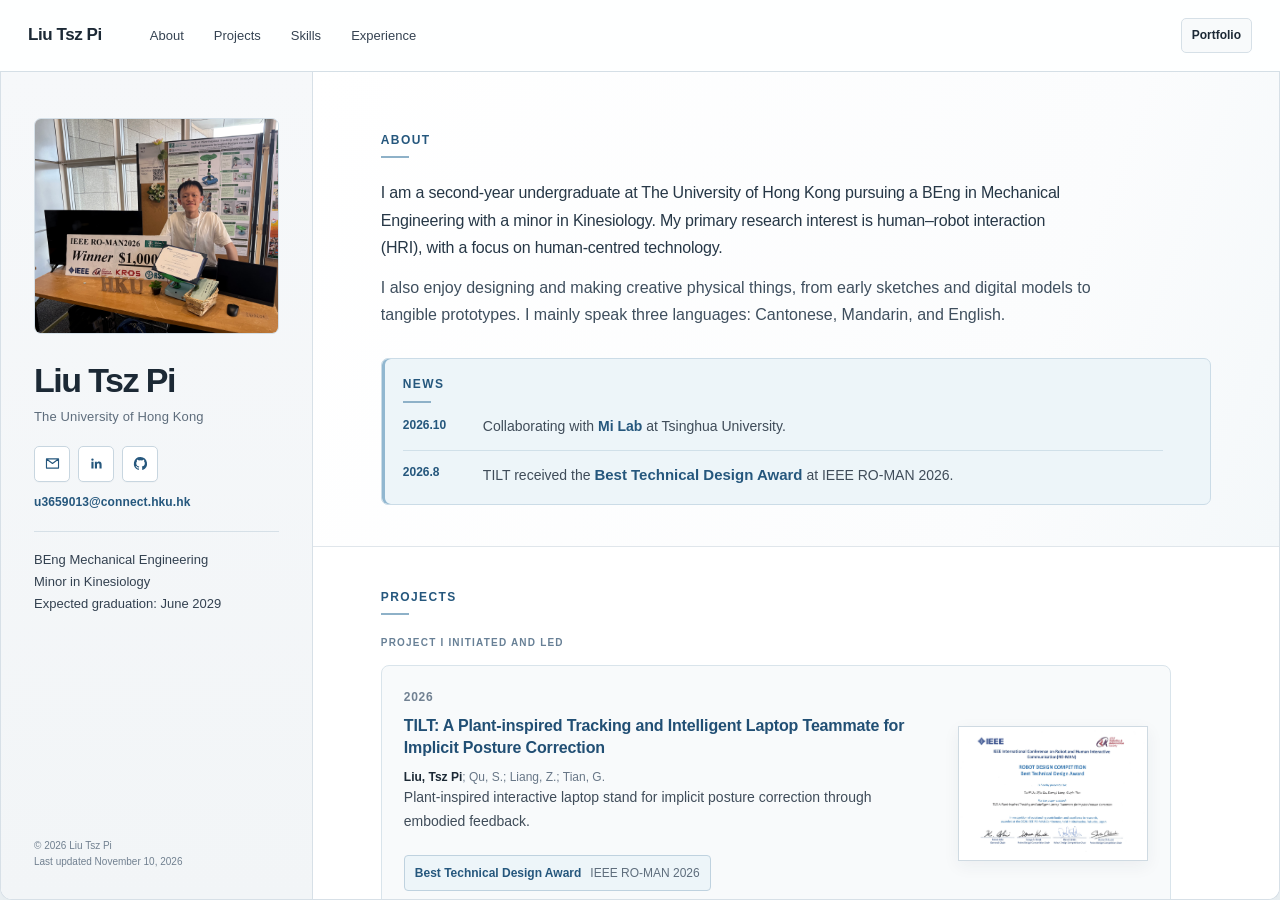
==== commit 28f3fca6: "Refine academic homepage layout" ====
--- a/index.html
+++ b/index.html
@@ -14,6 +14,7 @@
     <link rel="stylesheet" href="homepage-project-highlight.css?v=20261103" />
     <link rel="stylesheet" href="homepage-collapsible.css?v=20261103" />
     <link rel="stylesheet" href="homepage-news-window.css?v=20261103" />
+    <link rel="stylesheet" href="homepage-refinement.css?v=20261110" />
   </head>
   <body>
     <header class="topbar"><a class="wordmark" href="#top">Liu Tsz Pi</a><nav aria-label="Main navigation"><a href="#about">About</a><a href="#projects">Projects</a><a href="#skills">Skills</a><a href="#research-experience">Experience</a></nav><button class="topbar-note portfolio-status" type="button" aria-expanded="false" aria-controls="portfolio-status-detail" title="Show portfolio status"><strong>Portfolio</strong><small id="portfolio-status-detail" hidden>Building in progress</small></button></header>
@@ -29,15 +30,14 @@
         </div>
         <a class="profile-email" href="mailto:u3659013@connect.hku.hk">u3659013@connect.hku.hk</a>
         <p class="affiliation">BEng Mechanical Engineering<br />Minor in Kinesiology<br />Expected graduation: June 2029</p>
-        <section class="profile-news" aria-labelledby="news-title"><h2 id="news-title">News</h2><article><time datetime="2026">2026</time><p>TILT received the <strong>Best Technical Design Award</strong> at IEEE RO-MAN 2026.</p></article></section>
-        <div class="profile-legal"><span>© <span id="year"></span> Liu Tsz Pi</span><span>Last updated November 2, 2026</span></div>
+        <div class="profile-legal"><span>© <span id="year"></span> Liu Tsz Pi</span><span>Last updated November 10, 2026</span></div>
       </aside>
       <div class="content-column">
-        <section id="about" class="cv-section about-section"><h2>About</h2><div><p>I am a second-year undergraduate at The University of Hong Kong, pursuing a BEng in Mechanical Engineering with a minor in Kinesiology.</p><p>My primary research interest is human–robot interaction (HRI). I am currently exploring HRI at the intersection with biomedical engineering, with particular interest in human-centred technology and sensing systems for health and movement.</p></div></section>
+        <section id="about" class="cv-section about-section"><h2>About</h2><div><p>I am a second-year undergraduate at The University of Hong Kong pursuing a BEng in Mechanical Engineering with a minor in Kinesiology. My primary research interest is human–robot interaction (HRI), with a focus on human-centred technology.</p><p>I also enjoy designing and making creative physical things, from early sketches and digital models to tangible prototypes. I mainly speak three languages: Cantonese, Mandarin, and English.</p></div></section>
         <section id="projects" class="cv-section"><h2>Projects</h2><div class="section-body"><div class="project-group"><h3 class="project-group-label">Project I Initiated and Led</h3><div class="project-entry featured-project-entry"><div class="project-feature"><div class="project-copy"><div class="project-heading"><span>2026</span><h3><a href="/projects/TILT/">TILT — Tracking and Intelligent Laptop Teammate</a></h3></div><div class="project-details"><p>Plant-inspired interactive laptop stand for implicit posture correction through embodied feedback.</p><p class="project-meta"><strong>Best Technical Design Award</strong> · IEEE RO-MAN 2026</p></div></div><figure class="project-award"><img src="assets/best-technical-design-award-2026.png" alt="Best Technical Design Award certificate presented to the TILT team at IEEE RO-MAN 2026" /></figure></div></div></div><div class="project-group"><h3 class="project-group-label">Project I Contributed To</h3><div class="project-entry"><div class="project-heading"><span>2026</span><h3><a href="https://2026.igem.wiki/hku-hongkong/" target="_blank" rel="noreferrer">iGEM Web Development ↗</a></h3></div><div class="project-details"><p>Web development for the HKU Hong Kong iGEM 2026 team website.</p></div></div></div></div></section>
-        <section id="skills" class="cv-section compact-section"><h2>Skills</h2><div class="skill-groups" aria-label="Skill categories"><article class="skill-item"><button class="skill-toggle" type="button" aria-expanded="false" aria-controls="skill-detail-design"><span>Art and Design</span><span class="skill-toggle-mark" aria-hidden="true">+</span></button><div class="skill-detail" id="skill-detail-design" hidden><ul><li>Drawing and visual composition, with experience in Chinese painting and a Level 10 qualification specialising in flower-and-bird painting.</li><li>Product, web, and human–computer interaction (HCI) design, using visual communication to develop clear and human-centred experiences.</li></ul></div></article><article class="skill-item"><button class="skill-toggle" type="button" aria-expanded="false" aria-controls="skill-detail-fabrication"><span>Mechanical Engineering</span><span class="skill-toggle-mark" aria-hidden="true">+</span></button><div class="skill-detail" id="skill-detail-fabrication" hidden><ul><li>3D modelling and mechanical design using Fusion 360 and SolidWorks, with experience translating concepts into physical prototypes.</li><li>Hands-on fabrication through 3D printing, rapid prototyping, and basic CNC tooling, including cutting aluminium tubes.</li></ul></div></article><article class="skill-item"><button class="skill-toggle" type="button" aria-expanded="false" aria-controls="skill-detail-movement"><span>Human Factors and Movement</span><span class="skill-toggle-mark" aria-hidden="true">+</span></button><div class="skill-detail" id="skill-detail-movement" hidden><ul><li>Kinesiology-informed understanding of human movement, supporting an interest in health, physical interaction, and human-centred technology.</li><li>Hiking Club leadership, including planning and leading outdoor activities for students in a safe and inclusive environment.</li></ul></div></article><article class="skill-item"><button class="skill-toggle" type="button" aria-expanded="false" aria-controls="skill-detail-languages"><span>Languages</span><span class="skill-toggle-mark" aria-hidden="true">+</span></button><div class="skill-detail" id="skill-detail-languages" hidden><ul><li>Cantonese, Mandarin, English, and Shaanxi dialect.</li></ul></div></article></div></section>
-        <section id="research-experience" class="cv-section"><h2>Research Experience</h2><div class="section-body"><div class="entry"><time>2026</time><div><h3>Research Intern · RoboCPS Lab</h3><p>JC-STEM Lab of Smart Cyber-Physical Industrial Systems, The University of Hong Kong</p><p>Led an independent project on posture-aware interaction; created CAD parts and provided mechanical support for lab projects.</p><a href="https://cps.hku.hk/" target="_blank" rel="noreferrer">Laboratory website ↗</a></div></div></div></section>
-        <section id="service" class="cv-section"><h2>Service and Leadership</h2><div class="section-body"><div class="entry"><time>2026–2027</time><div><h3>HKU GLOCAL Connector</h3><p>Supported cross-cultural exchange and community connection at The University of Hong Kong.</p></div></div><div class="entry"><time>2026–Present</time><div><h3>Hiking Club Leader</h3><p>College 2, Jockey Club Student Village IV.</p></div></div><div class="entry"><time>2026–Present</time><div><h3>Residential Student Advisor</h3><p>College 2, Jockey Club Student Village IV.</p></div></div></div></section>
+        <section id="skills" class="cv-section compact-section"><h2>Skills</h2><div class="skill-groups" aria-label="Skill categories"><article class="skill-item"><button class="skill-toggle" type="button" aria-expanded="false" aria-controls="skill-detail-design"><span>Art and Design</span><span class="skill-toggle-mark" aria-hidden="true">+</span></button><div class="skill-detail" id="skill-detail-design" hidden><ul><li>Drawing and visual composition, with experience in Chinese painting and a Level 10 qualification specialising in flower-and-bird painting.</li><li>Product, web, and human–computer interaction (HCI) design, using visual communication to develop clear and human-centred experiences.</li></ul></div></article><article class="skill-item"><button class="skill-toggle" type="button" aria-expanded="false" aria-controls="skill-detail-fabrication"><span>Mechanical Engineering</span><span class="skill-toggle-mark" aria-hidden="true">+</span></button><div class="skill-detail" id="skill-detail-fabrication" hidden><ul><li>3D modelling and mechanical design using Fusion 360 and SolidWorks, with experience translating concepts into physical prototypes.</li><li>Hands-on fabrication through 3D printing, rapid prototyping, and basic CNC tooling, including cutting aluminium tubes.</li></ul></div></article><article class="skill-item"><button class="skill-toggle" type="button" aria-expanded="false" aria-controls="skill-detail-movement"><span>Human Factors and Movement</span><span class="skill-toggle-mark" aria-hidden="true">+</span></button><div class="skill-detail" id="skill-detail-movement" hidden><ul><li>Kinesiology-informed understanding of human movement, supporting an interest in health, physical interaction, and human-centred technology.</li></ul></div></article><article class="skill-item"><button class="skill-toggle" type="button" aria-expanded="false" aria-controls="skill-detail-languages"><span>Languages</span><span class="skill-toggle-mark" aria-hidden="true">+</span></button><div class="skill-detail" id="skill-detail-languages" hidden><ul><li>Cantonese, Mandarin, English, and Shaanxi dialect.</li></ul></div></article></div></section>
+        <section id="research-experience" class="cv-section"><h2>Research Experience</h2><div class="section-body"><div class="entry"><time>2026</time><div><h3>Research Intern · RoboCPS Lab</h3><p>JC-STEM Lab of Smart Cyber-Physical Industrial Systems, The University of Hong Kong</p><a href="https://cps.hku.hk/" target="_blank" rel="noreferrer">Laboratory website ↗</a></div></div></div></section>
+        <section id="service" class="cv-section"><h2>Service and Leadership</h2><div class="section-body"><div class="entry"><time>2026–2027</time><div><h3>HKU GLOCAL Connector</h3><p>As a Hong Kong local student, supported international students in adapting to life in Hong Kong and learning about the city through cross-cultural exchange.</p></div></div><div class="entry"><time>2026–Present</time><div><h3>Hiking Club Leader</h3><p>College 2, Jockey Club Student Village IV.</p></div></div><div class="entry"><time>2026–Present</time><div><h3>Residential Student Advisor</h3><p>College 2, Jockey Club Student Village IV.</p></div></div></div></section>
       </div>
     </main>
     <script>document.getElementById('year').textContent = new Date().getFullYear();const portfolioStatus=document.querySelector('.portfolio-status');const portfolioDetail=document.getElementById('portfolio-status-detail');portfolioStatus.addEventListener('click',()=>{const isOpen=portfolioStatus.getAttribute('aria-expanded')==='true';portfolioStatus.setAttribute('aria-expanded',String(!isOpen));portfolioDetail.hidden=isOpen;});document.querySelectorAll('.skill-toggle').forEach((toggle)=>toggle.addEventListener('click',()=>{const detail=document.getElementById(toggle.getAttribute('aria-controls'));const isOpen=toggle.getAttribute('aria-expanded')==='true';toggle.setAttribute('aria-expanded',String(!isOpen));detail.hidden=isOpen;}));const tiltLink=document.querySelector('a[href="/projects/TILT/"]');if(tiltLink){tiltLink.textContent='TILT: A Plant-inspired Tracking and Intelligent Laptop Teammate for Implicit Posture Correction';const heading=tiltLink.closest('.project-heading');const authors=document.createElement('p');authors.className='project-authors-home';authors.innerHTML='<strong>Liu, Tsz Pi</strong>; Qu, S.; Liang, Z.; Tian, G.';heading.append(authors);const meta=tiltLink.closest('.project-entry').querySelector('.project-meta');meta.className='project-meta project-award-highlight-home';meta.innerHTML='<strong>Best Technical Design Award</strong><span>IEEE RO-MAN 2026</span>';}
@@ -47,18 +47,11 @@
         const newsSection=document.createElement('section');
         newsSection.id='news-panel';
         newsSection.className='cv-section homepage-news-panel';
-        newsSection.innerHTML='<div class="section-heading-row"><h2>News</h2><button class="section-toggle" type="button" aria-expanded="false">Show all news <span aria-hidden="true">+</span></button></div><div class="homepage-news-list"><article class="homepage-news-item is-highlighted"><time>2026</time><div><strong>Best Technical Design Award</strong><p>TILT received the Best Technical Design Award at IEEE RO-MAN 2026.</p></div></article><div class="homepage-news-additional" hidden><article class="homepage-news-item"><time>2026</time><div><strong>RoboCPS Lab</strong><p>Joined the JC-STEM Lab of Smart Cyber-Physical Industrial Systems at The University of Hong Kong.</p></div></article><article class="homepage-news-item"><time>2026</time><div><strong>iGEM Web Development</strong><p>Contributed web development to the HKU Hong Kong iGEM 2026 team website.</p></div></article></div></div>';
+        newsSection.innerHTML='<div class="section-heading-row"><h2>News</h2><button class="section-toggle" type="button" aria-expanded="false">Show all news <span aria-hidden="true">+</span></button></div><div class="homepage-news-list"><article class="homepage-news-item is-highlighted"><time>2026.10</time><div>Collaborating with <a href="https://www.milab.design/" target="_blank" rel="noreferrer">Mi Lab</a> at Tsinghua University.</div></article><article class="homepage-news-item"><time>2026.8</time><div>TILT received the <strong>Best Technical Design Award</strong> at IEEE RO-MAN 2026.</div></article></div>';
         aboutSection.append(newsSection);
         const newsHeader=newsSection.querySelector('.section-heading-row');
         newsSection.replaceChildren(newsHeader.querySelector('h2'),newsSection.querySelector('.homepage-news-list'),newsHeader.querySelector('.section-toggle'));
-        newsSection.querySelector('.homepage-news-item.is-highlighted time').textContent='2026.8';
-        newsSection.querySelector('.homepage-news-item.is-highlighted div').innerHTML='TILT received the <strong>Best Technical Design Award</strong> at IEEE RO-MAN 2026.';
         const newsToggle=newsSection.querySelector('.section-toggle');
-        newsToggle.setAttribute('aria-label','Show all news');
-        newsToggle.innerHTML='<span aria-hidden="true">+</span>';
-        const newsAdditional=newsSection.querySelector('.homepage-news-additional');
-        newsToggle.addEventListener('click',()=>{const isOpen=newsToggle.getAttribute('aria-expanded')==='true';newsToggle.setAttribute('aria-expanded',String(!isOpen));newsAdditional.hidden=isOpen;newsToggle.innerHTML=isOpen?'<span aria-hidden="true">+</span>':'<span aria-hidden="true">−</span>';newsToggle.setAttribute('aria-label',isOpen?'Show all news':'Hide additional news');});
-        newsAdditional.remove();
         newsToggle.remove();
       }
     </script>
--- a/homepage-news-window.css
+++ b/homepage-news-window.css
@@ -1 +1 @@
-.homepage-news-panel{display:grid;grid-template-columns:1fr;align-items:start;gap:10px;margin:24px 0 0;padding:16px 22px;border:1px solid #b8c9d8;border-bottom:0;background:#eaf2f8;box-shadow:inset 0 3px 0 #d3e4f0}.homepage-news-panel>h2{grid-column:1;margin:0;line-height:1.45}.homepage-news-panel>.homepage-news-list{grid-column:1;margin:0;min-width:0}.homepage-news-panel .homepage-news-item.is-highlighted{display:grid;grid-template-columns:max-content minmax(0,1fr);gap:14px;margin:0;padding:0;border:0;background:transparent}.homepage-news-panel .homepage-news-item.is-highlighted time{font-weight:700;color:var(--blue);font-size:13px;line-height:1.45}.homepage-news-panel .homepage-news-item.is-highlighted div{color:#3f4c59;font-size:13px;line-height:1.45}.homepage-news-panel .homepage-news-item.is-highlighted strong{color:var(--blue);font-weight:700}.homepage-news-panel .homepage-news-additional{grid-column:1;margin-top:11px}.homepage-news-panel .homepage-news-additional .homepage-news-item{padding:9px 0;border-color:#c5d6e1}.homepage-news-panel .homepage-news-additional .homepage-news-item:first-child{border-top:1px solid #c5d6e1}@media(max-width:760px){.homepage-news-panel{gap:8px;margin-top:20px;padding:13px 15px}.homepage-news-panel .homepage-news-item.is-highlighted{grid-template-columns:max-content minmax(0,1fr);gap:9px}.homepage-news-panel .homepage-news-item.is-highlighted div{font-size:12px}}
+.homepage-news-panel{display:grid;grid-template-columns:1fr;align-items:start;gap:12px;margin:24px 0 0;padding:16px 22px;border:1px solid #b8c9d8;border-bottom:0;background:#eaf2f8;box-shadow:inset 0 3px 0 #d3e4f0}.homepage-news-panel>h2{grid-column:1;margin:0;line-height:1.45}.homepage-news-panel>.homepage-news-list{display:grid;grid-column:1;gap:12px;margin:0;min-width:0}.homepage-news-panel .homepage-news-item{display:grid;grid-template-columns:66px minmax(0,1fr);gap:14px;align-items:start;margin:0;padding:0 0 12px;border:0;border-bottom:1px solid #c5d6e1;background:transparent}.homepage-news-panel .homepage-news-item:last-child{padding-bottom:0;border-bottom:0}.homepage-news-panel .homepage-news-item time{font-weight:700;color:var(--blue);font-size:13px;line-height:1.5;white-space:nowrap}.homepage-news-panel .homepage-news-item div{color:#3f4c59;font-size:13px;line-height:1.5;min-width:0}.homepage-news-panel .homepage-news-item a{color:var(--blue);font-weight:700;text-underline-offset:3px}.homepage-news-panel .homepage-news-item strong{color:var(--blue);font-weight:700}.homepage-news-panel .homepage-news-additional{grid-column:1;margin-top:11px}.homepage-news-panel .homepage-news-additional .homepage-news-item{padding:9px 0;border-color:#c5d6e1}.homepage-news-panel .homepage-news-additional .homepage-news-item:first-child{border-top:1px solid #c5d6e1}@media(max-width:760px){.homepage-news-panel{gap:9px;margin-top:20px;padding:13px 15px}.homepage-news-panel>.homepage-news-list{gap:9px}.homepage-news-panel .homepage-news-item{grid-template-columns:54px minmax(0,1fr);gap:10px;padding-bottom:9px}.homepage-news-panel .homepage-news-item div{font-size:12px;line-height:1.5}}
--- a/homepage-refinement.css
+++ b/homepage-refinement.css
@@ -0,0 +1,102 @@
+/* Homepage refinement: formal research profile with a quieter, more human rhythm. */
+:root{--ink:#1c2935;--muted:#5e6d7c;--blue:#25577d;--rule:#d8e1e8;--paper:#f4f7f9;--white:#fff;--page:1320px;--rail:312px;--pad-x:clamp(38px,5.3vw,82px)}
+body{background:#edf2f5}
+.topbar{min-height:72px;gap:48px;background:rgba(255,255,255,.94);backdrop-filter:blur(12px);border-bottom-color:#d5dfe6}
+.wordmark{font-size:17px;letter-spacing:-.025em}
+.topbar nav{gap:30px}
+.topbar nav a{position:relative;padding:6px 0;color:#354352;transition:color .18s ease}
+.topbar nav a::after{position:absolute;right:0;bottom:1px;left:0;height:1px;background:var(--blue);content:"";transform:scaleX(0);transform-origin:left;transition:transform .18s ease}
+.topbar nav a:hover,.topbar nav a:focus-visible{color:var(--blue);text-decoration:none}
+.topbar nav a:hover::after,.topbar nav a:focus-visible::after{transform:scaleX(1)}
+.portfolio-status{align-items:center;padding:7px 10px;border:1px solid #d6e0e7;border-radius:5px;background:#f8fafb;transition:border-color .18s ease,background .18s ease}
+.portfolio-status:hover{border-color:#9eb7c9;background:#f1f6f9}
+.portfolio-status strong{font-size:12px}
+.page-shell{min-height:calc(100vh - 72px);margin:28px auto 36px;overflow:hidden;border:1px solid #d7e0e7;border-radius:12px;background:var(--white);box-shadow:0 16px 44px rgba(27,47,64,.055)}
+.profile-rail{top:72px;height:calc(100vh - 100px);padding:46px 33px 30px;border-right-color:#d7e0e7;background:linear-gradient(180deg,#f6f8fa 0%,#f2f5f7 100%)}
+.profile-photo{height:clamp(178px,24vh,242px);margin-bottom:27px;border:1px solid #d4dfe7;border-radius:7px;background:#e9eef2}
+.profile-photo img{filter:saturate(.94) contrast(1.02)}
+.profile-rail h1{margin-bottom:8px;font-size:34px;letter-spacing:-.045em}
+.institution{margin-bottom:19px;font-size:13px;letter-spacing:.01em}
+.profile-links{gap:8px;margin-bottom:17px}
+.profile-links a{width:36px;height:36px;border-radius:5px;border-color:#c8d6e0;box-shadow:0 1px 1px rgba(22,39,53,.025);transition:transform .16s ease,border-color .16s ease,background .16s ease}
+.profile-links a:hover{border-color:var(--blue);background:#eef5f9;transform:translateY(-1px)}
+.profile-email{margin:-5px 0 20px;font-size:11px;font-weight:600;letter-spacing:.01em}
+.affiliation{padding-top:17px;border-top:1px solid #d6e0e7;font-size:13px;line-height:1.72}
+.profile-legal{padding-top:25px;color:#718090}
+.content-column{background:#fff}
+.cv-section{padding:42px var(--pad-x);border-bottom-color:#e0e6eb}
+.cv-section h2{position:relative;margin-bottom:21px;padding-bottom:10px;font-size:12px;letter-spacing:.115em}
+.cv-section h2::after{position:absolute;bottom:0;left:0;width:28px;height:2px;background:#8eb1c8;content:""}
+.about-section{padding-top:60px;padding-bottom:41px;background:linear-gradient(110deg,#fff 0%,#fbfcfd 73%,#f4f8fa 100%)}
+.about-section>div,.section-body{max-width:790px}
+.about-section p{font-size:16px;line-height:1.78}
+.about-section p:first-child{max-width:700px;color:#263746;font-size:18px;line-height:1.67;letter-spacing:-.012em}
+.about-section p+p{max-width:765px;color:#3f4f5e}
+.homepage-news-panel{margin-top:29px!important;border:1px solid #cbdce7!important;border-radius:7px;background:#edf5f9!important;box-shadow:inset 3px 0 0 #91b7d0!important}
+.homepage-news-panel>h2{margin-bottom:1px!important}
+.homepage-news-panel .homepage-news-item{border-bottom-color:#d0e0e9!important}
+.homepage-news-panel .homepage-news-item a{text-decoration-thickness:1px}
+.project-group-label{margin-bottom:15px;color:#688096;font-size:10px;letter-spacing:.12em}
+.project-group+.project-group{margin-top:30px;padding-top:27px;border-top-color:#e0e7ec}
+.project-feature{gap:30px;padding:22px;border:1px solid #d9e4eb;border-radius:8px;background:#f8fafb}
+.project-heading>span{margin-bottom:7px;color:#718192;font-size:11px;font-weight:700;letter-spacing:.06em}
+.project-heading h3,.entry h3{font-size:17px;line-height:1.36}
+.project-heading h3 a{color:#214f74}
+.project-details p,.entry p{font-size:14px;line-height:1.68}
+.project-authors-home{margin-top:9px;color:#687787}
+.project-meta.project-award-highlight-home{margin-top:15px!important;border-radius:4px;border-color:#bfd2df;background:#edf5f9}
+.project-award{align-self:center}
+.project-award img{border-color:#cfdae2;box-shadow:0 5px 16px rgba(31,54,73,.06)}
+.skill-groups{display:grid;grid-template-columns:repeat(2,minmax(0,1fr));gap:12px;max-width:820px}
+.skill-groups article.skill-item{border:1px solid #d9e3e9;border-radius:7px;background:#fbfcfd;transition:border-color .18s ease,box-shadow .18s ease}
+.skill-groups article.skill-item:hover{border-color:#b9cfdd;box-shadow:0 5px 16px rgba(29,58,78,.04)}
+.skill-toggle{min-height:58px;padding:13px 16px}
+.skill-toggle span:first-child{font-size:14px}
+.skill-detail{padding:0 18px 16px}
+.skill-detail ul{gap:9px;padding-left:17px}
+.skill-detail li{font-size:12px;line-height:1.65}
+.entry{position:relative;padding:18px 0 19px 19px;border-top:0}
+.entry::before{position:absolute;top:21px;bottom:-1px;left:0;width:2px;background:#d6e4ed;content:""}
+.entry:last-child::before{bottom:20px}
+.entry time{margin-bottom:6px;color:#668198;font-weight:700;letter-spacing:.02em}
+.entry h3{margin-bottom:6px}
+.entry p{max-width:720px}
+.entry a{display:inline-block;margin-top:5px;font-weight:600}
+.compact-section{background:#fbfcfd}
+@media(min-width:1500px){.page-shell{margin-top:34px;margin-bottom:42px}.profile-rail{padding-inline:36px}}
+@media(max-width:980px) and (min-width:761px){:root{--rail:265px;--pad-x:42px}.topbar{gap:30px}.topbar nav{gap:21px}.profile-rail{padding-inline:27px}.project-feature{gap:21px;padding:18px}.skill-groups{grid-template-columns:1fr}}
+@media(max-width:760px){body{background:#fff}.topbar{min-height:0;padding:16px 7% 13px;gap:11px;background:rgba(255,255,255,.98)}.topbar nav{gap:clamp(17px,6.4vw,32px);padding-top:2px}.topbar nav a{padding:4px 0}.portfolio-status{padding:5px 9px}.page-shell{margin:0;border:0;border-radius:0;box-shadow:none}.profile-rail{height:auto;padding:36px 7% 30px;border-bottom-color:#dde5ea;background:linear-gradient(180deg,#f5f8fa,#f0f4f6)}.profile-photo{margin-bottom:18px;border-radius:50%;border-color:#ccd9e2}.profile-rail h1{font-size:31px}.institution{margin-bottom:15px}.affiliation{padding-top:15px}.profile-legal{margin-top:27px;padding-top:0}.cv-section{padding:31px var(--pad-x)}.cv-section h2{margin-bottom:18px;padding-bottom:8px}.about-section{padding-top:35px;padding-bottom:31px}.about-section p{font-size:14px;line-height:1.72}.about-section p:first-child{font-size:16px;line-height:1.66}.homepage-news-panel{margin-top:24px!important;border-radius:6px}.project-feature{padding:17px;border-radius:7px}.project-heading h3,.entry h3{font-size:15px}.project-details p,.entry p{font-size:13px;line-height:1.62}.skill-groups{grid-template-columns:1fr;gap:9px}.skill-toggle{min-height:54px;padding-inline:14px}.entry{padding:15px 0 16px 15px}.entry::before{top:18px}.entry:last-child::before{bottom:17px}}
+@media(max-width:390px){.topbar nav{gap:15px}.topbar nav a{font-size:11px}.cv-section{padding-block:27px}.project-feature{padding:15px}}
+
+/* Keep the News panel compact inside the About section. */
+.homepage-news-panel{padding:17px 21px!important}
+.homepage-news-panel>.homepage-news-list{margin-top:0!important}
+@media(max-width:760px){.profile-rail{top:auto}.homepage-news-panel{padding:14px 15px!important}}
+
+/* Desktop behaves as a split academic profile: the rail stays still while the content column scrolls. */
+@media(min-width:761px){
+  html,body{height:100%;overflow:hidden}
+  .topbar{position:relative}
+  .page-shell{height:calc(100vh - 72px);min-height:0;margin:0 auto;border-top:0;border-radius:0 0 12px 12px}
+  .profile-rail{position:relative;top:auto;height:100%;overflow-y:auto;overscroll-behavior:contain}
+  .content-column{height:100%;overflow-y:auto;overscroll-behavior:contain;scrollbar-width:thin;scrollbar-color:#b9cbd7 transparent}
+  .content-column::-webkit-scrollbar,.profile-rail::-webkit-scrollbar{width:8px}
+  .content-column::-webkit-scrollbar-thumb,.profile-rail::-webkit-scrollbar-thumb{border:2px solid transparent;border-radius:9px;background:#b9cbd7;background-clip:padding-box}
+}
+
+/* A restrained type scale keeps labels, body copy, metadata and headings coherent. */
+body,button{font-family:Arial,Helvetica,sans-serif}
+.about-section p:first-child,.about-section p+p{font-size:16px;line-height:1.72}
+.project-details p,.entry p,.skill-detail li{font-size:14px;line-height:1.68}
+.project-heading h3,.entry h3{font-size:16px;line-height:1.4}
+.project-heading>span,.entry time,.project-authors-home,.project-meta.project-award-highlight-home,.profile-email{font-size:12px}
+.homepage-news-panel .homepage-news-item div{font-size:14px;line-height:1.55}
+.homepage-news-panel .homepage-news-item time{font-size:12px;line-height:1.55}
+@media(max-width:760px){
+  html,body{height:auto;overflow:visible}
+  .page-shell{height:auto;min-height:0;margin:0;border-radius:0}
+  .profile-rail,.content-column{height:auto;overflow:visible}
+  .about-section p:first-child,.about-section p+p{font-size:14px;line-height:1.72}
+  .project-details p,.entry p,.skill-detail li{font-size:13px}
+  .homepage-news-panel .homepage-news-item div{font-size:13px}
+}
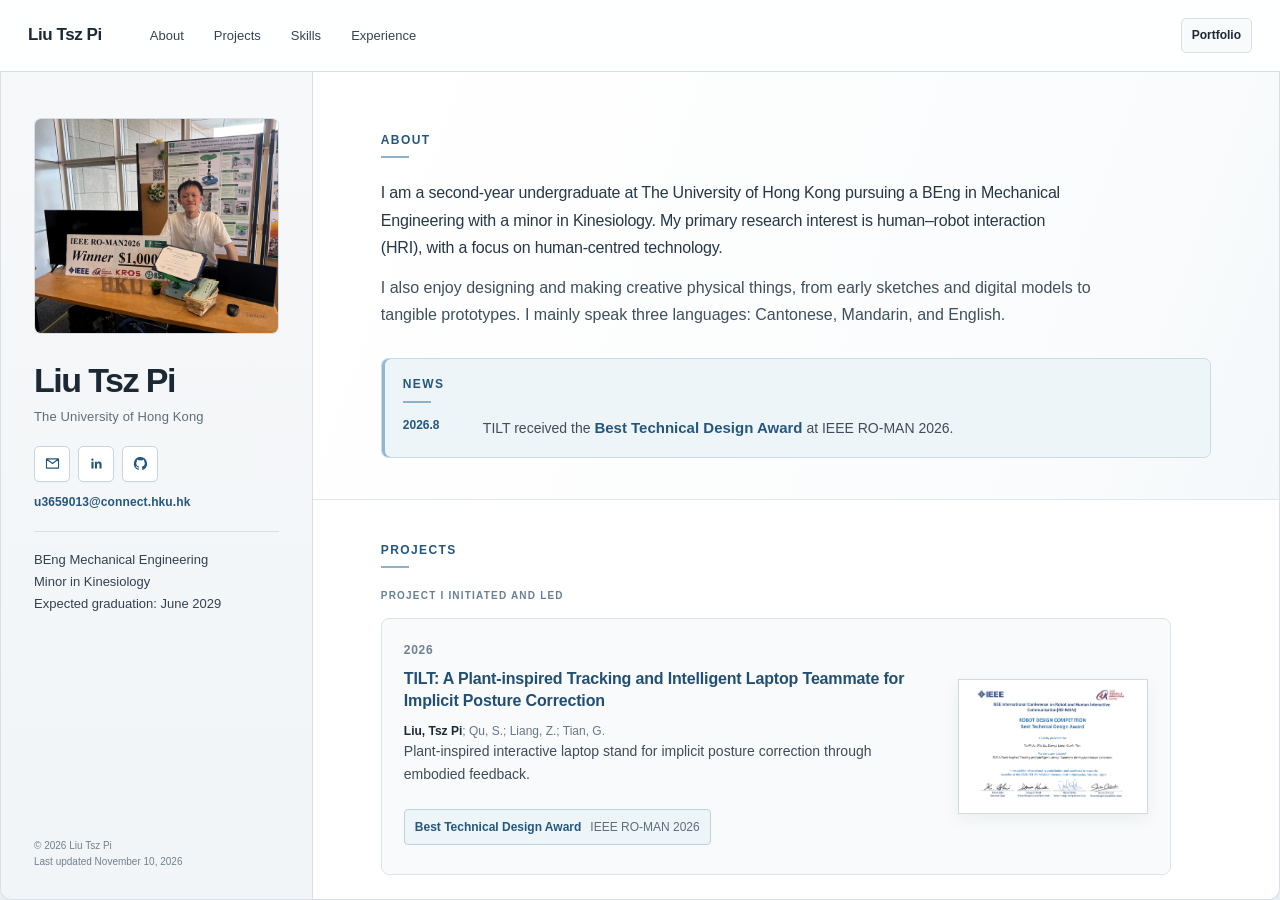
==== commit 9656238a: "Fix bugs" ====
--- a/index.html
+++ b/index.html
@@ -47,7 +47,7 @@
         const newsSection=document.createElement('section');
         newsSection.id='news-panel';
         newsSection.className='cv-section homepage-news-panel';
-        newsSection.innerHTML='<div class="section-heading-row"><h2>News</h2><button class="section-toggle" type="button" aria-expanded="false">Show all news <span aria-hidden="true">+</span></button></div><div class="homepage-news-list"><article class="homepage-news-item is-highlighted"><time>2026.10</time><div>Collaborating with <a href="https://www.milab.design/" target="_blank" rel="noreferrer">Mi Lab</a> at Tsinghua University.</div></article><article class="homepage-news-item"><time>2026.8</time><div>TILT received the <strong>Best Technical Design Award</strong> at IEEE RO-MAN 2026.</div></article></div>';
+        newsSection.innerHTML='<div class="section-heading-row"><h2>News</h2><button class="section-toggle" type="button" aria-expanded="false">Show all news <span aria-hidden="true">+</span></button></div><div class="homepage-news-list"><article class="homepage-news-item is-highlighted"><time>2026.8</time><div>TILT received the <strong>Best Technical Design Award</strong> at IEEE RO-MAN 2026.</div></article></div>';
         aboutSection.append(newsSection);
         const newsHeader=newsSection.querySelector('.section-heading-row');
         newsSection.replaceChildren(newsHeader.querySelector('h2'),newsSection.querySelector('.homepage-news-list'),newsHeader.querySelector('.section-toggle'));
